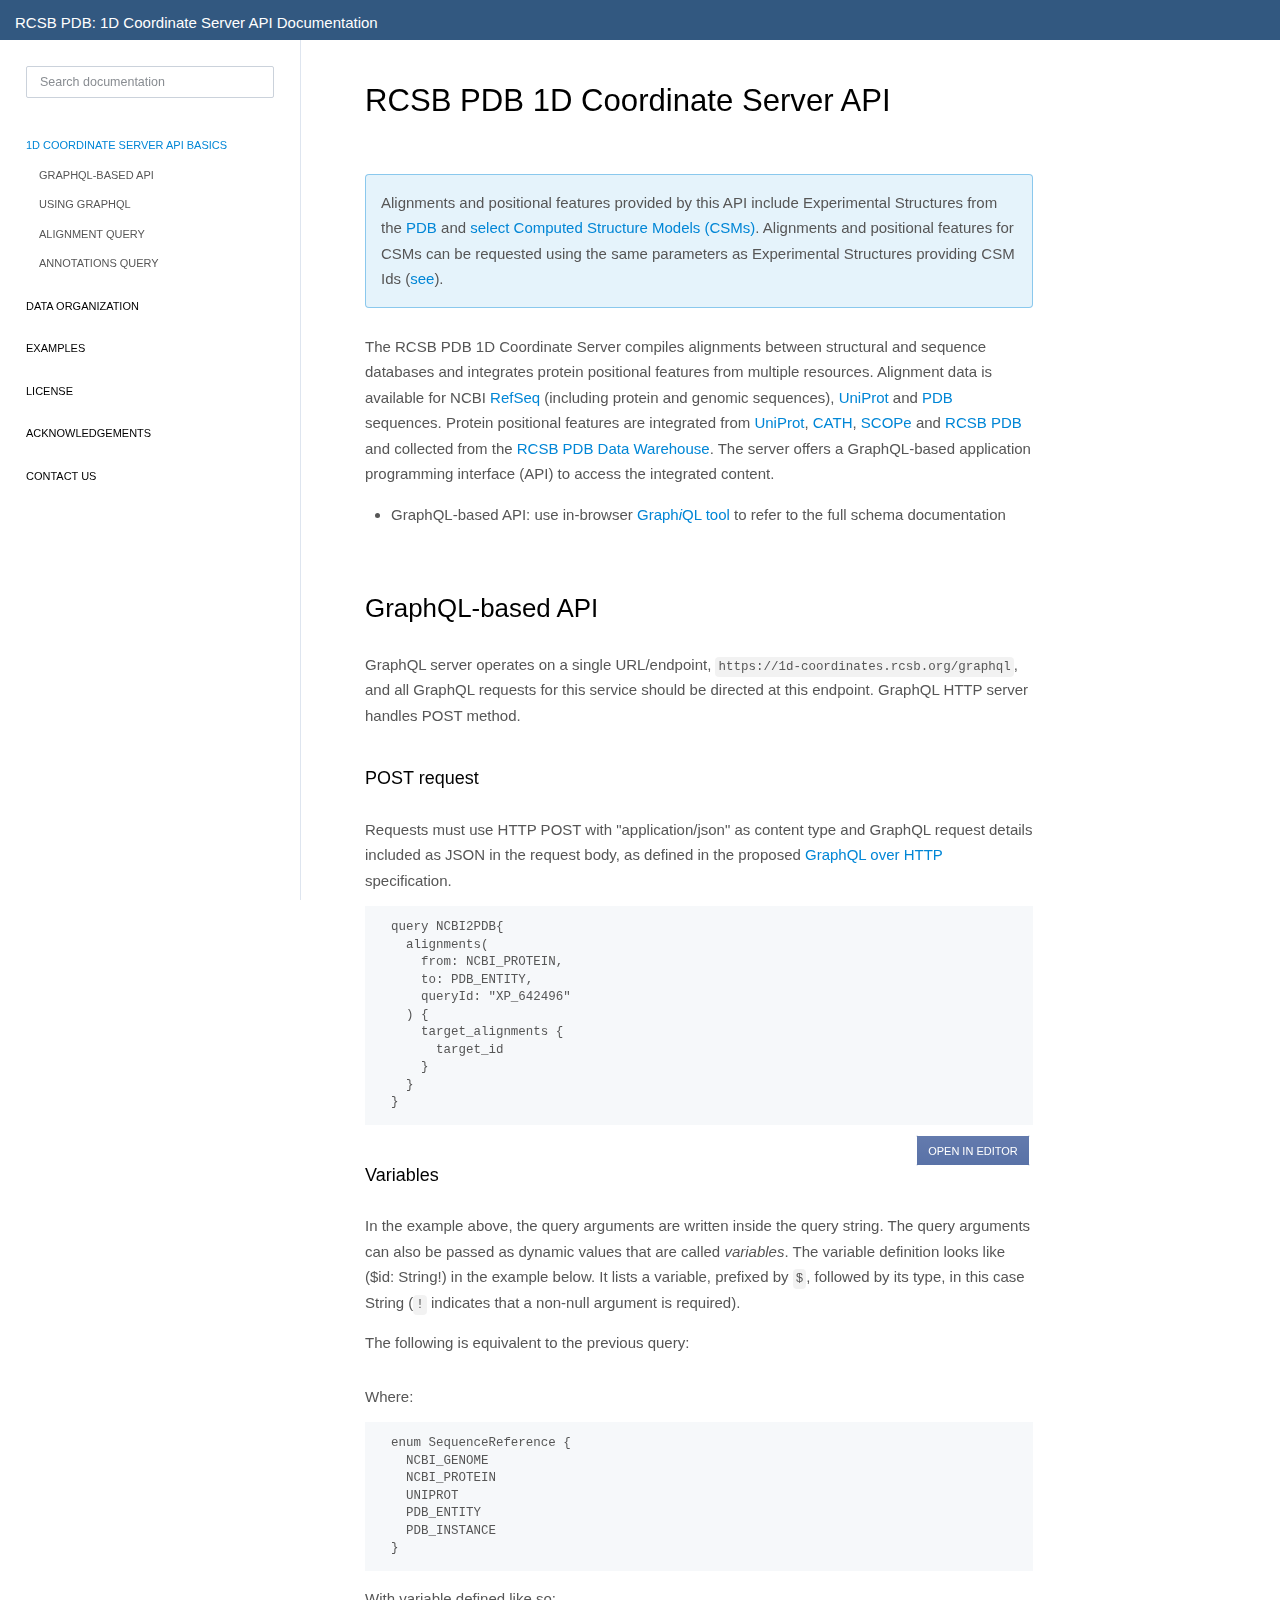
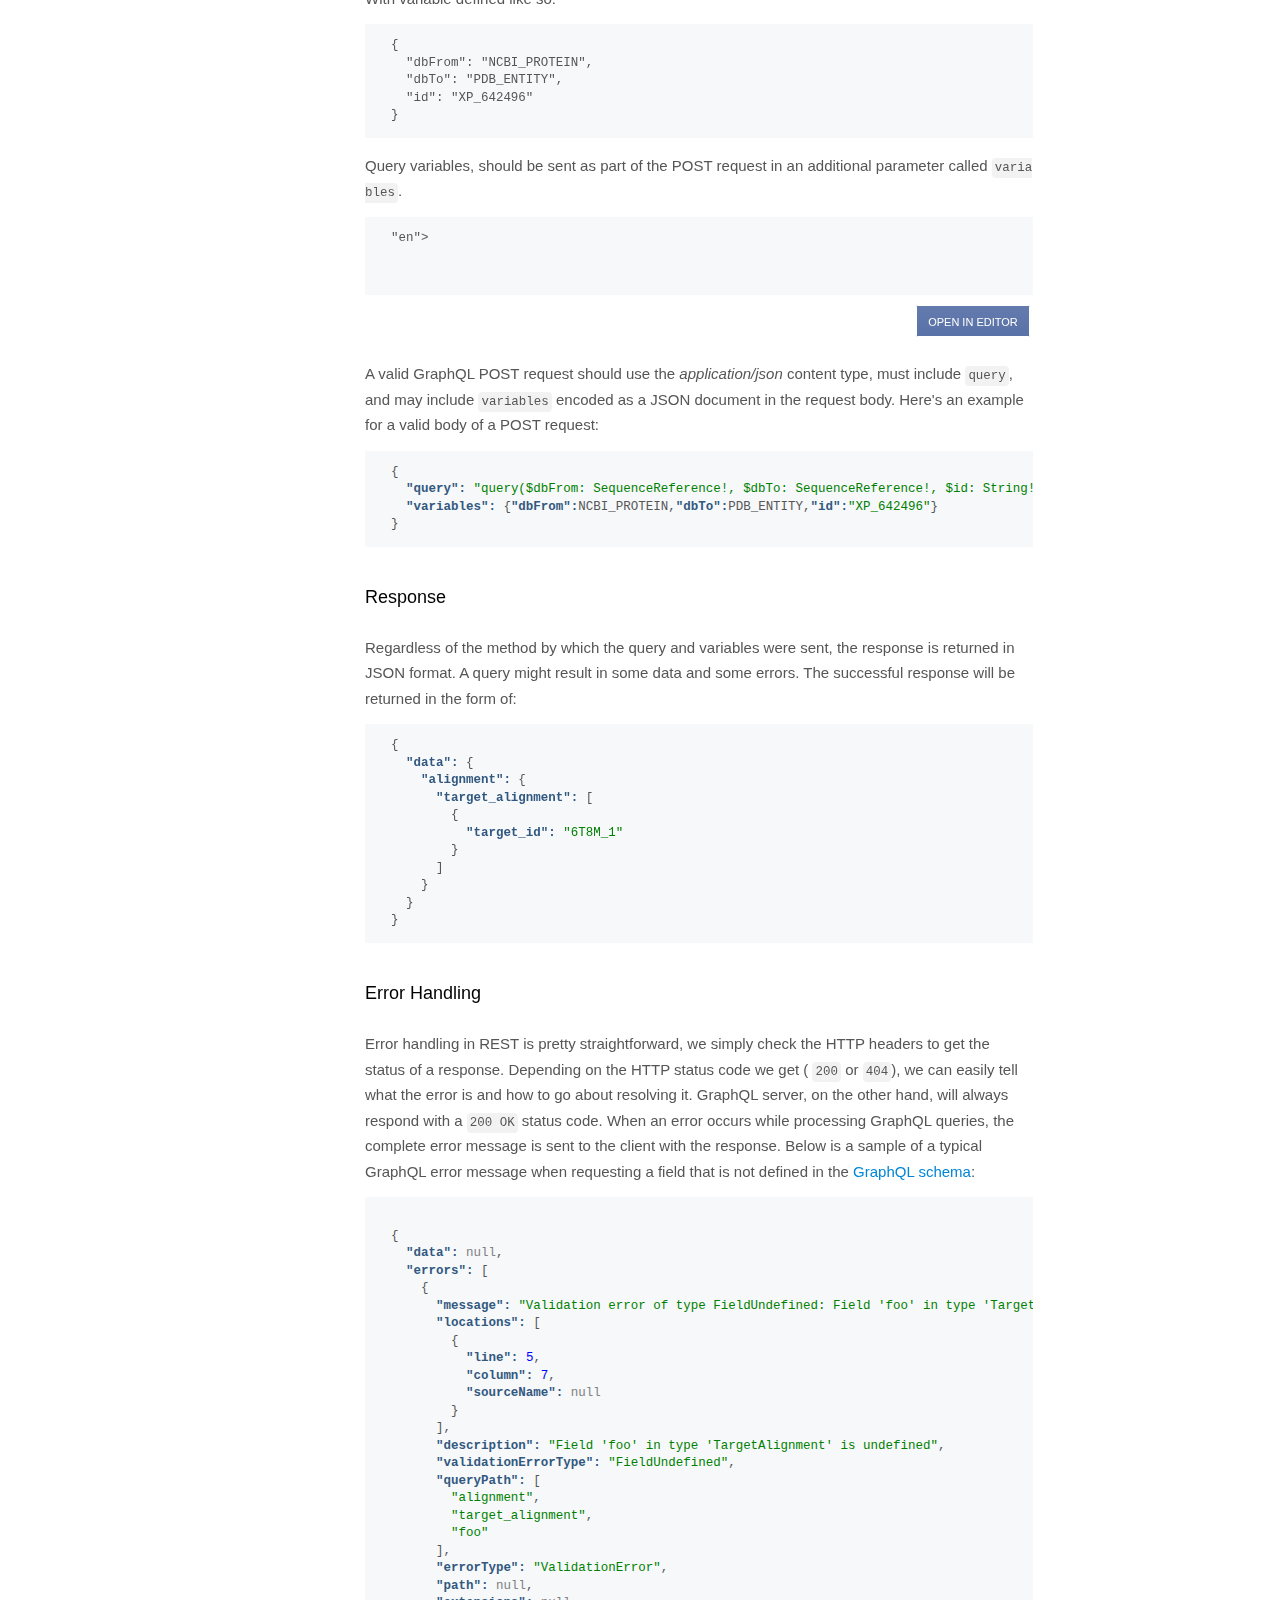
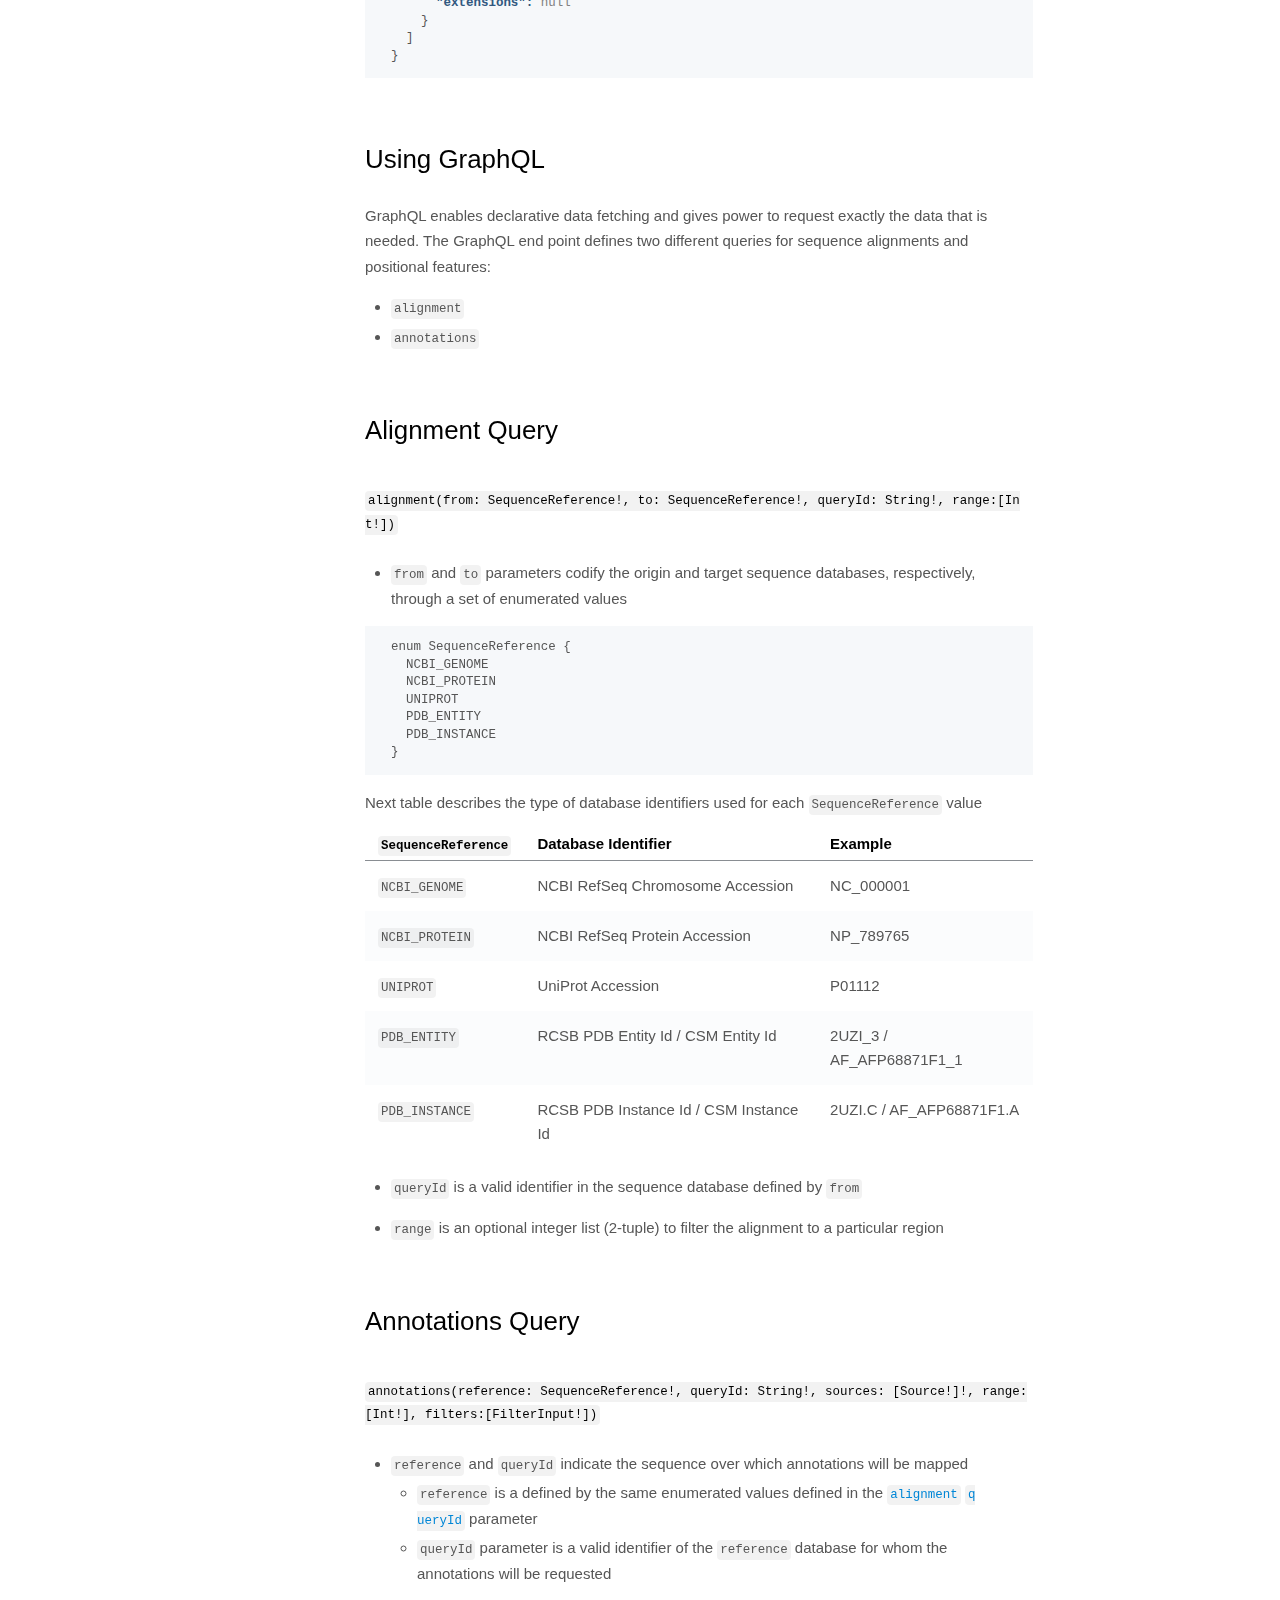
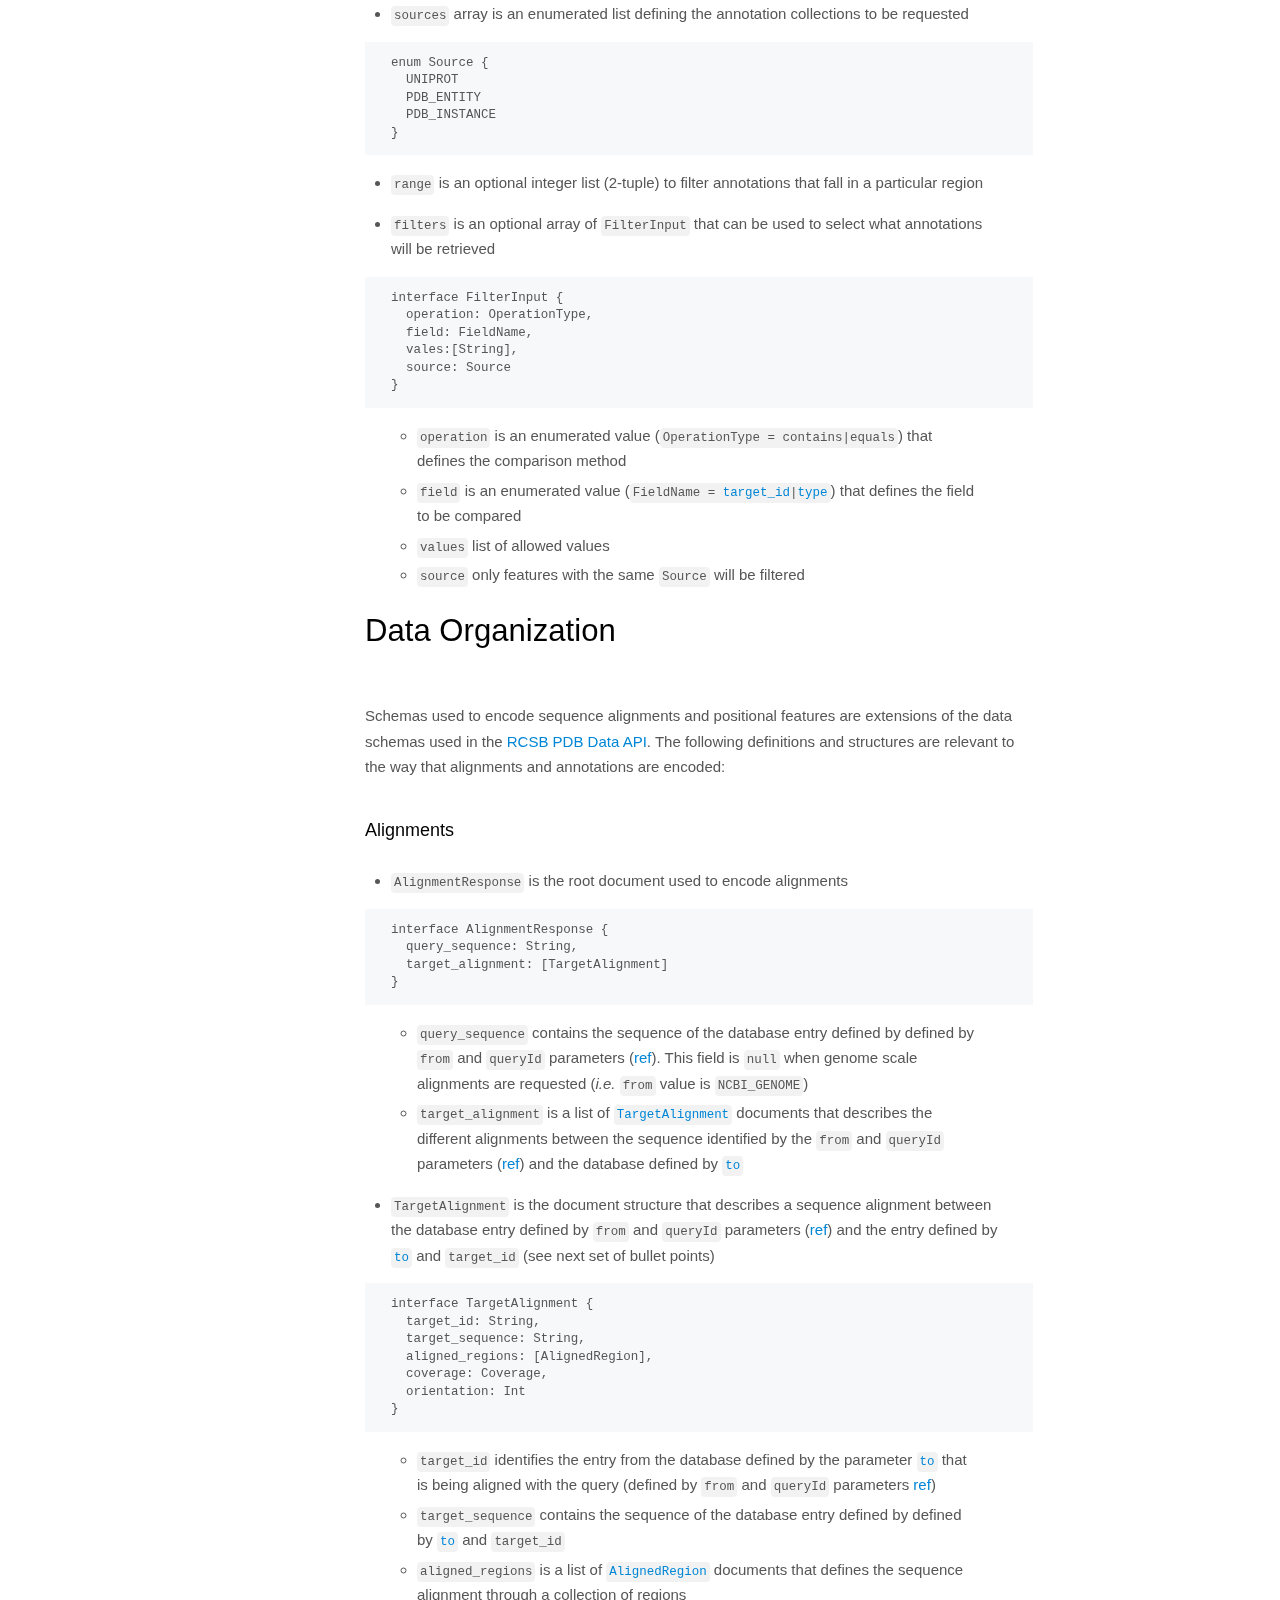
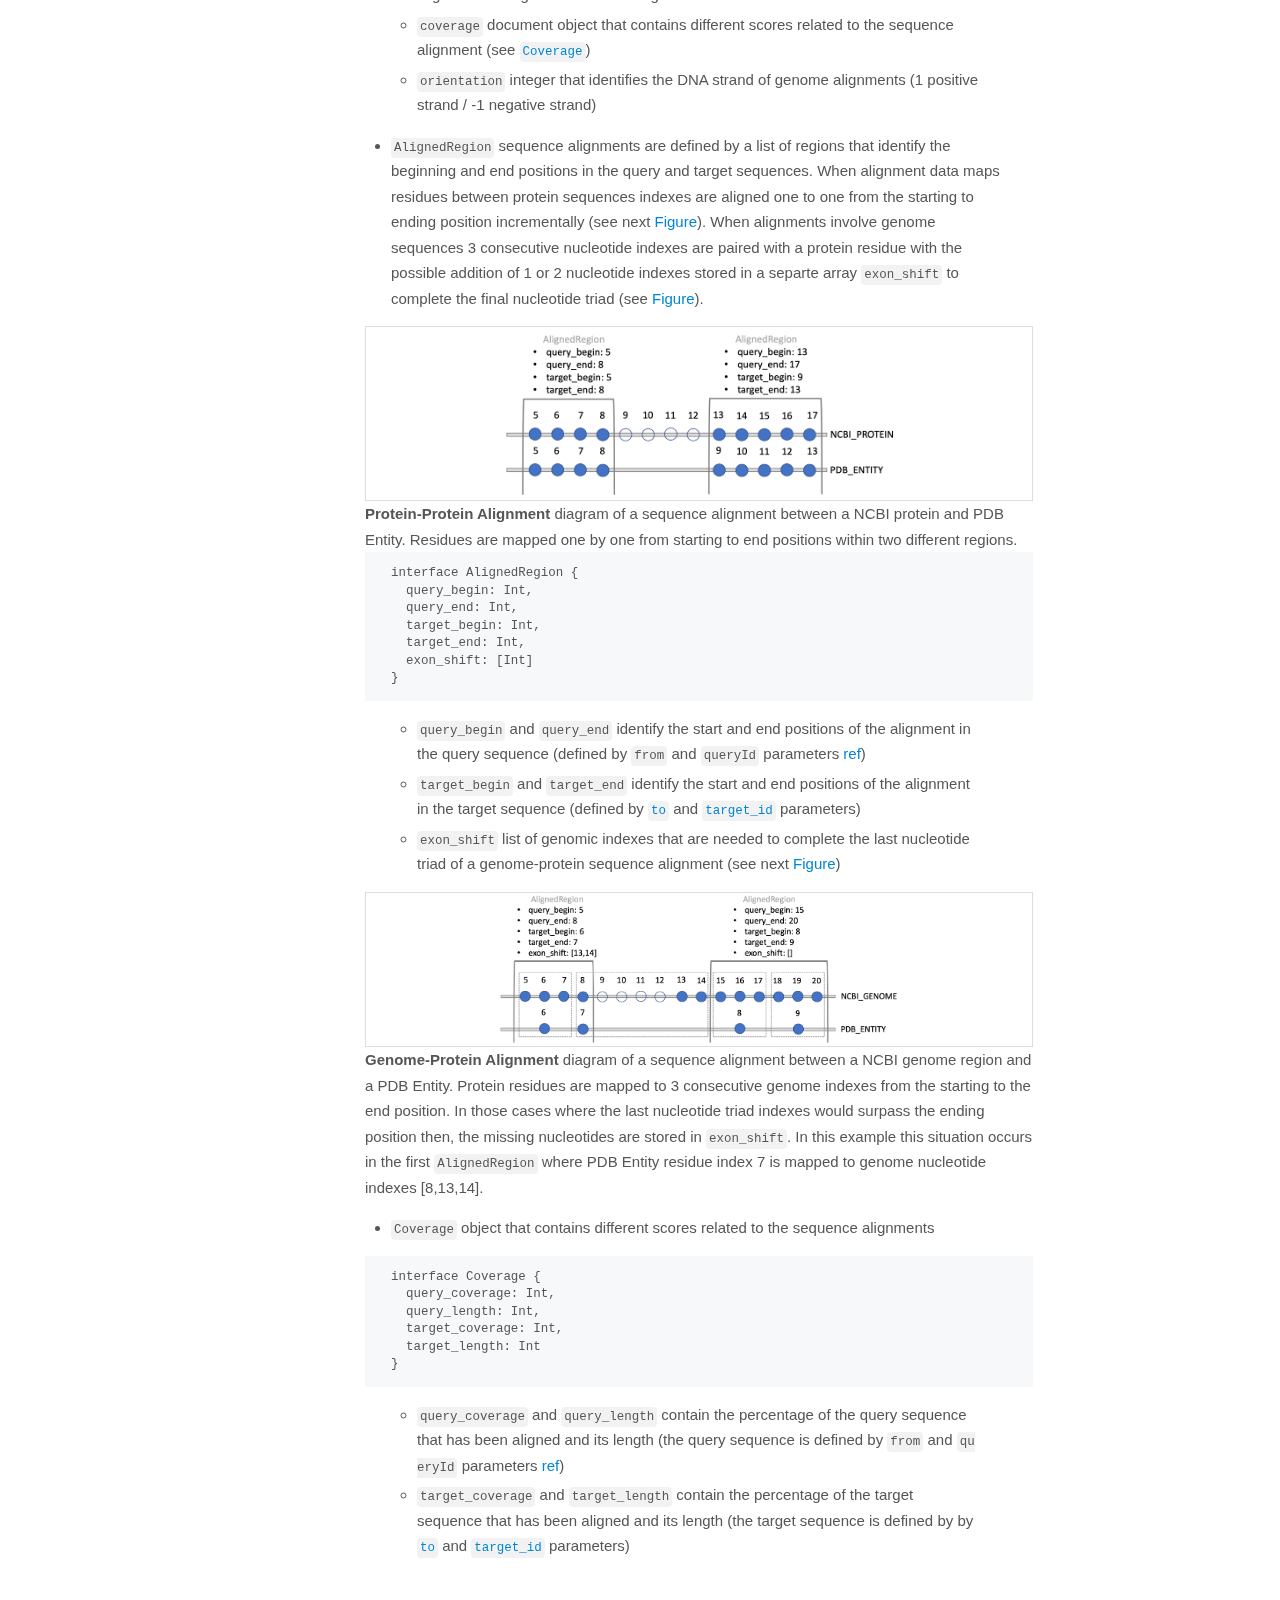
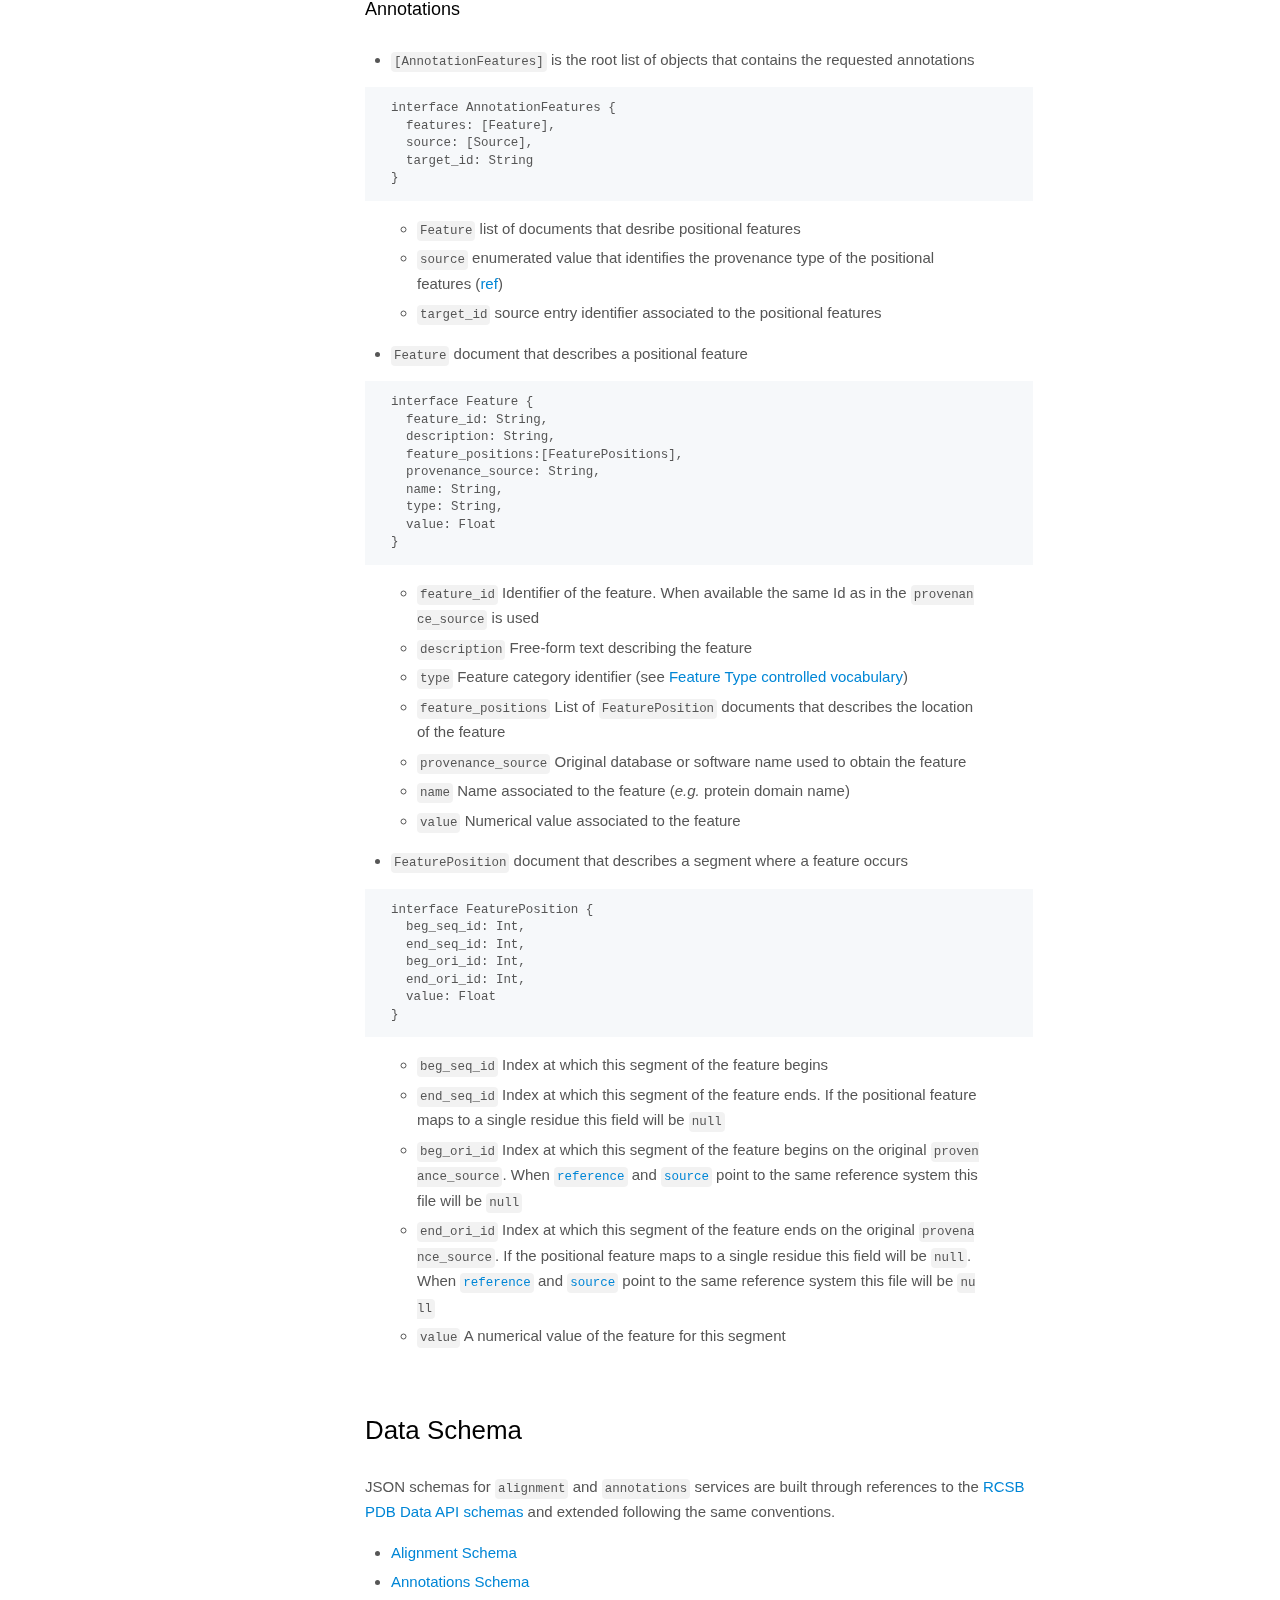
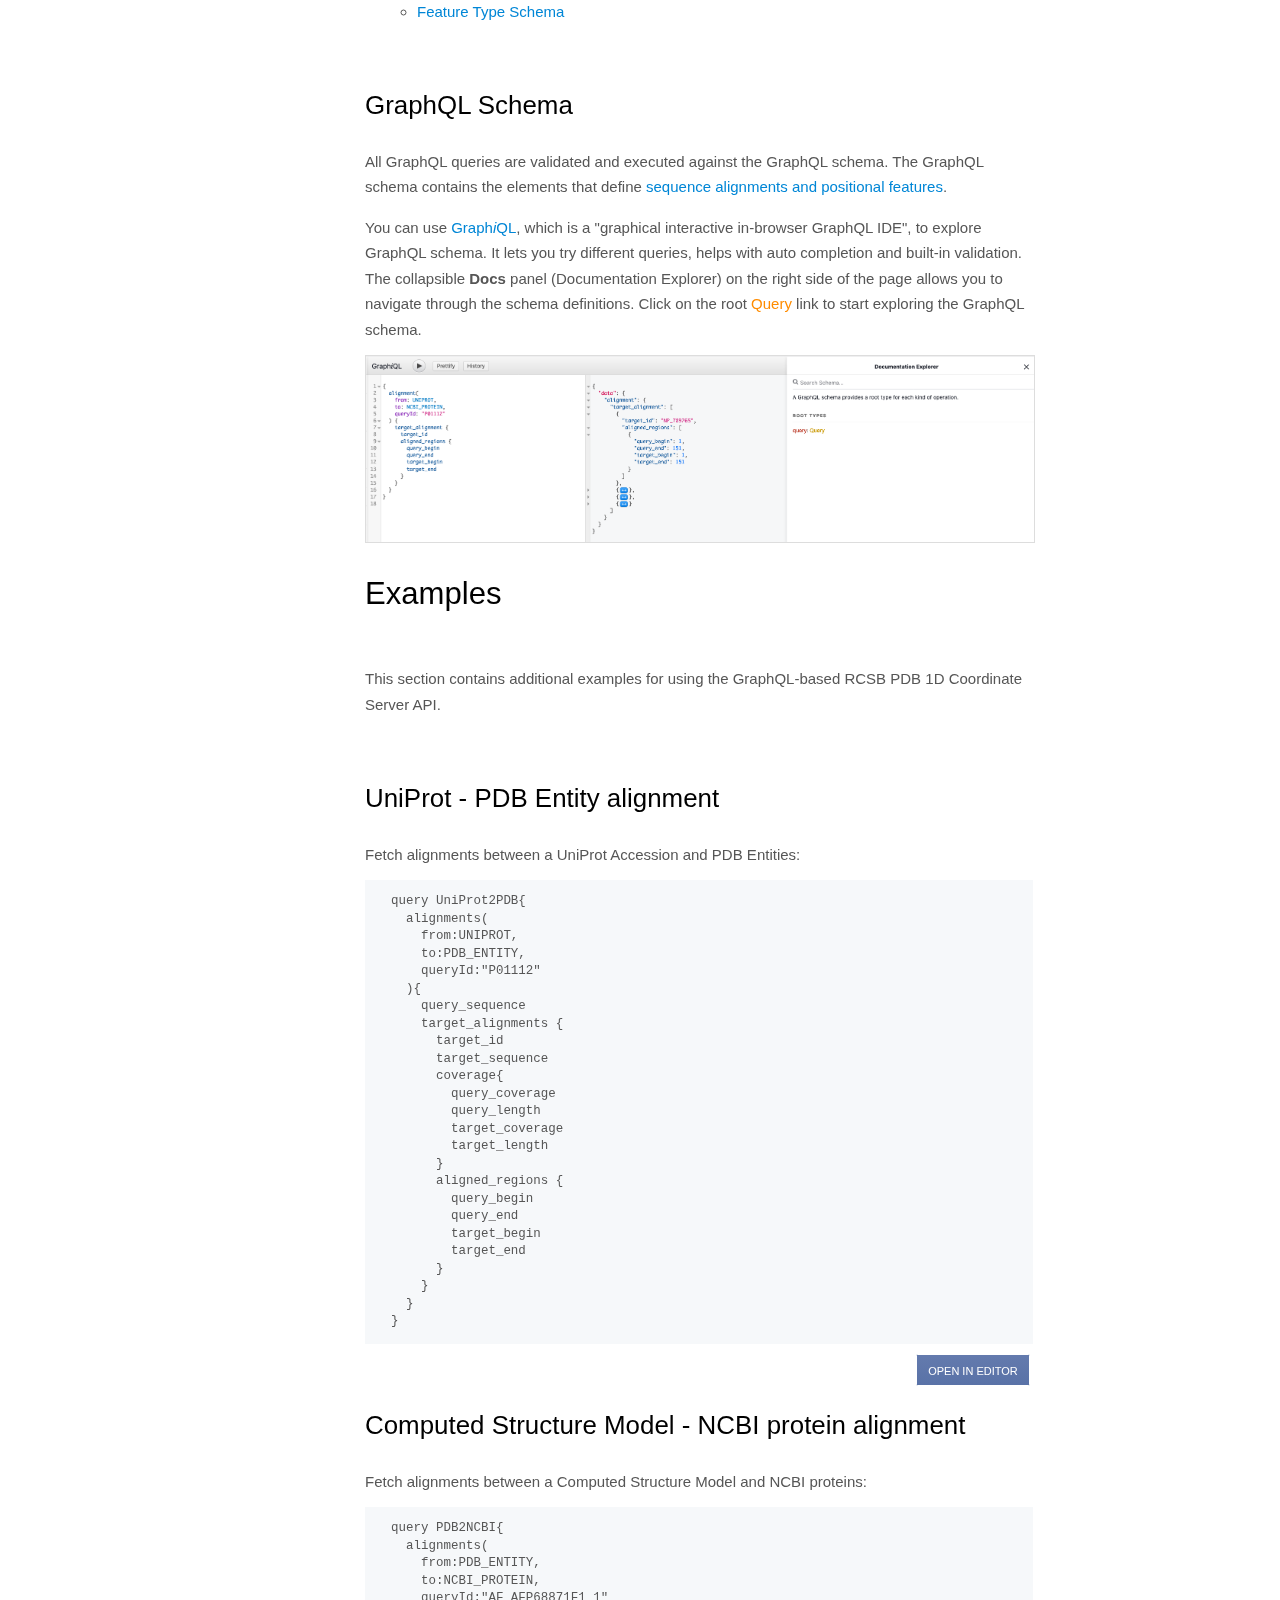
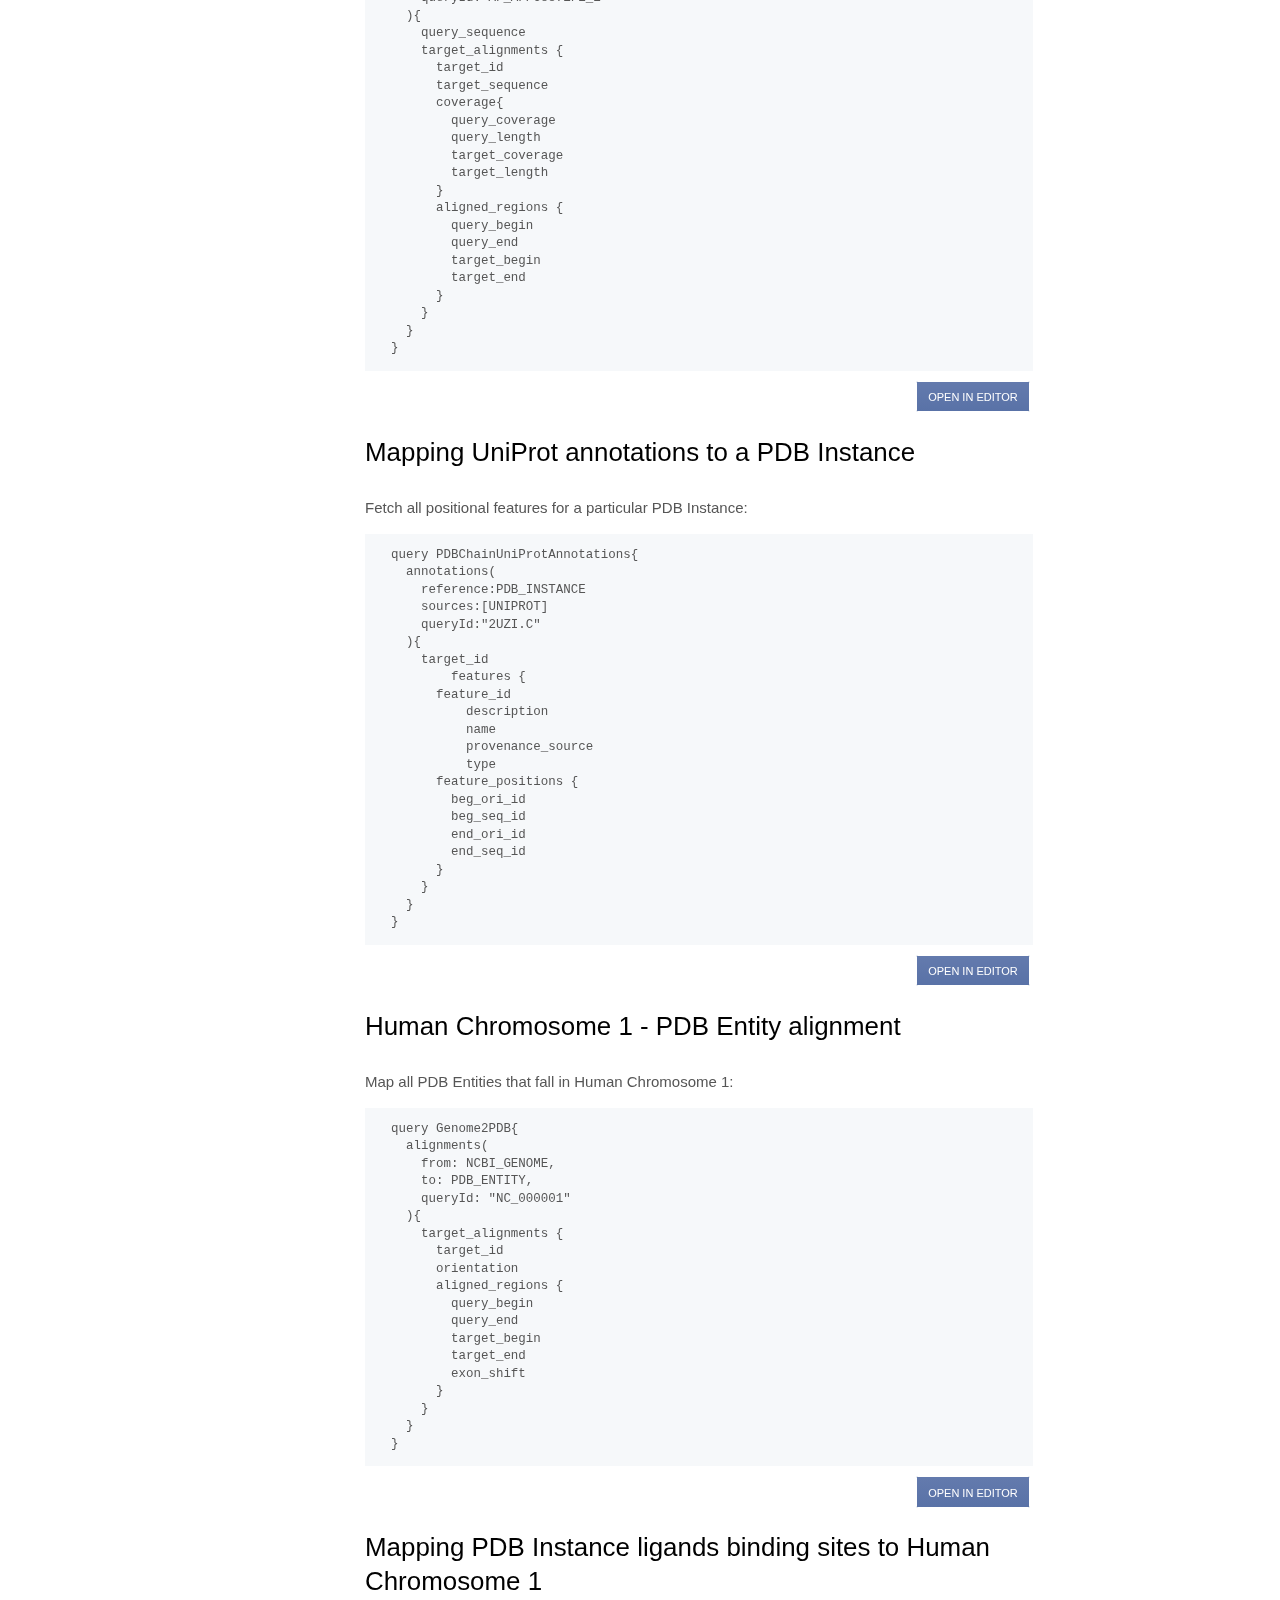
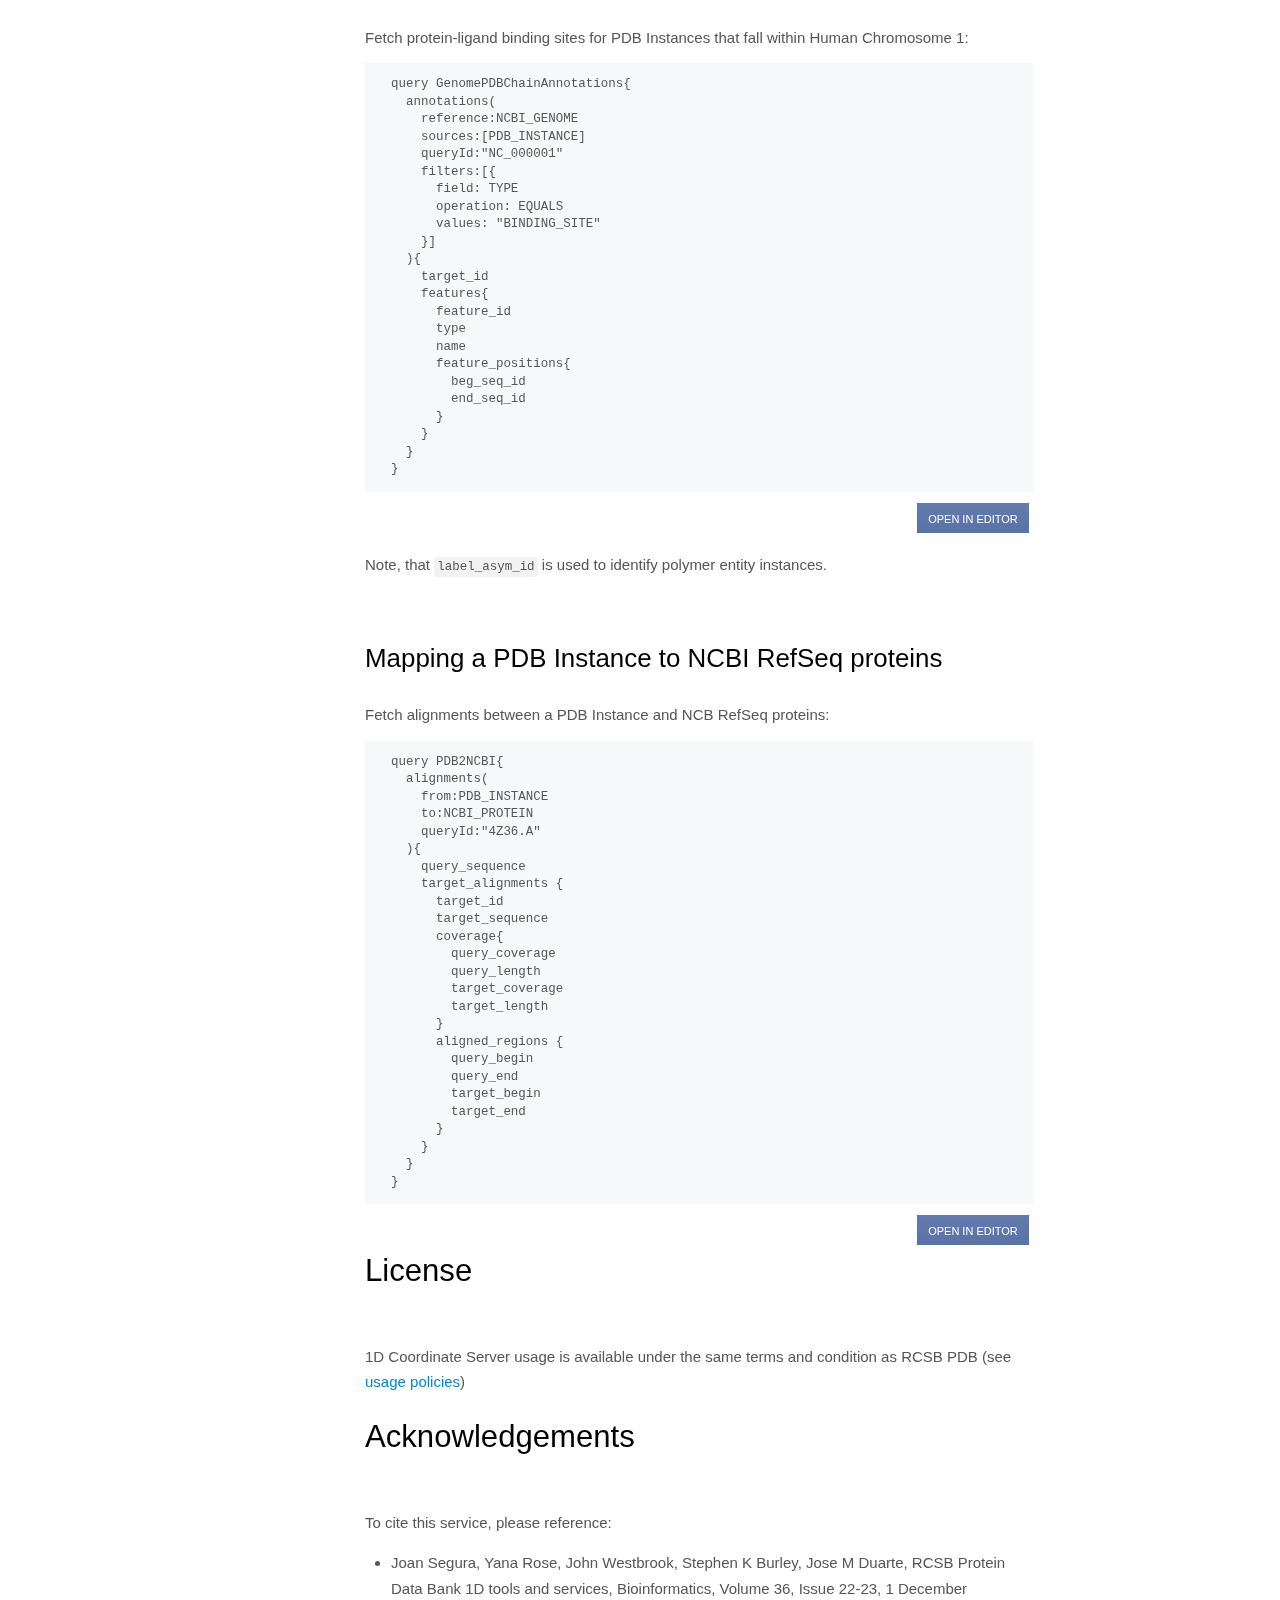
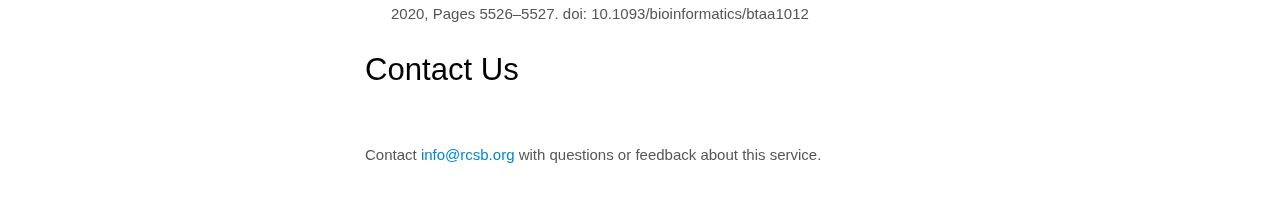
==== src/main/resources/static/index.html @ b793517a "Name consistency && static html" ====
<!DOCTYPE html>
<html lang="en" xmlns="http://www.w3.org/1999/html">
<head>
    <meta charset="utf-8">
    <meta content="IE=edge,chrome=1" http-equiv="X-UA-Compatible">
    <meta name="viewport" content="width=device-width, initial-scale=1, maximum-scale=1">
    <title>RCSB PDB 1D Coordinate Server API: Understanding and Using</title>

    <link href="./docs/assets/screen.css" rel="stylesheet" media="screen">
    <link href="./docs/assets/print.css" rel="stylesheet" media="print">

    <script src="./docs/assets/helpers.js"></script>
</head>

<body data-languages="[&quot;shell&quot;]">

<div class="docs-header">
    <p class="docs-title">RCSB PDB: 1D Coordinate Server API Documentation</p>
</div>

<div class="toc-wrapper">
    <div class="toc-header">
        <div class="search">
            <label for="input-search"></label><input type="text" class="search" id="input-search" placeholder="Search documentation">
        </div>
        <ul class="search-results">
            <li><a href="#1d-coordinates-api">1D Coordinate Server API Basics</a></li>
            <li><a href="#gql-api">GraphQL-based API</a></li>
            <li><a href="#gql-use">Using GraphQL</a></li>
            <li><a href="#gql-alignment">Alignment Query</a></li>
            <li><a href="#gql-alignment">Annotations Query</a></li>
            <li><a href="#data-organization">Data Organization</a></li>
            <li><a href="#data-schema">Data Schema</a></li>
            <li><a href="#gql-schema">GraphQL Schema</a></li>
            <li><a href="#examples">Examples</a></li>
            <li><a href="#gql-example-1">PDB - UniProt Alignments</a></li>
            <li><a href="#gql-example-6">CSM - NCBI Protein Alignment</a></li>
            <li><a href="#gql-example-2">PDB Instance Features</a></li>
            <li><a href="#gql-example-3">Genome PDB Alignments</a></li>
            <li><a href="#gql-example-4">Genome PDB Features</a></li>
            <li><a href="#gql-example-5">PDB NCBI RefSeq Alignments</a></li>
            <li><a href="#license">License</a></li>
            <li><a href="#acknowledgements">Acknowledgements</a></li>
            <li><a href="#contact-us">Contact Us</a></li>
        </ul>
    </div>
    <div id="toc" class="toc-list-h1">
        <li>
            <a href="#1d-coordinates-api" class="toc-h1 toc-link" data-title="1d-coordinates-api">1D Coordinate Server API Basics</a>
            <ul class="toc-list-h2 active" style="display: block;">
                <li>
                    <a href="#gql-api" class="toc-h2 toc-link" data-title="gql-api">GraphQL-based API</a>
                </li>
                <li>
                    <a href="#gql-use" class="toc-h2 toc-link" data-title="gql-use">Using GraphQL</a>
                </li>
                <li>
                    <a href="#gql-alignment" class="toc-h2 toc-link" data-title="gql-alignment">Alignment Query</a>
                </li>
                <li>
                    <a href="#gql-annotations" class="toc-h2 toc-link" data-title="gql-annotations">Annotations Query</a>
                </li>
            </ul>
        </li>
        <li>
            <a href="#data-organization" class="toc-h1 toc-link" data-title="data-organization">Data Organization</a>
            <ul class="toc-list-h2 active" style="display: block;">
                <li>
                    <a href="#data-schema" class="toc-h2 toc-link" data-title="data-schema">Data Schema</a>
                </li>
                <li>
                    <a href="#gql-schema" class="toc-h2 toc-link" data-title="gql-schema">GraphQL Schema</a>
                </li>
            </ul>
        </li>

        <li>
            <a href="#examples" class="toc-h1 toc-link" data-title="examples">Examples</a>
            <ul class="toc-list-h2" style="display: none;">
                <li>
                    <a href="#gql-example-1" class="toc-h2 toc-link" data-title="gql-example-1">PDB - UniProt Alignments</a>
                </li>
                <li>
                    <a href="#gql-example-6" class="toc-h2 toc-link" data-title="gql-example-6">CSM - NCBI Protein Alignment</a>
                </li>
                <li>
                    <a href="#gql-example-2" class="toc-h2 toc-link" data-title="gql-example-2">PDB Instance Features</a>
                </li>
                <li>
                    <a href="#gql-example-3" class="toc-h2 toc-link" data-title="gql-example-3">Genome PDB Alignments</a>
                </li>
                <li>
                    <a href="#gql-example-4" class="toc-h2 toc-link" data-title="gql-example-4">Genome PDB Features</a>
                </li>
                <li>
                    <a href="#gql-example-5" class="toc-h2 toc-link" data-title="gql-example-5">PDB NCBI RefSeq Alignments</a>
                </li>
            </ul>
        </li>
        <li>
            <a href="#license"class="toc-h1 toc-link" data-title="data-attributes">License</a>
        </li>
        <li>
            <a href="#acknowledgements" class="toc-h1 toc-link" data-title="acknowledgements">Acknowledgements</a>
        </li>
        <li>
            <a href="#contact-us" class="toc-h1 toc-link" data-title="contact-us">Contact Us</a>
        </li>
    </div>
</div>

<div class="main-page-wrapper">

    <div class="content">
        <h1 id="1d-coordinates-api">RCSB PDB 1D Coordinate Server API</h1>
        <aside>
            Alignments and positional features provided by this API include Experimental Structures from the <a href="https://www.rcsb.org/">PDB</a> and
            <a href="https://www.rcsb.org/docs/general-help/computed-structure-models-and-rcsborg#what-csms-are-available">select Computed Structure Models (CSMs)</a>.
            Alignments and positional features for CSMs can be requested using the same parameters as Experimental Structures providing CSM Ids (<a href="#gql-alignment">see</a>).
        </aside>
        <p>
            The RCSB PDB 1D Coordinate Server compiles alignments between structural and sequence databases and integrates protein positional features from multiple resources.
            Alignment data is available for NCBI <a href="https://www.ncbi.nlm.nih.gov/refseq/" target="_blank">RefSeq</a> (including protein and genomic sequences), <a href="https://www.uniprot.org" target="_blank">UniProt</a> and <a href="https://www.rcsb.org/" target="_blank">PDB</a> sequences.
            Protein positional features are integrated from <a href="https://www.uniprot.org" target="_blank">UniProt</a>, <a href="https://www.cathdb.info/">CATH</a>, <a href="https://scop.berkeley.edu" target="_blank">SCOPe</a> and <a href="https://www.rcsb.org/" target="_blank">RCSB PDB</a>
            and collected from the <a href="https://data.rcsb.org" target="_blank">RCSB PDB Data Warehouse</a>.
            The server offers a GraphQL-based application programming interface (API) to access the integrated content.
        </p>
        <ul>
            <li>
                GraphQL-based API: use in-browser <a href="/graphiql?path=/graphql" target="_blank">Graph<i>i</i>QL tool</a>
                to refer to the full schema documentation
            </li>
        </ul>


        <h2 id="gql-api">GraphQL-based API</h2>
        <p>
            GraphQL server operates on a single URL/endpoint, <code>https://1d-coordinates.rcsb.org/graphql</code>, and all
            GraphQL requests for this service should be directed at this endpoint. GraphQL HTTP server handles POST method.
        </p>

        <h5 id="gql-api-request">POST request</h5>
        <p>
            Requests must use HTTP POST with "application/json" as content type and GraphQL request details included as JSON in the request body,
            as defined in the proposed <a href="https://github.com/graphql/graphql-over-http/blob/main/spec/GraphQLOverHTTP.md">GraphQL over HTTP</a> specification.
        </p>
        <div id="gql-api-query-example"></div>
        <h5 id="gql-api-variables">Variables</h5>
        <p>
            In the example above, the query arguments are written inside the query string. The query
            arguments can also be passed as dynamic values that are called <i>variables</i>. The variable
            definition looks like ($id: String!) in the example below. It lists a variable, prefixed by <code>$</code>,
            followed by its type, in this case String (<code>!</code> indicates that a non-null argument is required).
        </p>
        <p>
            The following is equivalent to the previous query:
        </p>
        <div id="gql-api-query-with-variable"></div>
        <p>
            Where:
        </p>
        <div id="gql-api-sequence-reference-enum"></div>
        <p>
            With variable defined like so:
        </p>
        <div id="gql-api-query-variable"></div>
        <p>
            Query variables, should be sent as part of the POST request in an additional parameter
            called <code>variables</code>.
        </p>
        <div id="gql-api-query-example-with-vars"></div>
        <br/>
        <br/>
        <p>
            A valid GraphQL POST request should use the <i>application/json</i> content type,
            must include <code>query</code>, and may include <code>variables</code> encoded as a JSON document in the request body.
            Here's an example for a valid body of a POST request:
        </p>
        <div id="gql-api-query-post"></div>

        <h5 id="gql-response">Response</h5>
        <p>
            Regardless of the method by which the query and variables were sent, the response is returned in JSON format.
            A query might result in some data and some errors. The successful response will be returned in the form of:
        </p>
        <div id="gql-api-response"></div>

        <h5 id="gql-error-handling">Error Handling</h5>
        <p>
            Error handling in REST is pretty straightforward, we simply check the HTTP headers to get the status of a
            response. Depending on the HTTP status code we get ( <code>200</code> or <code>404</code>), we can easily
            tell what the error is and how to go about resolving it. GraphQL server, on the other hand, will always
            respond with a <code>200 OK</code> status code. When an error occurs while processing GraphQL queries, the
            complete error message is sent to the client with the response. Below is a sample of a typical GraphQL error
            message when requesting a field that is not defined in the <a href="#gql-schema">GraphQL schema</a>:
        </p>
        <div id="gql-api-error"></div>

        <h2 id="gql-use">Using GraphQL</h2>
        <p>
            GraphQL enables declarative data fetching and gives power to request exactly the data that is needed.
            The GraphQL end point defines two different queries for sequence alignments and positional features:
        </p>
        <ul>
            <li>
                <code>alignment</code>
            </li>
            <li>
                <code>annotations</code>
            </li>
        </ul>

        <h2 id="gql-alignment">Alignment Query</h2>

        <h5><code>alignment(from: SequenceReference!, to: SequenceReference!, queryId: String!, range:[Int!])</code></h5>

        <ul>
            <li><code>from</code> and <code>to</code> parameters codify the origin and target sequence databases, respectively, through a set of enumerated values</li>
        </ul>
        <div id="gql-api-sequence-reference-enum-bis"></div>
        <p>
            Next table describes the type of database identifiers used for each <code>SequenceReference</code> value
        </p>
        <table>
            <thead>
            <tr>
                <th><code>SequenceReference</code></th>
                <th>Database Identifier</th>
                <th>Example</th>
            </tr>
            </thead>
            <tbody>
            <tr>
                <td><code>NCBI_GENOME</code></td>
                <td>NCBI RefSeq Chromosome Accession</td>
                <td>NC_000001</td>
            </tr>
            <tr>
                <td><code>NCBI_PROTEIN</code></td>
                <td>NCBI RefSeq Protein Accession</td>
                <td>NP_789765</td>
            </tr>
            <tr>
                <td><code>UNIPROT</code></td>
                <td>UniProt Accession</td>
                <td>P01112</td>
            </tr>
            <tr>
                <td><code>PDB_ENTITY</code></td>
                <td>RCSB PDB Entity Id / CSM Entity Id</td>
                <td>2UZI_3 / AF_AFP68871F1_1</td>
            </tr>
            <tr>
                <td><code>PDB_INSTANCE</code></td>
                <td>RCSB PDB Instance Id / CSM Instance Id</td>
                <td>2UZI.C / AF_AFP68871F1.A</td>
            </tr>
            </tbody>
        </table>
        <ul>
            <li><code>queryId</code> is a valid identifier in the sequence database defined by <code>from</code></li>
        </ul>
        <ul>
            <li><code>range</code> is an optional integer list (2-tuple) to filter the alignment to a particular region</li>
        </ul>


        <h2 id="gql-annotations">Annotations Query</h2>

        <h5><code>annotations(reference: SequenceReference!, queryId: String!, sources: [Source!]!, range:[Int!], filters:[FilterInput!])</code></h5>

        <ul>
            <li><code>reference</code> and <code>queryId</code> indicate the sequence over which annotations will be mapped</li>
            <ul>
                <li><code>reference</code> is a defined by the same enumerated values defined in the <a href="#gql-alignment"><code>alignment</code> <code>queryId</code></a> parameter</li>
                <li><code>queryId</code> parameter is a valid identifier of the <code>reference</code> database for whom the annotations will be requested</li>
            </ul>
        </ul>
        <ul>
            <li><code>sources</code> array is an enumerated list defining the annotation collections to be requested</li>
        </ul>
        <div id="gql-api-source-enum"></div>
        <ul>
            <li><code>range</code> is an optional integer list (2-tuple) to filter annotations that fall in a particular region</li>
        </ul>
        <ul>
            <li><code>filters</code> is an optional array of <code>FilterInput</code> that can be used to select what annotations will be retrieved</li>
        </ul>
        <div id="gql-api-filter-input"></div>
        <ul>
            <ul>
                <li>
                    <code>operation</code> is an enumerated value (<code>OperationType = contains|equals</code>) that defines the comparison method
                </li>
            </ul>
            <ul>
                <li>
                    <code>field</code> is an enumerated value (<code>FieldName = <a href="#gql-api-annotation-features">target_id</a>|<a href="#gql-api-feature">type</a></code>) that defines the field to be compared
                </li>
            </ul>
            <ul>
                <li>
                    <code>values</code> list of allowed values
                </li>
            </ul>
            <ul>
                <li>
                    <code>source</code> only features with the same <code>Source</code> will be filtered
                </li>
            </ul>
        </ul>

        <h1 id="data-organization">Data Organization</h1>
        <p>
            Schemas used to encode sequence alignments and positional features are extensions of the data schemas used in the <a href="https://data.rcsb.org" target="_blank">RCSB PDB Data API</a>.
            The following definitions and structures are relevant to the way that alignments and annotations are encoded:
        </p>
        <h5>Alignments</h5>
        <ul>
            <li>
                <code>AlignmentResponse</code> is the root document used to encode alignments
            </li>
        </ul>
        <div id="gql-api-alignment-response"></div>
        <ul>
            <ul>
                <li>
                    <code>query_sequence</code> contains the sequence of the database entry defined by defined by <code>from</code> and <code>queryId</code> parameters (<a href="#gql-alignment">ref</a>).
                    This field is <code>null</code> when genome scale alignments are requested (<i>i.e.</i> <code>from</code> value is <code>NCBI_GENOME</code>)
                </li>
                <li>
                    <code>target_alignment</code> is a list of <a href="#gql-api-target-alignment"><code>TargetAlignment</code></a> documents that describes the different alignments between the sequence identified by the <code>from</code> and <code>queryId</code> parameters (<a href="#gql-alignment">ref</a>)
                    and the database defined by <a href="#gql-alignment"><code>to</code></a>
                </li>

            </ul>
        </ul>
        <ul>
            <li>
                <code>TargetAlignment</code> is the document structure that describes a sequence alignment between the database entry defined by <code>from</code> and <code>queryId</code> parameters (<a href="#gql-alignment">ref</a>)
                and the entry defined by <a href="#gql-alignment"><code>to</code></a> and <code>target_id</code> (see next set of bullet points)
            </li>
        </ul>
        <div id="gql-api-target-alignment"></div>
        <ul>
            <ul>
                <li>
                    <code>target_id</code> identifies the entry from the database defined by the parameter <a href="#gql-alignment"><code>to</code></a> that is being aligned with the query (defined by <code>from</code> and <code>queryId</code> parameters <a href="#gql-alignment">ref</a>)
                </li>
                <li>
                    <code>target_sequence</code> contains the sequence of the database entry defined by defined by <a href="#gql-alignment"><code>to</code></a> and <code>target_id</code>
                </li>
                <li>
                    <code>aligned_regions</code> is a list of <a href="#gql-api-aligned-region"><code>AlignedRegion</code></a> documents that defines the sequence alignment through a collection of regions
                </li>
                <li>
                    <code>coverage</code> document object that contains different scores related to the sequence alignment (see <a href="#gql-api-coverage"><code>Coverage</code></a>)
                </li>
                <li>
                    <code>orientation</code> integer that identifies the DNA strand of genome alignments (1 positive strand / -1 negative strand)
                </li>
            </ul>
        </ul>

        <ul>
            <li>
                <code>AlignedRegion</code> sequence alignments are defined by a list of regions that identify the beginning and end positions in the query and target sequences.
                When alignment data maps residues between protein sequences indexes are aligned one to one from the starting to ending position incrementally (see next <a href="#gql-api-protein-alignment">Figure</a>).
                When alignments involve genome sequences 3 consecutive nucleotide indexes are paired with a protein residue with the possible addition of 1 or 2 nucleotide indexes stored in a separte array
                <code>exon_shift</code> to complete the final nucleotide triad (see <a href="#gql-api-genome-alignment">Figure</a>).
            </li>
        </ul>
        <div id="gql-api-protein-alignment" style="border: 1px solid #ddd;">
            <img width="60%" style="display:block; margin: auto;" src="docs/images/protein_alignment.png" alt="GraphiQL">
        </div>
        <span>
            <b>Protein-Protein Alignment</b> diagram of a sequence alignment between a NCBI protein and PDB Entity.
            Residues are mapped one by one from starting to end positions within two different regions.
        </span>
        <br/>

        <div id="gql-api-aligned-region"></div>
        <ul>
            <ul>
                <li>
                    <code>query_begin</code> and <code>query_end</code> identify the start and end positions of the alignment in the query sequence
                    (defined by <code>from</code> and <code>queryId</code> parameters <a href="#gql-alignment">ref</a>)
                </li>
                <li>
                    <code>target_begin</code> and <code>target_end</code> identify the start and end positions of the alignment in the target sequence
                    (defined by <a href="#gql-alignment"><code>to</code></a> and <a href="#gql-api-target-alignment"><code>target_id</code></a> parameters)
                </li>
                <li>
                    <code>exon_shift</code> list of genomic indexes that are needed to complete the last nucleotide triad of a genome-protein sequence alignment (see next <a href="#gql-api-genome-alignment">Figure</a>)
                </li>
            </ul>
        </ul>
        <div id="gql-api-genome-alignment" style="border: 1px solid #ddd;">
            <img width="60%" style="display:block; margin: auto;" src="docs/images/genome_alignment.png" alt="GraphiQL">
        </div>
        <span>
            <b>Genome-Protein Alignment</b> diagram of a sequence alignment between a NCBI genome region and a PDB Entity.
            Protein residues are mapped to 3 consecutive genome indexes from the starting to the end position.
            In those cases where the last nucleotide triad indexes would surpass the ending position then, the missing nucleotides are stored in <code>exon_shift</code>.
            In this example this situation occurs in the first <code>AlignedRegion</code> where PDB Entity residue index 7 is mapped to genome nucleotide indexes [8,13,14].
        </span>
        <br/>

        <ul>
            <li>
                <code>Coverage</code> object that contains different scores related to the sequence alignments
            </li>
        </ul>
        <div id="gql-api-coverage"></div>
        <ul>
            <ul>
                <li>
                    <code>query_coverage</code> and <code>query_length</code> contain the percentage of the query sequence that has been aligned and its length
                    (the query sequence is defined by <code>from</code> and <code>queryId</code> parameters <a href="#gql-alignment">ref</a>)
                </li>
                <li>
                    <code>target_coverage</code> and <code>target_length</code> contain the percentage of the target sequence that has been aligned and its length
                    (the target sequence is defined by by <a href="#gql-alignment"><code>to</code></a> and <a href="#gql-api-target-alignment"><code>target_id</code></a> parameters)
                </li>
            </ul>
        </ul>
        <h5>Annotations</h5>
        <ul>
            <li>
                <code>[AnnotationFeatures]</code> is the root list of objects that contains the requested annotations
            </li>
        </ul>
        <div id="gql-api-annotation-features"></div>
        <ul>
            <ul>
                <li>
                    <code>Feature</code> list of documents that desribe positional features
                </li>
                <li>
                    <code>source</code> enumerated value that identifies the provenance type of the positional features (<a href="#gql-annotations">ref</a>)
                </li>
                <li>
                    <code>target_id</code> source entry identifier associated to the positional features
                </li>
            </ul>
        </ul>
        <ul>
            <li>
                <code>Feature</code> document that describes a positional feature
            </li>
        </ul>
        <div id="gql-api-feature"></div>
        <ul>
            <ul>
                <li>
                    <code>feature_id</code> Identifier of the feature. When available the same Id as in the <code>provenance_source</code> is used
                </li>
                <li>
                    <code>description</code> Free-form text describing the feature
                </li>
                <li>
                    <code>type</code> Feature category identifier (see  <a href="/feature-type.html">Feature Type controlled vocabulary</a>)
                </li>
                <li>
                    <code>feature_positions</code> List of <code>FeaturePosition</code> documents that describes the location of the feature
                </li>
                <li>
                    <code>provenance_source</code> Original database or software name used to obtain the feature
                </li>
                <li>
                    <code>name</code> Name associated to the feature (<i>e.g.</i> protein domain name)
                </li>
                <li>
                    <code>value</code> Numerical value associated to the feature
                </li>
            </ul>
        </ul>
        <ul>
            <li>
                <code>FeaturePosition</code> document that describes a segment where a feature occurs
            </li>
        </ul>
        <div id="gql-api-feature-position"></div>
        <ul>
            <ul>
                <li>
                    <code>beg_seq_id</code> Index at which this segment of the feature begins
                </li>
                <li>
                    <code>end_seq_id</code> Index at which this segment of the feature ends.
                    If the positional feature maps to a single residue this field will be <code>null</code>
                </li>
                <li>
                    <code>beg_ori_id</code> Index at which this segment of the feature begins on the original <code>provenance_source</code>.
                    When <a href="#gql-annotations"><code>reference</code></a> and <a href="#gql-api-annotation-features"><code>source</code></a> point to the same reference system this file will be <code>null</code>
                </li>
                <li>
                    <code>end_ori_id</code> Index at which this segment of the feature ends on the original <code>provenance_source</code>.
                    If the positional feature maps to a single residue this field will be <code>null</code>.
                    When <a href="#gql-annotations"><code>reference</code></a> and <a href="#gql-api-annotation-features"><code>source</code></a> point to the same reference system this file will be <code>null</code>
                </li>
                <li>
                    <code>value</code> A numerical value of the feature for this segment
                </li>
            </ul>
        </ul>

        <h2 id="data-schema">Data Schema</h2>
        <p>
            JSON schemas for <code>alignment</code> and <code>annotations</code> services are built through references to the <a href="https://data.rcsb.org" target="_blank">RCSB PDB Data API schemas</a>
            and extended following the same conventions.
        </p>
        <ul>
            <li><a href="/rest/v1/schema/alignment" target="_blank">Alignment Schema</a></li>
            <li><a href="/rest/v1/schema/annotations" target="_blank">Annotations Schema</a></li>
            <ul>
                <li><a href="/rest/v1/schema/annotations/feature/type" target="_blank">Feature Type Schema</a></li>
            </ul>
        </ul>

        <h2 id="gql-schema">GraphQL Schema</h2>
        <p>
            All GraphQL queries are validated and executed against the GraphQL schema. The GraphQL schema contains
            the elements that define <a href="#data-organization">sequence alignments and positional features</a>.
        <p>
            You can use <a href="https://1d-coordinates.rcsb.org/graphql/index.html" target="_blank">Graph<i>i</i>QL</a>, which is a "graphical
            interactive in-browser GraphQL IDE", to explore GraphQL schema. It lets you try different queries, helps
            with auto completion and built-in validation. The collapsible <b>Docs</b> panel (Documentation Explorer)
            on the right side of the page allows you to navigate through the schema definitions. Click on the root
            <span style="color:darkorange"> Query</span> link to start exploring the GraphQL schema.
        </p>
        <img style="border: 1px solid #ddd;" src="docs/images/graphiql.png" alt="GraphiQL">

        <h1 id="examples">Examples</h1>
        <p>
            This section contains additional examples for using the GraphQL-based RCSB PDB 1D Coordinate Server API.
        </p>

        <h2 id="gql-example-1">UniProt - PDB Entity alignment</h2>
        <p>
            Fetch alignments between a UniProt Accession and PDB Entities:
        </p>
        <div id="example-1"></div>

        <h2 id="gql-example-6">Computed Structure Model - NCBI protein alignment</h2>
        <p>
            Fetch alignments between a Computed Structure Model and NCBI proteins:
        </p>
        <div id="example-6"></div>

        <h2 id="gql-example-2">Mapping UniProt annotations to a PDB Instance</h2>
        <p>
            Fetch all positional features for a particular PDB Instance:
        </p>
        <div id="example-2"></div>

        <h2 id="gql-example-3">Human Chromosome 1 - PDB Entity alignment</h2>
        <p>
            Map all PDB Entities that fall in Human Chromosome 1:
        </p>
        <div id="example-3"></div>

        <h2 id="gql-example-4">Mapping PDB Instance ligands binding sites to Human Chromosome 1</h2>
        <p>
            Fetch protein-ligand binding sites for PDB Instances that fall within Human Chromosome 1:
        </p>
        <div id="example-4"></div>

        <p style="margin-top: 60px">
            Note, that <code>label_asym_id</code> is used to identify polymer entity instances.
        </p>

        <h2 id="gql-example-5">Mapping a PDB Instance to NCBI RefSeq proteins</h2>
        <p>
            Fetch alignments between a PDB Instance and NCB RefSeq proteins:
        </p>
        <div id="example-5"></div>


        <h1 id="license">License</h1>
        <p>
            1D Coordinate Server usage is available under the same terms and condition as RCSB PDB (see <a href="https://www.rcsb.org/pages/policies">usage policies</a>)
        </p>

        <h1 id="acknowledgements">Acknowledgements</h1>
        <p>
            To cite this service, please reference:
        </p>
        <ul>
            <li>
                Joan Segura, Yana Rose, John Westbrook, Stephen K Burley, Jose M Duarte,
                RCSB Protein Data Bank 1D tools and services, Bioinformatics, Volume 36, Issue 22-23, 1 December 2020, Pages 5526–5527.
                doi: 10.1093/bioinformatics/btaa1012
            </li>
        </ul>

        <h1 id="contact-us">Contact Us</h1>
        <p>
            Contact <a href="mailto:info@rcsb.org?subject=RCSB PDB 1D Coordinate Server API: Questions and Feedback">info@rcsb.org</a>
            with questions or feedback about this service.
        </p>
    </div>

</div>

<script>

    document.body.onload = render_dynamic_parts;

    function render_dynamic_parts() {

        load("gql-api-query-example", "./docs/tutorial/gql-api-query-example.txt", render_get_query);
        load("gql-api-query-example-with-vars", "./docs/tutorial/gql-api-query-example-with-vars.txt", render_get_query);
        load("gql-api-query-with-variable", "./docs/tutorial/gql-api-query-with-variable.txt", render_get_query);
        load("gql-api-sequence-reference-enum", "./docs/tutorial/gql-api-sequence-reference-enum.txt", render_txt);
        load("gql-api-sequence-reference-enum-bis", "./docs/tutorial/gql-api-sequence-reference-enum.txt", render_txt);
        load("gql-api-source-enum", "./docs/tutorial/gql-api-source-enum.txt", render_txt);
        load("gql-api-aligned-region", "./docs/tutorial/gql-api-aligned-region.txt", render_txt);
        load("gql-api-coverage", "./docs/tutorial/gql-api-coverage.txt", render_txt);
        load("gql-api-filter-input", "./docs/tutorial/gql-api-filter-input.txt", render_txt);
        load("gql-api-alignment-response", "./docs/tutorial/gql-api-alignment-response.txt", render_txt);
        load("gql-api-target-alignment", "./docs/tutorial/gql-api-target-alignment.txt", render_txt);
        load("gql-api-annotation-features", "./docs/tutorial/gql-api-annotation-features.txt", render_txt);
        load("gql-api-feature", "./docs/tutorial/gql-api-feature.txt", render_txt);
        load("gql-api-feature-position", "./docs/tutorial/gql-api-feature-position.txt", render_txt);
        load("gql-api-query-variable", "./docs/tutorial/gql-api-query-variable.txt", render_txt);
        load("gql-api-response", "./docs/tutorial/gql-api-response.json", render_json);
        load("gql-api-error", "./docs/tutorial/gql-api-error.json", render_json);
        load("gql-api-query-post", "./docs/tutorial/gql-api-query-post.json", render_json);
        load("example-1", "./docs/examples/example-1.txt", render_get_query);
        load("example-2", "./docs/examples/example-2.txt", render_get_query);
        load("example-3", "./docs/examples/example-3.txt", render_get_query);
        load("example-4", "./docs/examples/example-4.txt", render_get_query);
        load("example-5", "./docs/examples/example-5.txt", render_get_query);
        load("example-6", "./docs/examples/example-6.txt", render_get_query);

        var script = document.createElement("script");
        script.src = "./docs/assets/lib.js";
        document.body.appendChild(script);
    }

</script>

</body>
---- src/main/resources/static/docs/assets/screen.css ----
/*! normalize.css v3.0.2 | MIT License | git.io/normalize */
html {
    font-family: sans-serif;
    -ms-text-size-adjust: 100%;
    -webkit-text-size-adjust: 100%
}

body {
    margin: 0
}

article, aside, details, figcaption, figure, footer, header, hgroup, main, menu, nav, section, summary {
    display: block
}

audio, canvas, progress, video {
    display: inline-block;
    vertical-align: baseline
}

audio:not([controls]) {
    display: none;
    height: 0
}

[hidden], template {
    display: none
}

a {
    background-color: transparent
}

a:active, a:hover {
    outline: 0
}

abbr[title] {
    border-bottom: 1px dotted
}

b, strong {
    font-weight: 600
}

dfn {
    font-style: italic
}

h1 {
    font-size: 2em;
    margin: 0.67em 0
}

mark {
    background: #ff0;
    color: #000
}

small {
    font-size: 80%
}

sub, sup {
    font-size: 75%;
    line-height: 0;
    position: relative;
    vertical-align: baseline
}

sup {
    top: -0.5em
}

sub {
    bottom: -0.25em
}

img {
    border: 0
}

svg:not(:root) {
    overflow: hidden
}

figure {
    margin: 1em 40px
}

hr {
    box-sizing: content-box;
    height: 0
}

pre {
    overflow: auto
}

code, kbd, pre, samp {
    font-family: monospace, monospace;
    font-size: 1em
}

button, input, optgroup, select, textarea {
    color: inherit;
    font: inherit;
    margin: 0
}

button {
    overflow: visible
}

button, select {
    text-transform: none
}

button, html input[type="button"], input[type="reset"], input[type="submit"] {
    -webkit-appearance: button;
    cursor: pointer
}

button[disabled], html input[disabled] {
    cursor: default
}

button::-moz-focus-inner, input::-moz-focus-inner {
    border: 0;
    padding: 0
}

input {
    line-height: normal
}

input[type="checkbox"], input[type="radio"] {
    box-sizing: border-box;
    padding: 0
}

input[type="number"]::-webkit-inner-spin-button, input[type="number"]::-webkit-outer-spin-button {
    height: auto
}

input[type="search"] {
    -webkit-appearance: textfield;
    box-sizing: content-box
}

input[type="search"]::-webkit-search-cancel-button, input[type="search"]::-webkit-search-decoration {
    -webkit-appearance: none
}

fieldset {
    border: 1px solid #c0c0c0;
    margin: 0 2px;
    padding: 0.35em 0.625em 0.75em
}

legend {
    border: 0;
    padding: 0
}

textarea {
    overflow: auto
}

optgroup {
    font-weight: bold
}

table {
    border-collapse: collapse;
    border-spacing: 0;
    width: 100%;
    max-width: 100%;
}

td, th {
    padding: 0
}

.content h1, .content h2, .content h5, .content h6 {
    font-family: -apple-system, BlinkMacSystemFont, "Segoe UI", Roboto, Helvetica, Arial, sans-serif, "Apple Color Emoji", "Segoe UI Emoji", "Segoe UI Symbol"
}

@media (max-width: 991px) {
    .content h1, .content h2, .content h5, .content h6 {
        font-size: 15px
    }
}

@media (min-width: 992px) {
    .content h1, .content h2, .content h5, .content h6 {
        font-size: 15px
    }
}

.content h1, .content h2, .content h5, .content h6 {
    font-weight: normal
}

.content code, .content pre {
    font-family: Consolas, Menlo, Monaco, "Lucida Console", "Liberation Mono", "DejaVu Sans Mono", "Bitstream Vera Sans Mono", "Courier New", monospace, serif;
    font-size: 0.833rem;
    line-height: 1.4
}

.content code {
    word-break: break-all;
    -webkit-hyphens: auto;
    -ms-hyphens: auto;
    hyphens: auto
}

.content aside.warning:before, .content aside.notice:before, .content aside.success:before {
    font-family: serif;
    speak: none;
    font-style: normal;
    font-weight: normal;
    font-variant: normal;
    text-transform: none;
    line-height: 1
}

.content aside.warning:before {
    content: "\e600"
}

.content aside.notice:before {
    content: "\e602"
}

.content aside.success:before {
    content: "\e606"
}

html {
    font-size: 15px;
    line-height: 1.6
}

body {
    color: #565656;
    padding: 0;
    margin: 0;
    height: 100%;
    -webkit-text-size-adjust: none;
    font-size: 15px;
    line-height: 1.7;
    font-family: -apple-system, BlinkMacSystemFont, "Segoe UI", Roboto, Helvetica, Arial, sans-serif, "Apple Color Emoji", "Segoe UI Emoji", "Segoe UI Symbol"
}

.docs-header {
    height: 40px;
    width: 100%;
    position: fixed;
    top: 0;
    left: 0;
    z-index: 50;
    background-color: #325880
}

.docs-title {
    color: white;
    margin-left: 15px;
    margin-top: 10px;
}

@media (min-width: 992px) {
    .docs-header {
        display: -ms-flexbox;
        display: flex;
        -ms-flex-direction: row;
        flex-direction: row;
        -ms-flex-pack: start;
        justify-content: flex-start
    }
}

.docs-header__brand {
    display: -ms-flexbox;
    display: flex;
    -ms-flex-direction: row;
    flex-direction: row;
    -ms-flex-pack: justify;
    justify-content: space-around
}

@media (max-width: 991px) {
    .docs-header__brand {
        width: 100%;
        height: 100%
    }
}

@media (min-width: 992px) {
    .docs-header__brand {
        width: auto;
        padding-left: 39px;
        height: 100%
    }
}

.docs-header__menu-toggle {
    border: none;
    margin: auto 0;
    background-color: white;
    color: #0086D6;
    border-radius: 4px;
    padding: 8px;
    font-size: 0.833rem;
    line-height: 1.4
}

.docs-header__menu-toggle:focus {
    outline: none
}

@media (min-width: 992px) {
    .docs-header__menu-toggle {
        display: none
    }
}

.docs-header__menu-toggle--active {
    background-color: #142E7B;
    color: white
}

@media (max-width: 991px) {
    .docs-header__home-link {
        padding-top: 12px
    }
}

@media (min-width: 992px) {
    .docs-header__home-link {
        padding-top: 8px
    }
}

.docs-header__logo {
    margin: auto 0
}

.docs-header__logo img {
    vertical-align: middle
}

@media (max-width: 991px) {
    .docs-header__logo img {
        height: 26px
    }
}

@media (min-width: 992px) {
    .docs-header__logo img {
        height: 26px
    }
}

.docs-header__nav {
    top: 40px;
    right: -300px;
    height: 100%;
    background-color: #325880;
    z-index: 1000;
    display: -ms-flexbox;
    display: flex;
    transition: 0.5s
}

@media (max-width: 991px) {
    .docs-header__nav {
        position: fixed;
        width: 300px;
        padding-top: 39px;
        -ms-flex-direction: column;
        flex-direction: column
    }
}

@media (min-width: 992px) {
    .docs-header__nav {
        margin-left: 65px;
        position: static;
        width: auto;
        -ms-flex-direction: row;
        flex-direction: row;
        -ms-flex-pack: justify;
        justify-content: space-around;
        -ms-flex-align: center;
        align-items: center;
        border: none
    }
}

@media all and (-ms-high-contrast: active), (-ms-high-contrast: none) {
    .docs-header__nav {
        margin-left: 100px
    }
}

.docs-header__nav--active {
    right: 0
}

.docs-header__nav-item {
    text-align: center;
    font-size: 0.733rem;
    line-height: 1.5;
    letter-spacing: 1px
}

@media (max-width: 991px) {
    .docs-header__nav-item {
        margin: 26px 0 0 0
    }

    .docs-header__nav-item:first-child {
        margin-top: 0
    }
}

@media (min-width: 992px) {
    .docs-header__nav-item {
        margin: 0 4px 0 0;
        transition: 0.5s
    }

    .docs-header__nav-item:first-child {
        margin-left: 0
    }
}

@media all and (-ms-high-contrast: active), (-ms-high-contrast: none) {
    .docs-header__nav-item {
        margin-top: 35px
    }
}

.docs-header__nav-item-link {
    color: white;
    text-decoration: none;
    font-weight: 400;
    text-transform: uppercase;
    padding: 8px;
    border-radius: 4px
}

.docs-header__nav-item-link:active, .docs-header__nav-item-link:focus, .docs-header__nav-item-link:hover {
    color: white;
    text-decoration: none;
    background-color: #142E7B
}

@media (min-width: 992px) {
    .docs-header__nav-item-link {
        font-size: 0.733rem;
        line-height: 1.5;
        text-decoration: none;
        border-radius: 4px
    }

    .docs-header__nav-item-link:hover, .docs-header__nav-item-link:focus, .docs-header__nav-item-link:active {
        color: white;
        text-decoration: none
    }
}

.docs-header__nav-item-link--active {
    background-color: #142E7B
}

#toc > ul > li > a > span {
    float: right;
    background-color: #2484FF;
    border-radius: 40px;
    width: 20px
}

.toc-wrapper {
    box-sizing: content-box;
    transition: left 0.3s ease-in-out;
    top: 40px;
    overflow-y: scroll;
    -webkit-overflow-scrolling: touch;
    overflow-x: hidden;
    position: fixed;
    z-index: 30;
    left: 0;
    bottom: 0;
    width: 248px;
    padding: 26px;
    background-color: white;
    box-shadow: 1px 0 0 0 #DEE5EF
}

@media (max-width: 992px) {
    .toc-wrapper {
        left: -300px
    }

    .toc-wrapper.open {
        left: 0
    }
}

.toc-wrapper .lang-selector {
    display: none
}

@media (max-width: 692px) {
    .toc-wrapper .lang-selector {
        display: block
    }
}

.toc-wrapper .lang-selector a {
    padding-top: 0.5em;
    padding-bottom: 0.5em
}

.toc-wrapper .toc-header {
    text-align: center;
    color: #FFFFFF;
    margin-bottom: 39px
}

.toc-wrapper .toc-header > img {
    display: block;
    max-width: 100%;
    width: 100%;
    position: relative;
    height: auto;
    margin: 0 auto
}

.toc-wrapper .search {
    position: relative
}

.toc-wrapper .search input {
    background: white;
    border: 1px solid #CBD2DB;
    padding: 0 13px;
    box-sizing: border-box;
    width: 100%;
    outline: none;
    color: #565656;
    border-radius: 2px;
    font-weight: 400;
    height: 32px;
    line-height: 32px;
    font-size: 0.833rem
}

.toc-wrapper .search input::-webkit-input-placeholder {
    color: #898D92
}

.toc-wrapper .search input:-ms-input-placeholder {
    color: #898D92
}

.toc-wrapper .search input::placeholder {
    color: #898D92
}

.toc-wrapper img + .tocify, .toc-wrapper .lang-selector + .tocify {
    margin-top: 0
}

.toc-wrapper .search-results {
    margin-top: 0;
    box-sizing: border-box;
    height: 0;
    overflow-y: auto;
    overflow-x: hidden;
    transition-property: height, margin;
    transition-duration: 180ms;
    transition-timing-function: ease-in-out
}

.toc-wrapper .search-results.visible {
    height: 30%;
    margin-bottom: 1em
}

.toc-wrapper .search-results li {
    margin: 1em 13px;
    line-height: 1;
    color: #7B7B7B
}

.toc-wrapper .search-results a {
    color: #7B7B7B;
    text-decoration: none
}

.toc-wrapper .search-results a:hover {
    text-decoration: underline
}

.toc-wrapper .tocify-item > a, .toc-wrapper .toc-footer {
    display: none
}

.toc-wrapper .toc-footer li {
    padding: 0;
    display: block;
    overflow-x: hidden;
    white-space: nowrap;
    text-overflow: ellipsis
}

.toc-wrapper ul, .toc-wrapper li {
    list-style: none;
    margin: 0;
    padding: 0
}

.toc-wrapper li {
    color: #565656
}

.toc-wrapper .toc-h1 {
    color: #000000;
    margin-top: 26px;
    font-size: 0.733rem;
    line-height: 1.5;
    text-transform: uppercase;
    font-weight: 400
}

.toc-wrapper .toc-h1:hover {
    color: #0086D6
}

.toc-wrapper .toc-link.active {
    color: #0086D6 !important
}

.toc-wrapper .toc-link.active > a {
    color: #0086D6 !important
}

.toc-wrapper .toc-link.active-parent {
    color: #0086D6
}

.toc-wrapper .toc-list-h2 .toc-list-h5 {
    display: none
}

.toc-wrapper .toc-h2 {
    padding-left: 13px;
    margin-top: 13px;
    font-size: 0.733rem;
    line-height: 1.5;
    text-transform: uppercase;
    font-weight: 400
}

.toc-wrapper .toc-h2:hover {
    color: #0086D6
}

.toc-wrapper .toc-footer {
    padding: 1em 0;
    margin-top: 1em;
    border-top: 1px dashed #666
}

.toc-wrapper .toc-footer li, .toc-wrapper .toc-footer a {
    color: #7B7B7B;
    text-decoration: none
}

.toc-wrapper .toc-footer a:hover {
    text-decoration: underline
}

.toc-wrapper .toc-footer li {
    font-size: 0.8em;
    line-height: 1.7;
    text-decoration: none
}

.toc-link, .toc-footer li {
    padding: 0;
    display: block;
    overflow-x: hidden;
    white-space: nowrap;
    text-overflow: ellipsis;
    text-decoration: none;
    color: #565656
}

.main-page-wrapper {
    width: 60vw;
    margin-left: 300px;
    position: relative;
    z-index: 10;
    background-color: white;
    min-height: 100%;
    top: 40px;
    padding-bottom: 1px
}

@media (max-width: 992px) {
    .main-page-wrapper {
        margin-left: 0
    }
}

.main-page-wrapper .lang-selector {
    position: fixed;
    z-index: 50;
    border-bottom: 5px solid #2E3336
}

@media (max-width: 692px) {
    .main-page-wrapper .lang-selector {
        display: none
    }
}

.lang-selector {
    background-color: #1E2224;
    width: 100%;
    font-weight: bold
}

.lang-selector:after {
    content: '';
    clear: both;
    display: block
}

.lang-selector a {
    display: block;
    float: left;
    color: #fff;
    text-decoration: none;
    padding: 0 10px;
    line-height: 30px;
    outline: 0
}

.lang-selector a:active, .lang-selector a:focus {
    background-color: #111;
    color: #fff
}

.lang-selector a.active {
    background-color: #2E3336;
    color: #fff
}

.content {
    -webkit-transform: translateZ(0);
    position: relative;
    z-index: 30;
    padding: 39px 35px 39px 65px
}

.content:after {
    content: '';
    display: block;
    clear: both
}

.content > h1, .content > h2, .content > h3, .content > h4, .content > h5, .content > h6, .content > p, .content > table, .content > ul, .content > ol, .content > aside, .content > dl {
    box-sizing: border-box;
    display: block;
    width: 100%;
    max-width: 100%;
}

.content ul, .content ol {
    padding: 0 26px
}

.content > h1, .content > h2, .content > div {
    clear: both
}

.content h1 {
    font-size: 2.074rem;
    line-height: 1.4;
    padding: 0 0 25px 0;
    margin-bottom: 26px;
    color: #000000
}

@media (max-width: 692px) {
    .content h1 {
        padding: 1em 1.1em
    }
}

.content h1:first-child, .content div:first-child + h1 {
    border-top-width: 0;
    margin-top: 0
}

.content h2 {
    font-size: 1.728rem;
    line-height: 1.3;
    margin-top: 65px;
    margin-bottom: 26px;
    padding: 0;
    color: #000000
}

@media (max-width: 692px) {
    .content h2 {
        padding: 1em 1.4em
    }
}

.content h1 + h2, .content h1 + div + h2 {
    margin-top: -26px;
    border-top: none
}

.content h3 {
    font-size: 1.44rem;
    line-height: 1.2;
    padding: 0;
    color: #000000
}

.content h4 {
    font-size: 1.2rem;
    line-height: 1.3;
    padding: 0;
    color: #000000
}

.content h5, .content h6 {
    font-size: 1.2rem;
    line-height: 1.3;
    padding: 0;
    color: #000000;
    margin-top: 39px;
    margin-bottom: 26px
}

.content hr {
    margin: 2em 0;
    border-top: 2px solid #2E3336;
    border-bottom: 2px solid #F3F7F9
}

.content table {
    margin-bottom: 13px;
    overflow: auto
}

.content table th, .content table td {
    text-align: left;
    vertical-align: top;
    line-height: 1.6
}

.content table th code, .content table td code {
    white-space: nowrap
}

.content table th {
    padding: 4px 13px;
    border-bottom: 1px solid #898D92;
    vertical-align: bottom;
    color: #000000
}

.content table td {
    padding: 13px
}

.content table tr:nth-child(odd) > td {
    background-color: white
}

.content table tr:nth-child(even) > td {
    background-color: #fbfcfd
}

.content dt {
    font-weight: bold
}

.content dd {
    margin-left: 15px
}

.content li {
    padding: 0 !important;
    margin-bottom: 4px
}

.content p {
    margin-bottom: 13px
}

.content img {
    max-width: 100%
}

.content code {
    background-color: rgba(0, 0, 0, 0.05);
    padding: 3px;
    border-radius: 4px
}

.content pre > code {
    background-color: transparent;
    padding: 0
}

.content aside {
    padding: 15px;
    margin-top: 26px;
    margin-bottom: 26px;
    background: rgba(0, 134, 214, 0.1);
    border: 1px solid rgba(0, 134, 214, 0.4);
    border-radius: 4px;
    width: 100%;
    position: relative;
}

.content aside p {
    padding: 0
}

.content aside.warning {
    background-color: rgba(239, 183, 27, 0.1);
    border: 1px solid rgba(239, 183, 27, 0.4)
}

.content aside.success {
    background-color: rgba(75, 196, 103, 0.1);
    border: 1px solid rgba(75, 196, 103, 0.4)
}

.content aside:before {
    vertical-align: middle;
    padding-right: 0.5em;
    font-size: 14px
}

.content .search-highlight {
    padding: 2px;
    margin: -3px;
    border-radius: 4px;
    border: 1px solid #F7E633;
    background: linear-gradient(to top left, #F7E633 0%, #F1D32F 100%)
}

span.highlight {
    padding: 2px;
    margin: -3px;
    border-radius: 4px;
    border: 1px solid #F7E633;
    background: linear-gradient(to top left, #F7E633 0%, #F1D32F 100%)
}

.content a {
    color: #0086D6;
    text-decoration: none
}

.content a:hover {
    color: #0086D6;
    text-decoration: underline
}

.content a, .content p {
    word-break: break-word
}

.content pre, .content blockquote {
    background-color: #f6f8fa;
    margin: 0;
    width: 100%;
    clear: right;
    box-sizing: border-box;
    position: relative;
}

@media (max-width: 692px) {
    .content pre, .content blockquote {
        width: 100%
    }
}

.content pre > p, .content blockquote > p {
    margin: 0
}

.content pre a, .content blockquote a {
    color: #fff;
    text-decoration: none;
    border-bottom: dashed 1px #ccc
}

.content pre {
    padding: 13px 26px;
}

.content blockquote > p {
    background-color: #191D1F;
    padding: 13px 13px;
    color: #eee
}

@media (max-width: 992px) {
    #nav-button {
        display: block
    }

    .toc-link {
        padding-top: 0.3em;
        padding-bottom: 0.3em
    }
}

@media (max-width: 692px) {
    .content > h1, .content > h2, .content > h3, .content > h4, .content > h5, .content > h6, .content > p, .content > table, .content > ul, .content > ol, .content > aside, .content > dl {
        padding: 1em 2em;
        width: 100%
    }

    .content pre, .content blockquote {
        width: auto;
        float: none
    }
}

.highlight table td {
    padding: 5px;
}

.highlight table pre {
    margin: 0;
}

.string {
    color: #008000;
}

.number {
    color: #0000ff;
}

.boolean {
    color: #b22222;
}

.null {
    color: #808080;
}

.key {
    color: #325880;
    font-weight: bold;
    font-family: Consolas, Menlo, Monaco, "Lucida Console", "Liberation Mono", "DejaVu Sans Mono", "Bitstream Vera Sans Mono", "Courier New", monospace, serif;
}

.smaller {
    font-size: 14px;
}

.mono {
    font-family: "Courier New", Courier, monospace;
}

a.button {
    display:inline-block;
    padding: 0.7em 1.0em 0.5em 1.0em;
    border:0.1em solid #FFFFFF;
    border-radius:0.12em;
    box-sizing: border-box;
    text-decoration:none;
    font-family:'Roboto',sans-serif;
    color:#FFFFFF  !important;
    text-align:center;
    transition: all 0.2s;
    background: #325880 linear-gradient(to bottom, #637aad 5%, #5972a7 100%);
    float: right;
    margin: 10px 0.3em 0.3em 0;
    font-size: 0.733rem;
    line-height: 1.5;
    text-transform: uppercase;
    font-weight: 400
}

a.button:hover{
    color:#ffffff !important;
    background: #325880 linear-gradient(to bottom, #637aad 5%, #5972a7 100%);
}

a.button:active {
    position:relative;
    top:1px;
}

@media all and (max-width:30em){
     a.button1 {
        display:block;
        margin:0.4em auto;
    }
}

.example {
    margin: 0;
    width: 100%;
    clear: right;
    box-sizing: border-box;
    position: relative;
}

.attr-td-1 {
    width: 350px;
    word-break: break-all;
    display: block;
    font-family: Consolas, Menlo, Monaco, "Lucida Console", "Liberation Mono", "DejaVu Sans Mono", "Bitstream Vera Sans Mono", "Courier New", monospace, serif;
    font-size: 12px;
}

.attr-td-2 {
    white-space: normal;
    font-size: 12px;
    width: 10%;
}

.attr-td-2 .code {
    white-space: nowrap;
}
.attr-td-3 {
    font-family: Consolas, Menlo, Monaco, "Lucida Console", "Liberation Mono", "DejaVu Sans Mono", "Bitstream Vera Sans Mono", "Courier New", monospace, serif;
    font-size: 12px;
}

.attr-td-4 {
    font-family: Consolas, Menlo, Monaco, "Lucida Console", "Liberation Mono", "DejaVu Sans Mono", "Bitstream Vera Sans Mono", "Courier New", monospace, serif;
    word-break: break-all;
    font-size: 12px;
    width: 100%;
}

.attributes-page-wrapper {
    width: calc(100% - 10vw);
    position: relative;
    z-index: 10;
    background-color: white;
    min-height: 100%;
    top: 40px;
    padding-bottom: 1px
}

#attribute-search-input {
    background-position: 10px 10px;
    background-repeat: no-repeat;
    width: 300px;
    float: right;
    font-size: 15px;
    padding: 8px 20px 8px 20px;
    border: 1px solid #ddd;
    margin-bottom: 12px;
}

#search-attributes-table table {
    table-layout: fixed;
}

#search-attributes-table tr {
    border-bottom: 1px solid #ccc;
}

#search-attributes-table tr:nth-child(even) {
    background-color: #fbfcfd;
}

#search-attributes-table tr:nth-child(even) > td {
    background-color: #fbfcfd;
}

@media
only screen and (max-width: 1100px) {
    .content {
        width: 100%;
    }
    .content table {
        overflow-y:hidden;
        overflow-x:auto;
    }
    .attributes-page-wrapper {
        width: 100%;
    }
    .attr-td-1, .attr-td-2, .attr-td-3, .attr-td-4{
        width: unset;
    }
    #search-attributes-table table, thead, tbody, th, td, tr {
        display: block;
    }
    #search-attributes-table thead tr {
        position: absolute;
        top: -9999px;
        left: -9999px;
    }
    #search-attributes-table tr {
        border: 1px solid #ccc;
    }
    #search-attributes-table td {
        border: none;
        border-bottom: 1px solid #eee;
        position: relative;
        margin-left: 150px;
        word-break: break-all;
    }
    #search-attributes-table td:before {
        position: absolute;
        top: 12px;
        left: 6px;
        width: 200px;
        padding-right: 40px;
        white-space: nowrap;
        margin-left: -150px;
        word-wrap:break-word;
    }
    #search-attributes-table td:nth-of-type(1):before { content: "Attribute"; }
    #search-attributes-table td:nth-of-type(2):before { content: "Operators"; }
    #search-attributes-table td:nth-of-type(3):before { content: "Type"; }
    #search-attributes-table td:nth-of-type(4):before { content: "Description"; }
}
---- src/main/resources/static/docs/assets/print.css ----
/*! normalize.css v3.0.2 | MIT License | git.io/normalize */
html {
    font-family: sans-serif;
    -ms-text-size-adjust: 100%;
    -webkit-text-size-adjust: 100%
}

body {
    margin: 0
}

article, aside, details, figcaption, figure, footer, header, hgroup, main, menu, nav, section, summary {
    display: block
}

audio, canvas, progress, video {
    display: inline-block;
    vertical-align: baseline
}

audio:not([controls]) {
    display: none;
    height: 0
}

[hidden], template {
    display: none
}

a {
    background-color: transparent
}

a:active, a:hover {
    outline: 0
}

abbr[title] {
    border-bottom: 1px dotted
}

b, strong {
    font-weight: bold
}

dfn {
    font-style: italic
}

h1 {
    font-size: 2em;
    margin: 0.67em 0
}

mark {
    background: #ff0;
    color: #000
}

small {
    font-size: 80%
}

sub, sup {
    font-size: 75%;
    line-height: 0;
    position: relative;
    vertical-align: baseline
}

sup {
    top: -0.5em
}

sub {
    bottom: -0.25em
}

img {
    border: 0
}

svg:not(:root) {
    overflow: hidden
}

figure {
    margin: 1em 40px
}

hr {
    box-sizing: content-box;
    height: 0
}

pre {
    overflow: auto
}

code, kbd, pre, samp {
    font-family: monospace, monospace;
    font-size: 1em
}

button, input, optgroup, select, textarea {
    color: inherit;
    font: inherit;
    margin: 0
}

button {
    overflow: visible
}

button, select {
    text-transform: none
}

button, html input[type="button"], input[type="reset"], input[type="submit"] {
    -webkit-appearance: button;
    cursor: pointer
}

button[disabled], html input[disabled] {
    cursor: default
}

button::-moz-focus-inner, input::-moz-focus-inner {
    border: 0;
    padding: 0
}

input {
    line-height: normal
}

input[type="checkbox"], input[type="radio"] {
    box-sizing: border-box;
    padding: 0
}

input[type="number"]::-webkit-inner-spin-button, input[type="number"]::-webkit-outer-spin-button {
    height: auto
}

input[type="search"] {
    -webkit-appearance: textfield;
    box-sizing: content-box
}

input[type="search"]::-webkit-search-cancel-button, input[type="search"]::-webkit-search-decoration {
    -webkit-appearance: none
}

fieldset {
    border: 1px solid #c0c0c0;
    margin: 0 2px;
    padding: 0.35em 0.625em 0.75em
}

legend {
    border: 0;
    padding: 0
}

textarea {
    overflow: auto
}

optgroup {
    font-weight: bold
}

table {
    border-collapse: collapse;
    border-spacing: 0
}

td, th {
    padding: 0
}

.content h1, .content h2, .content h3, .content h4, body {
    font-family: -apple-system, BlinkMacSystemFont, "Segoe UI", Roboto, Helvetica, Arial, sans-serif, "Apple Color Emoji", "Segoe UI Emoji", "Segoe UI Symbol"
}

@media (max-width: 991px) {
    .content h1, .content h2, .content h3, .content h4, body {
        font-size: 15px
    }
}

@media (min-width: 992px) {
    .content h1, .content h2, .content h3, .content h4, body {
        font-size: 15px
    }
}

.content h1, .content h2, .content h3, .content h4 {
    font-weight: normal
}

.content pre, .content code {
    font-family: Consolas, Menlo, Monaco, "Lucida Console", "Liberation Mono", "DejaVu Sans Mono", "Bitstream Vera Sans Mono", "Courier New", monospace, serif;
    font-size: 0.833rem;
    line-height: 1.4
}

.content pre, .content code {
    word-break: break-all;
    -webkit-hyphens: auto;
    -ms-hyphens: auto;
    hyphens: auto
}

.content aside.warning:before, .content aside.notice:before, .content aside.success:before {
    font-family: sans-serif;
    speak: none;
    font-style: normal;
    font-weight: normal;
    font-variant: normal;
    text-transform: none;
    line-height: 1
}

.content aside.warning:before {
    content: "\e600"
}

.content aside.notice:before {
    content: "\e602"
}

.content aside.success:before {
    content: "\e606"
}

.tocify, .toc-footer, .lang-selector, .search, #nav-button {
    display: none
}

.tocify-wrapper > img {
    margin: 0 auto;
    display: block
}

.content {
    font-size: 12px
}

.content pre, .content code {
    border: 1px solid #999;
    border-radius: 5px;
    font-size: 0.8em
}

.content pre code {
    border: 0
}

.content pre {
    padding: 1.3em
}

.content code {
    padding: 0.2em
}

.content table {
    border: 1px solid #999
}

.content table tr {
    border-bottom: 1px solid #999
}

.content table td, .content table th {
    padding: 0.7em
}

.content p {
    line-height: 1.5
}

.content a {
    text-decoration: none;
    color: #000
}

.content h1 {
    font-size: 2.5em;
    padding-top: 0.5em;
    padding-bottom: 0.5em;
    margin-top: 1em;
    margin-bottom: 26px;
    border: 2px solid #ccc;
    text-align: center
}

.content h2 {
    font-size: 1.8em;
    margin-top: 2em;
    border-top: 2px solid #ccc;
    padding-top: 0.8em
}

.content h1 + h2, .content h1 + div + h2 {
    border-top: none;
    padding-top: 0;
    margin-top: 0
}

.content h3, .content h4 {
    font-size: 0.8em;
    margin-top: 1.5em;
    margin-bottom: 0.8em;
    text-transform: uppercase
}

.content h5, .content h6 {
    text-transform: uppercase
}

.content aside {
    padding: 1em;
    border: 1px solid #ccc;
    border-radius: 5px;
    margin-top: 1.5em;
    margin-bottom: 1.5em;
    line-height: 1.6
}

.content aside:before {
    vertical-align: middle;
    padding-right: 0.5em;
    font-size: 14px
}
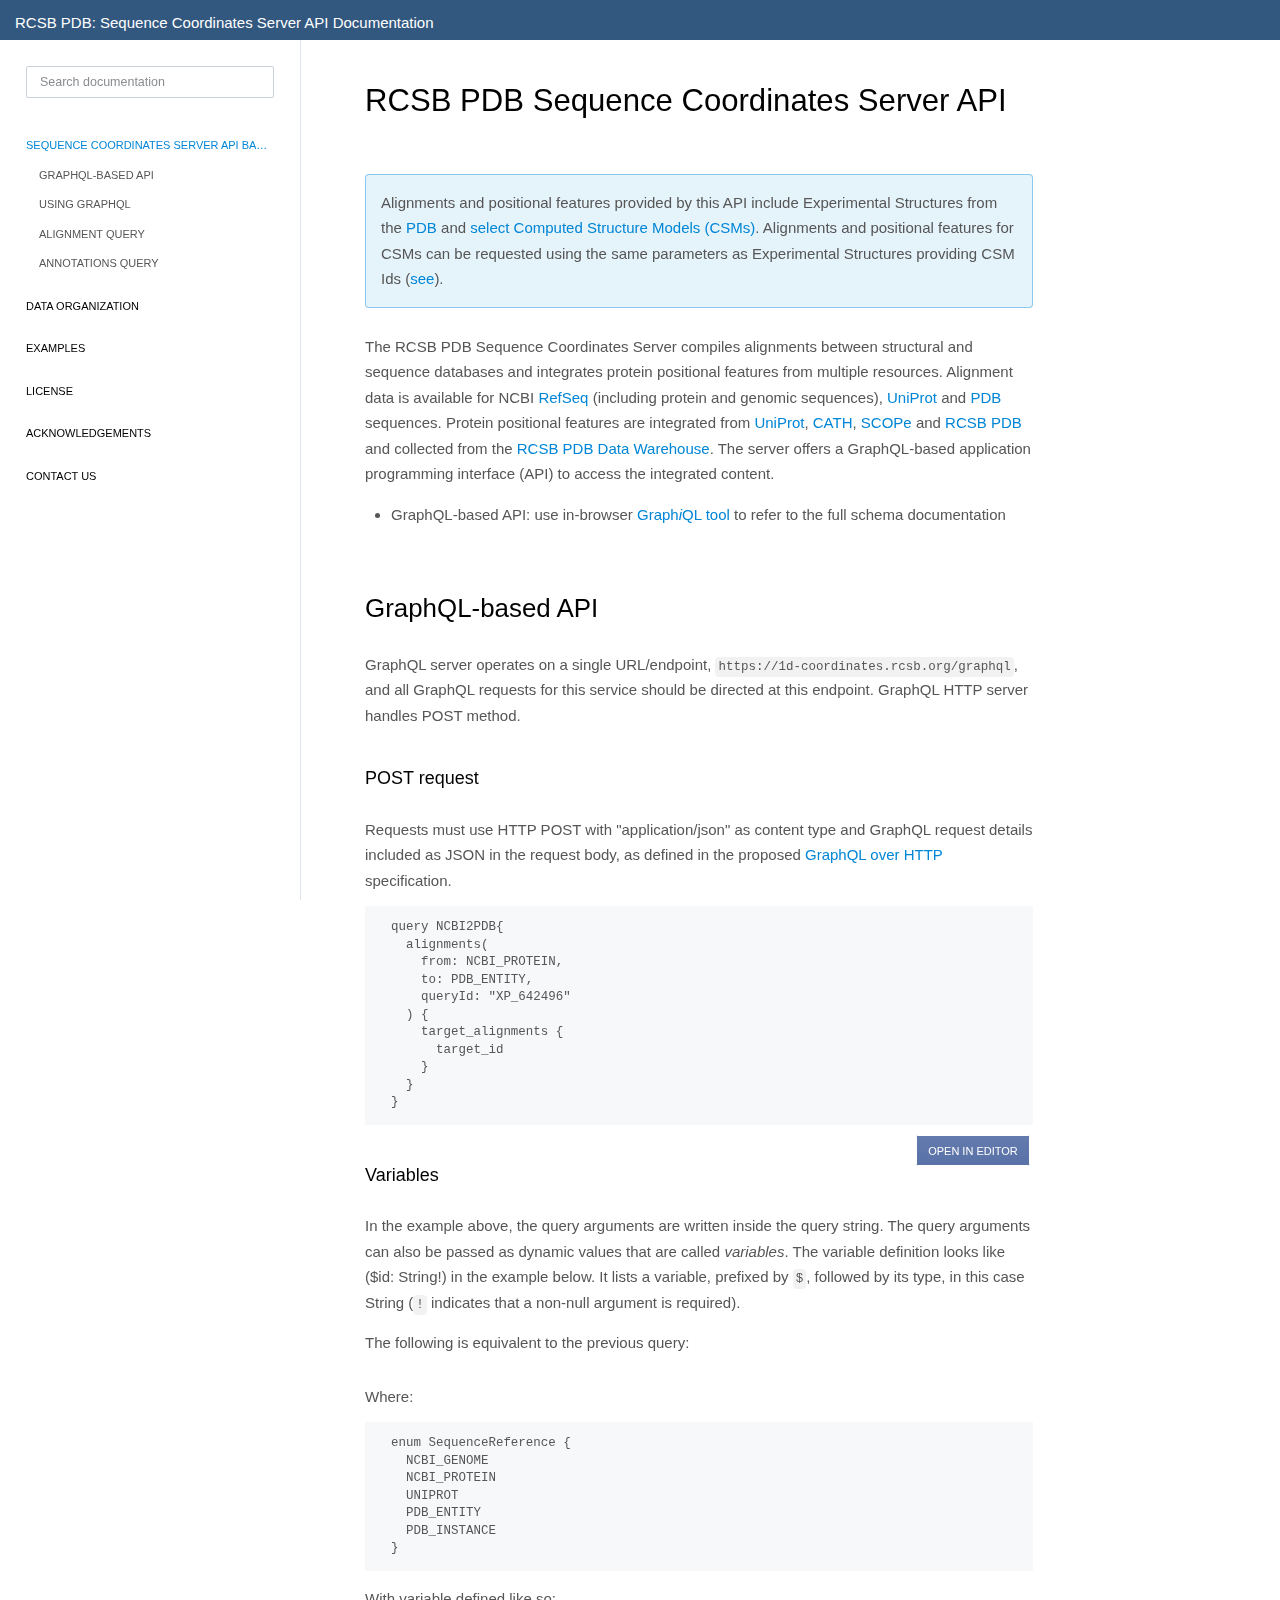
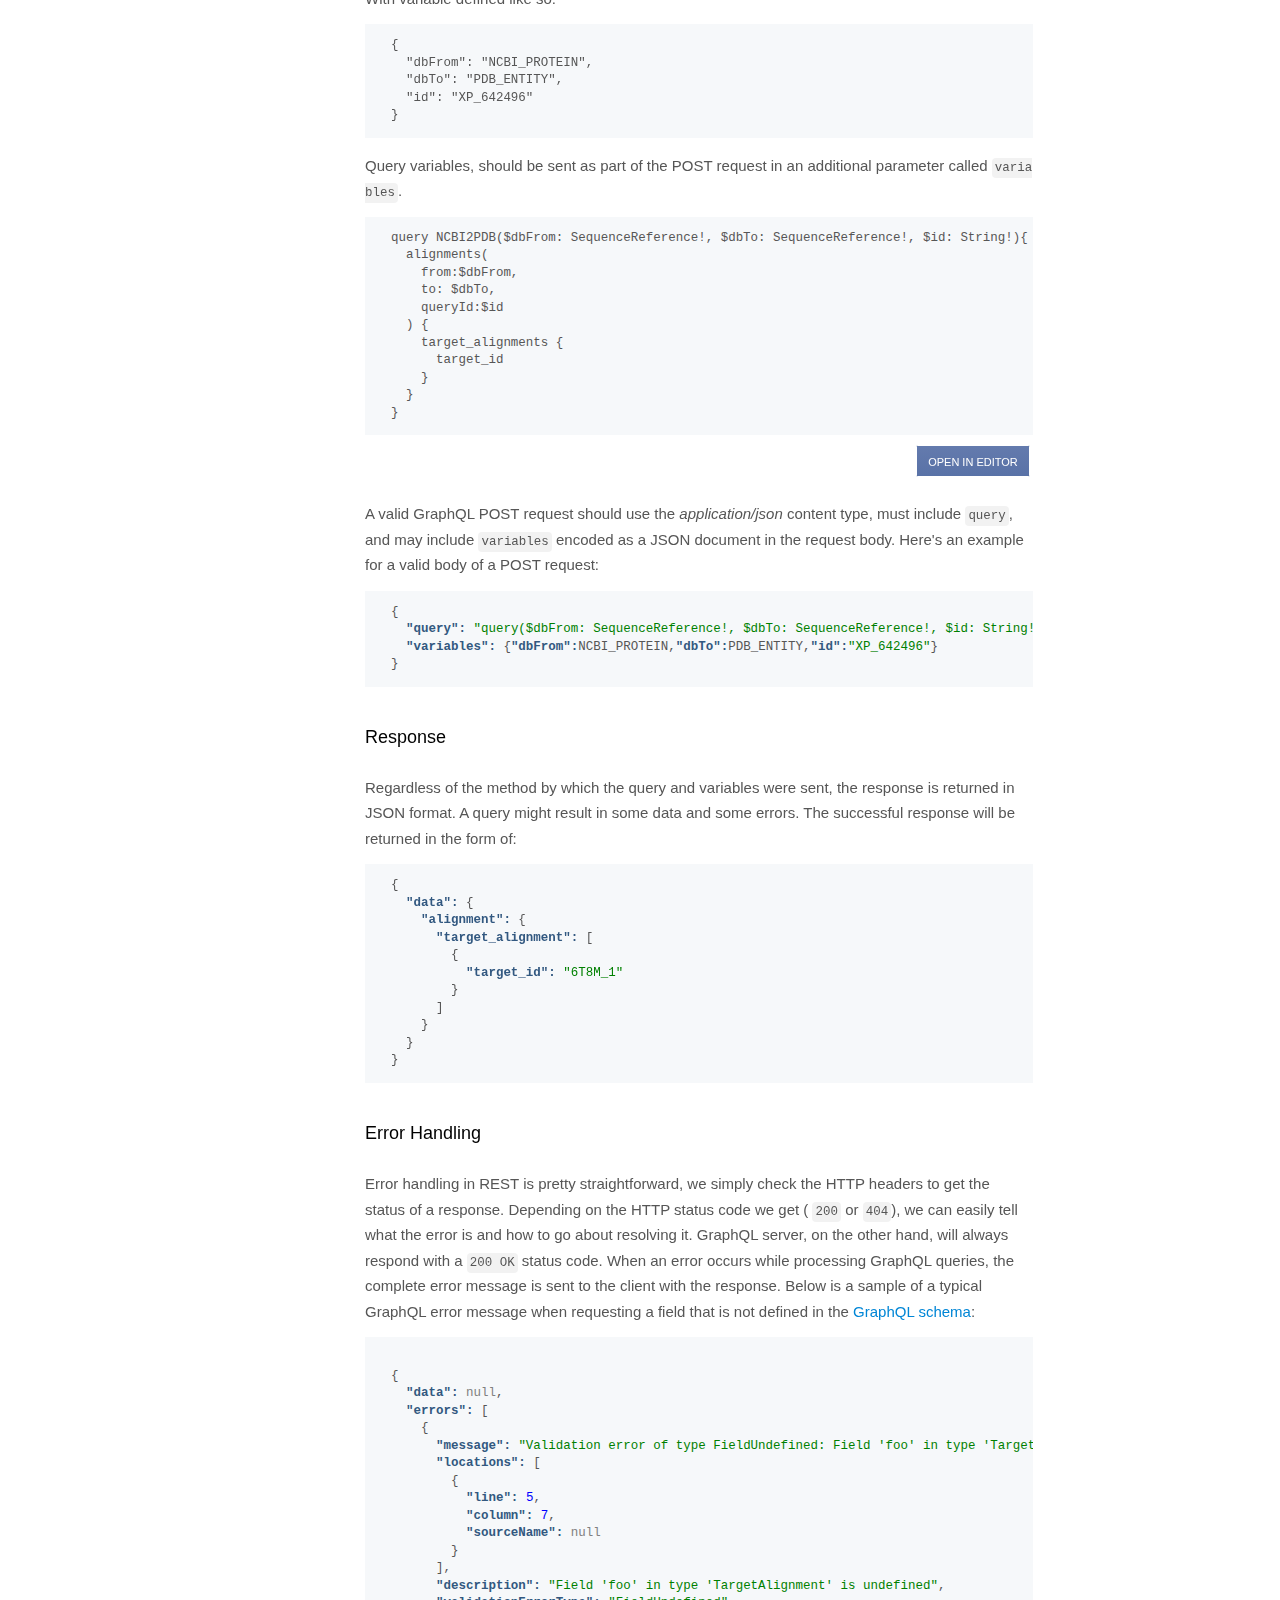
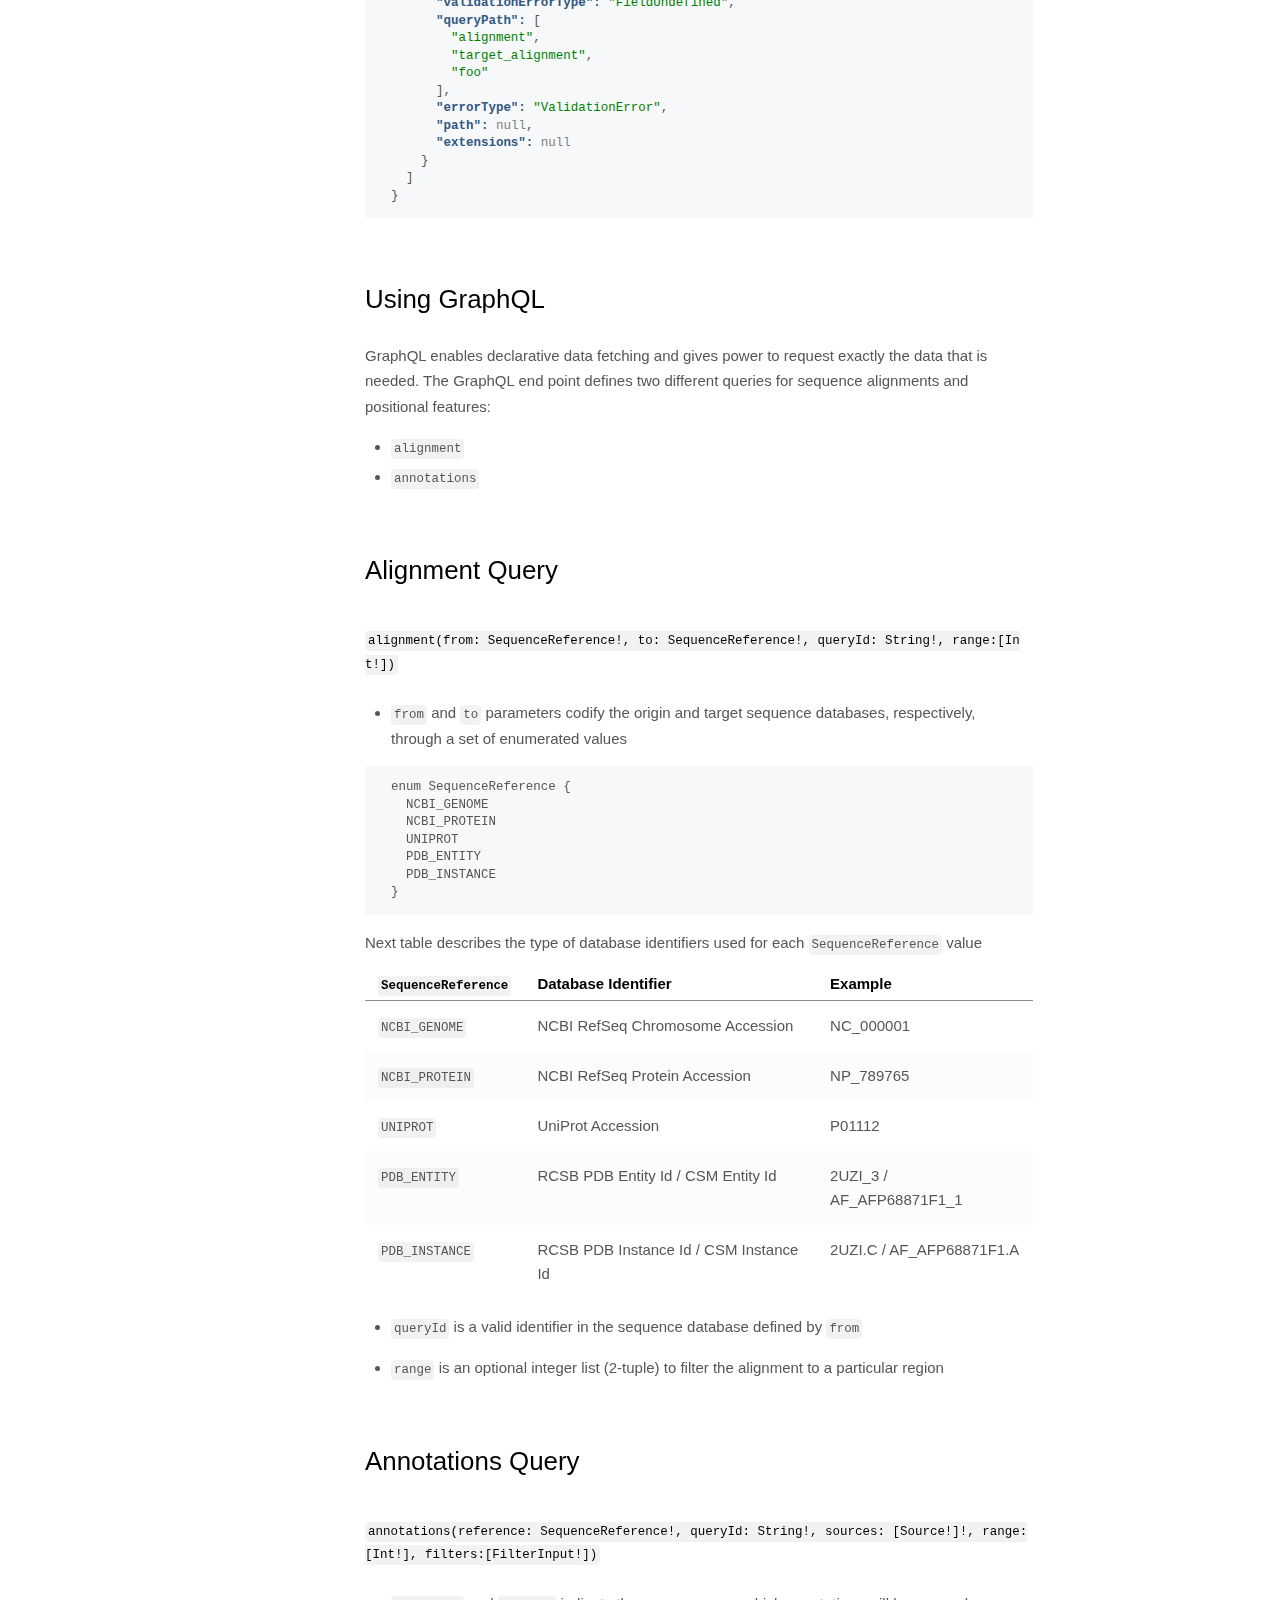
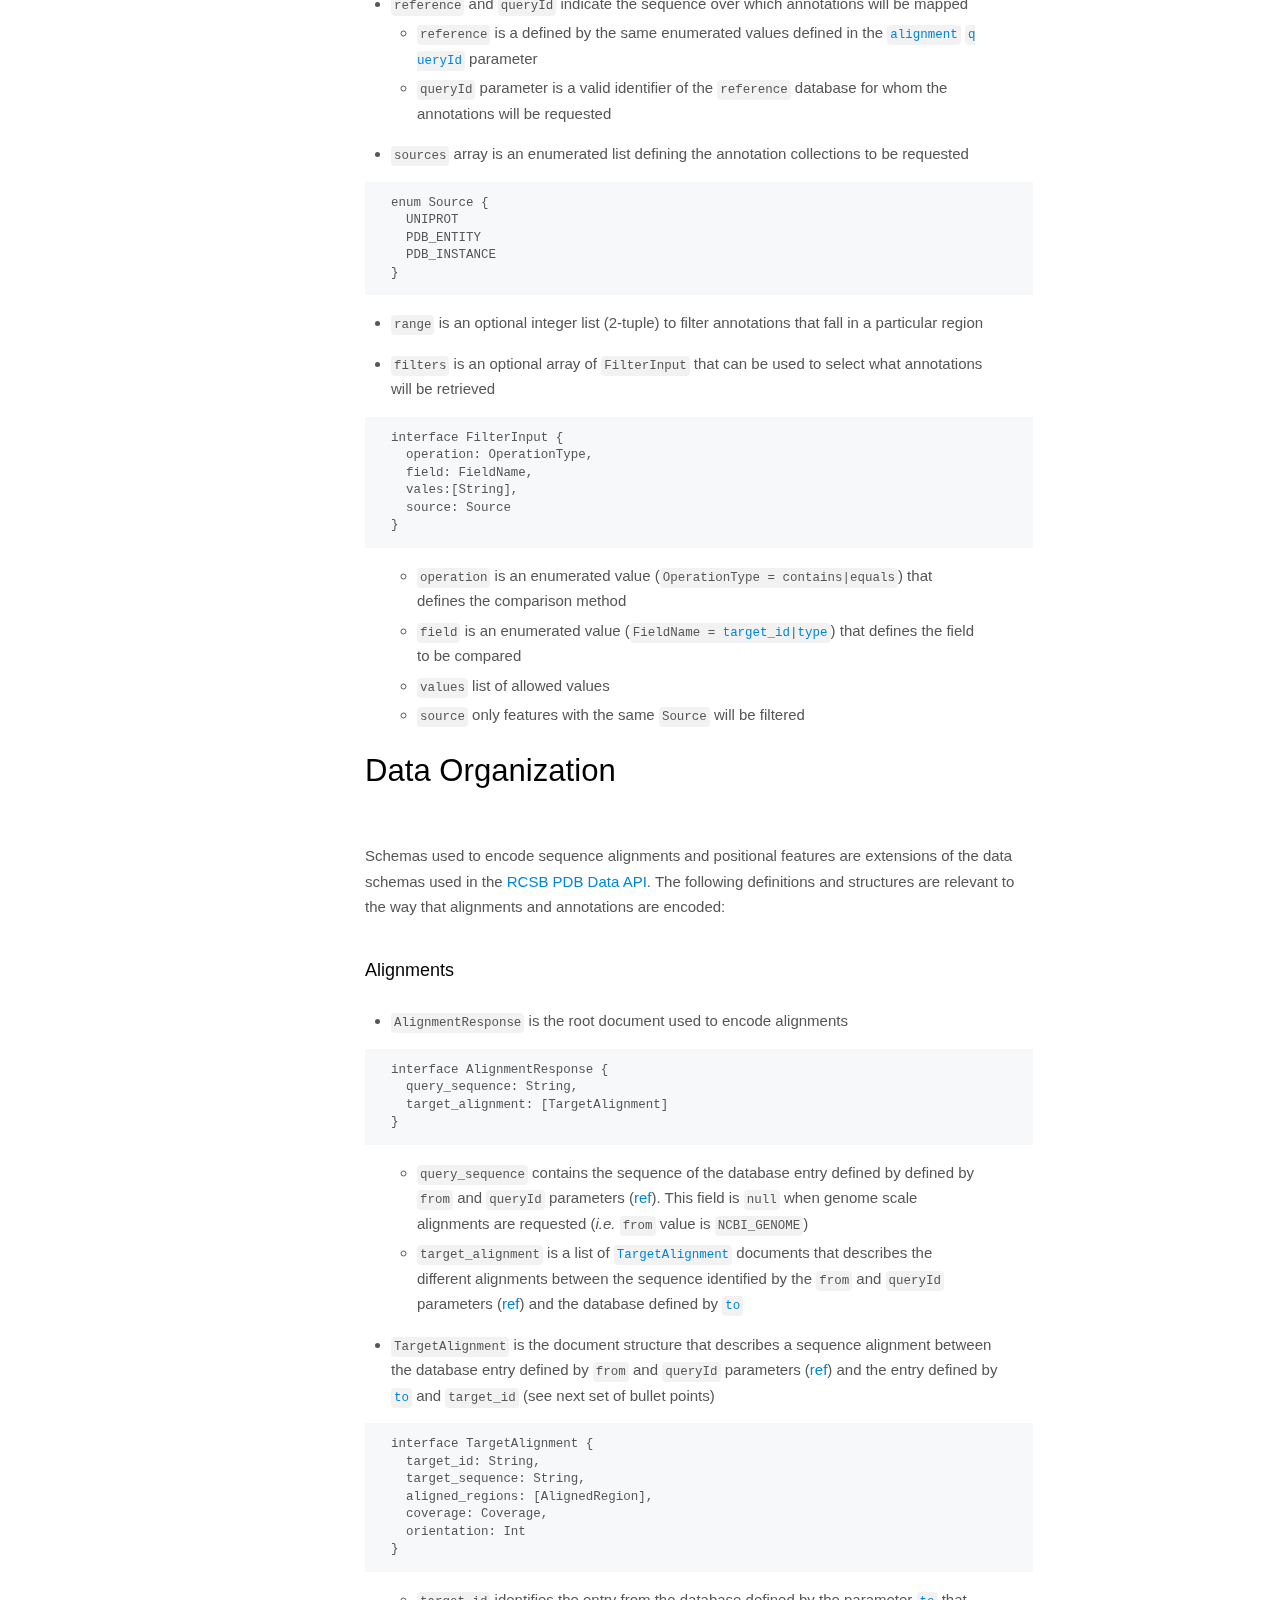
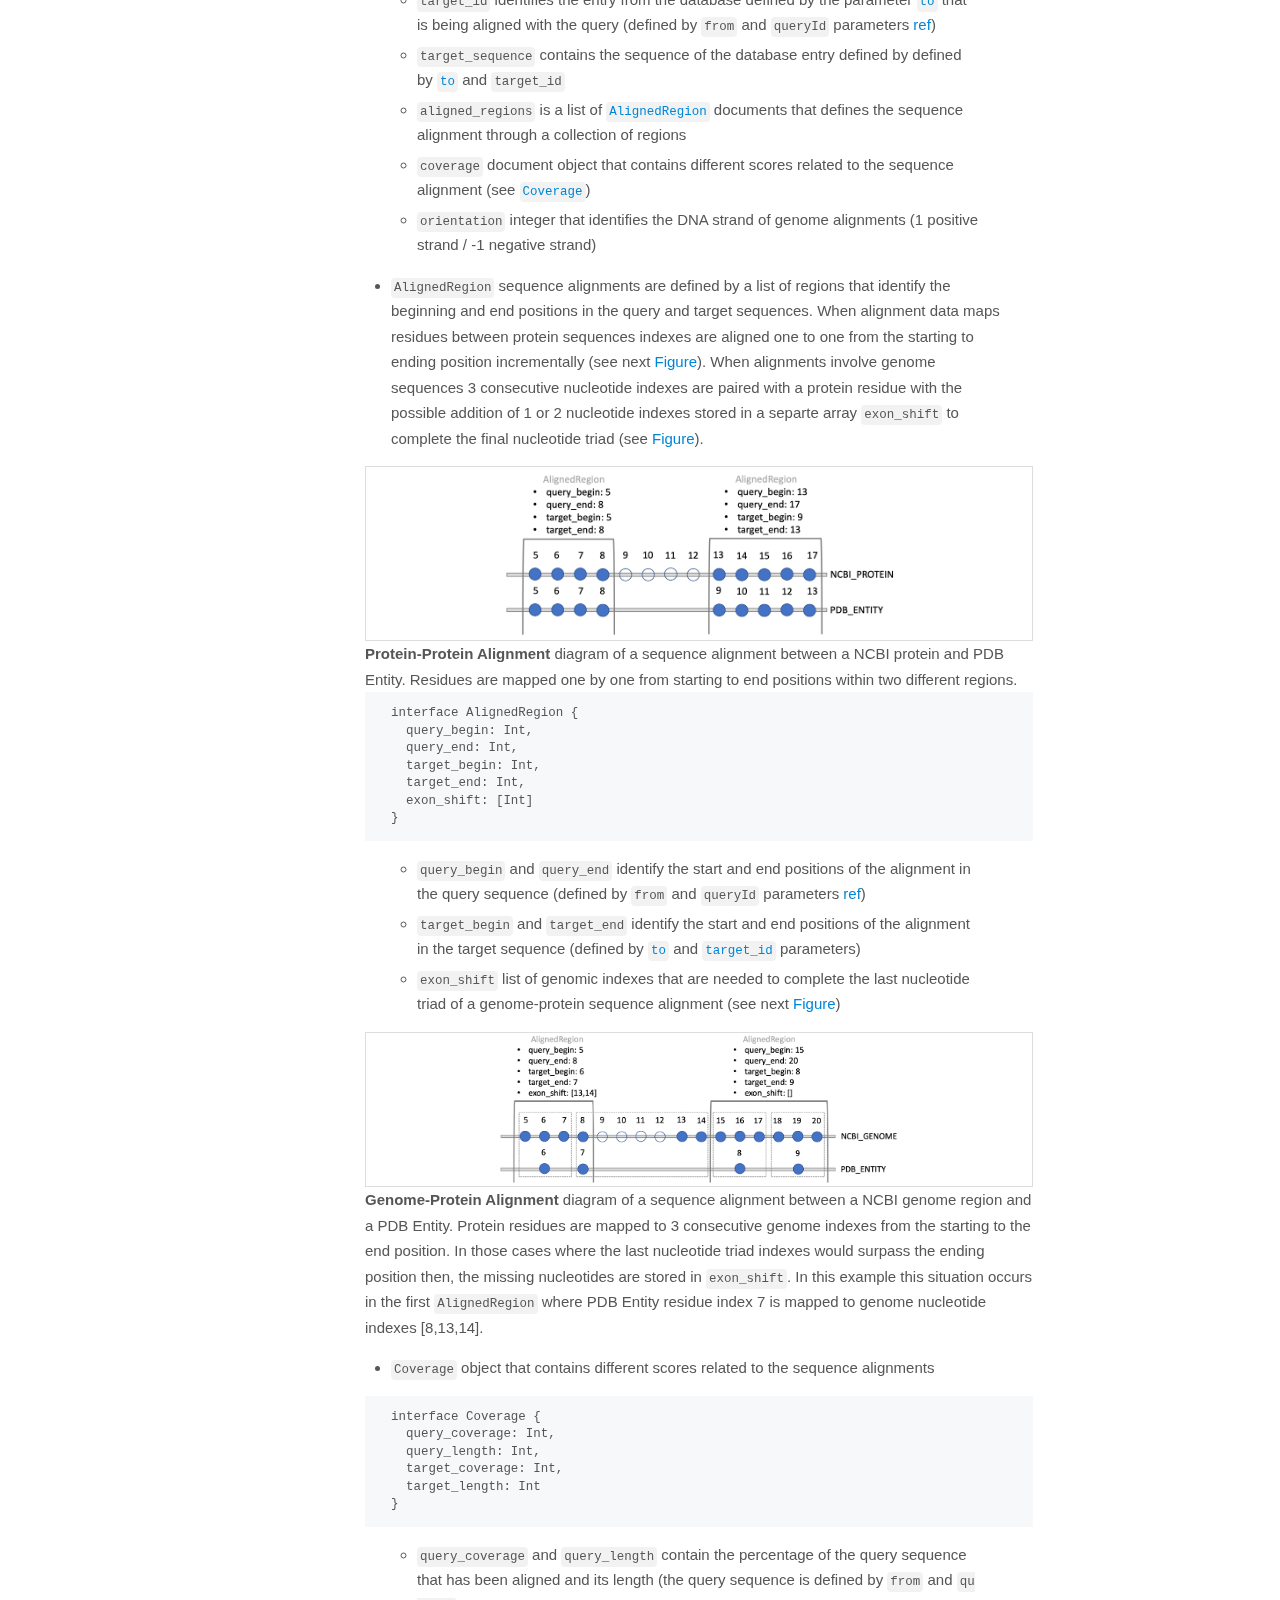
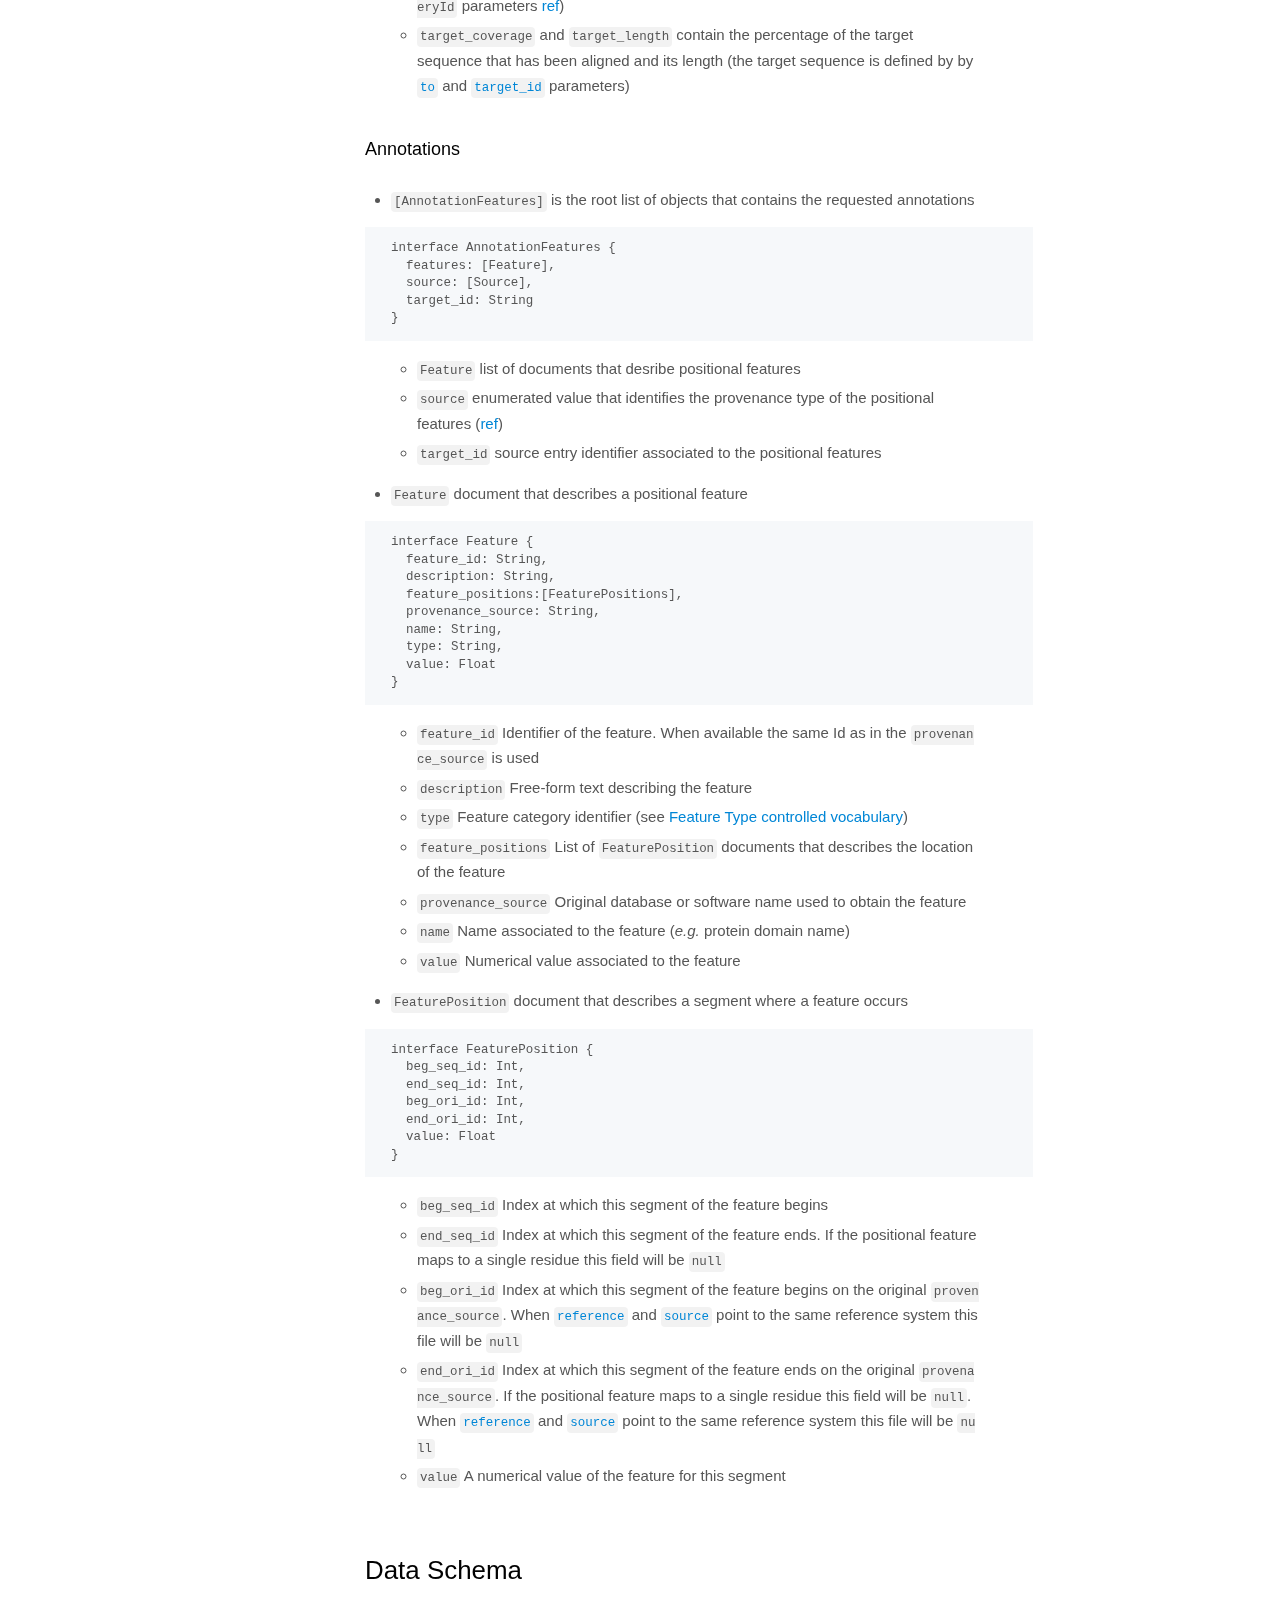
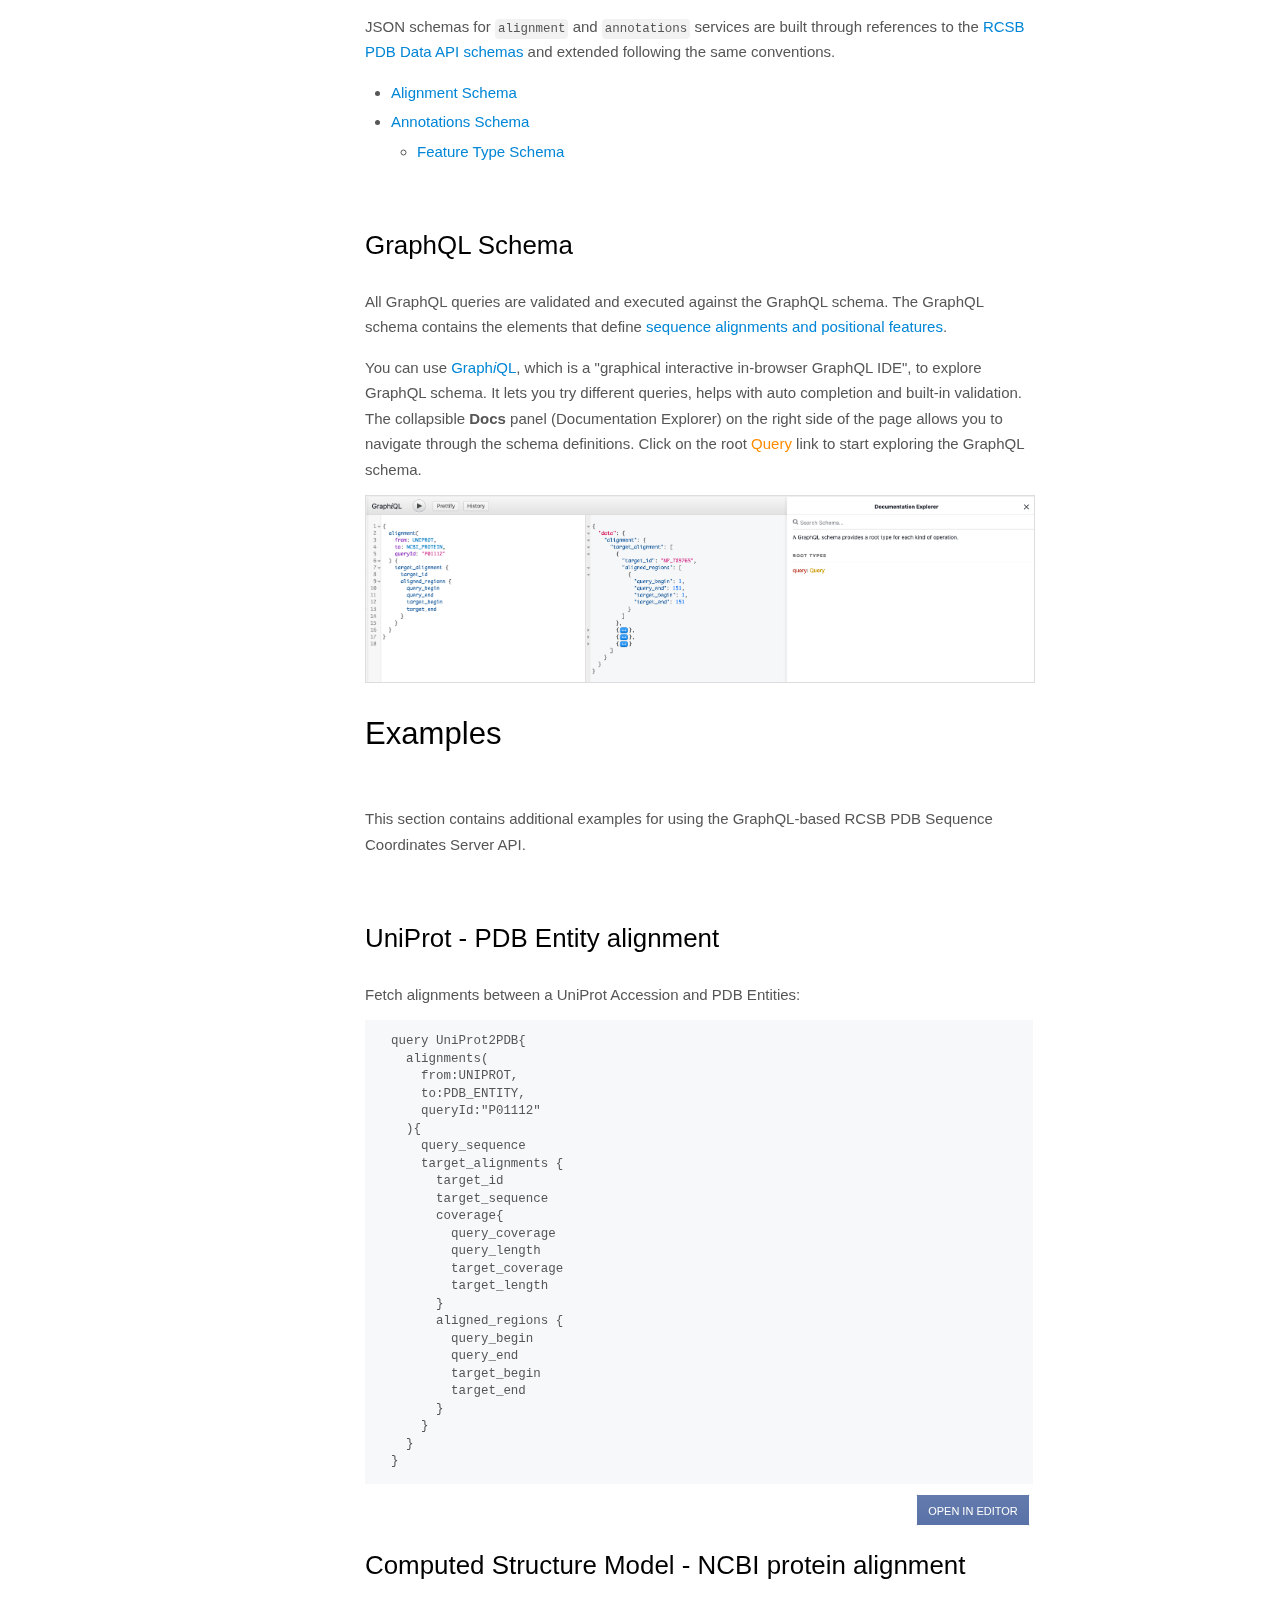
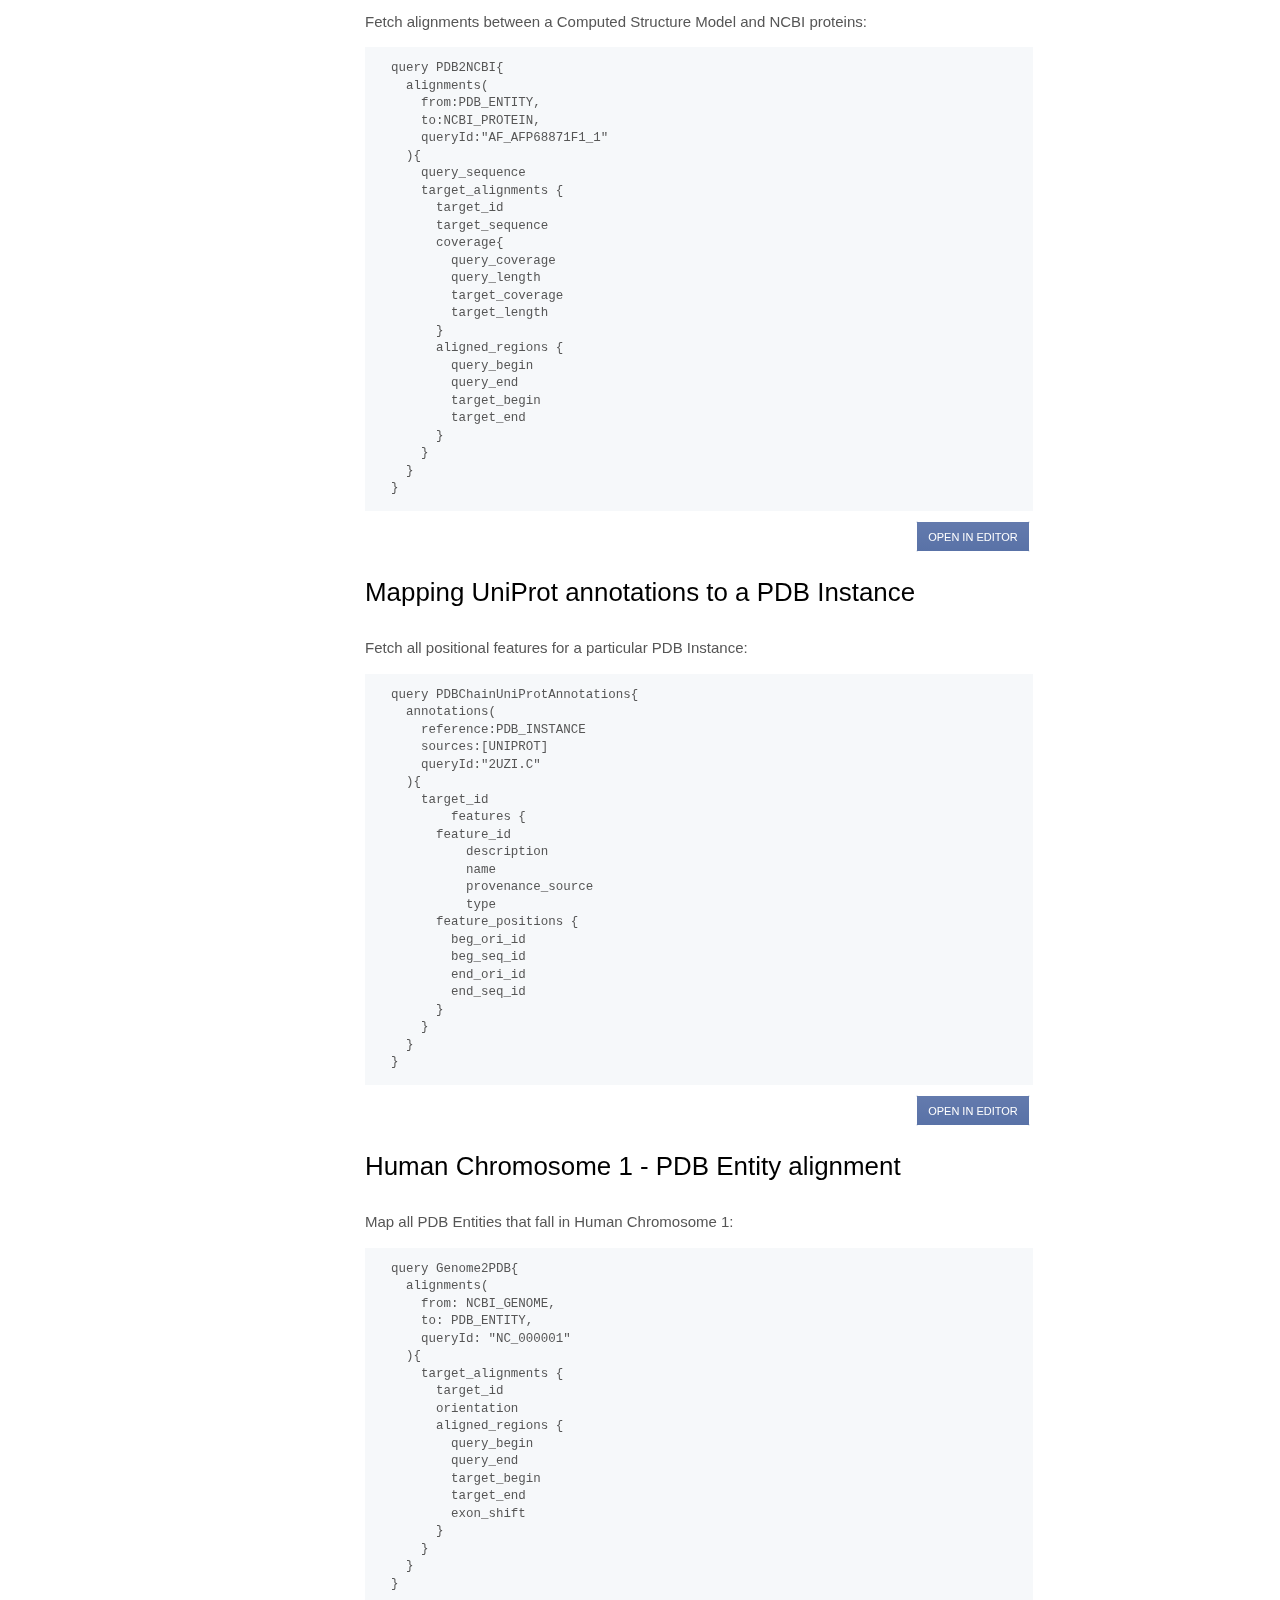
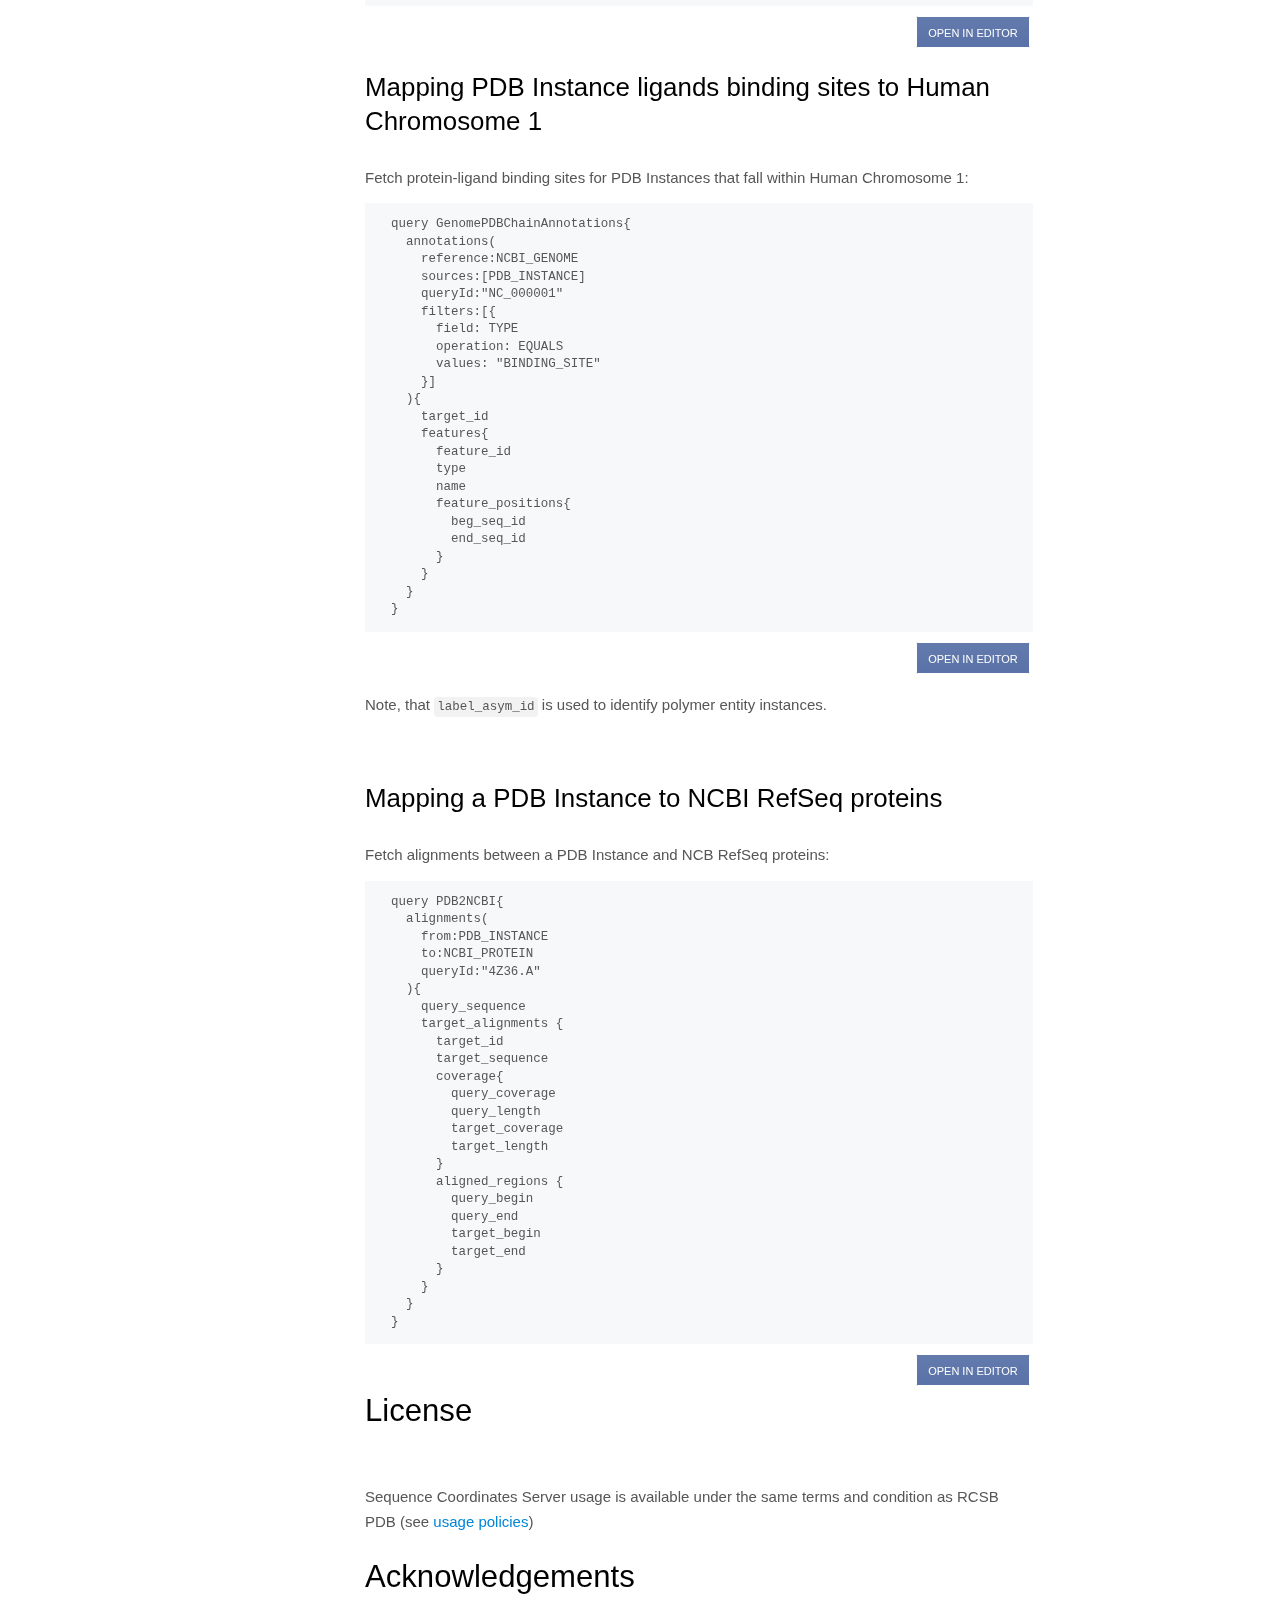
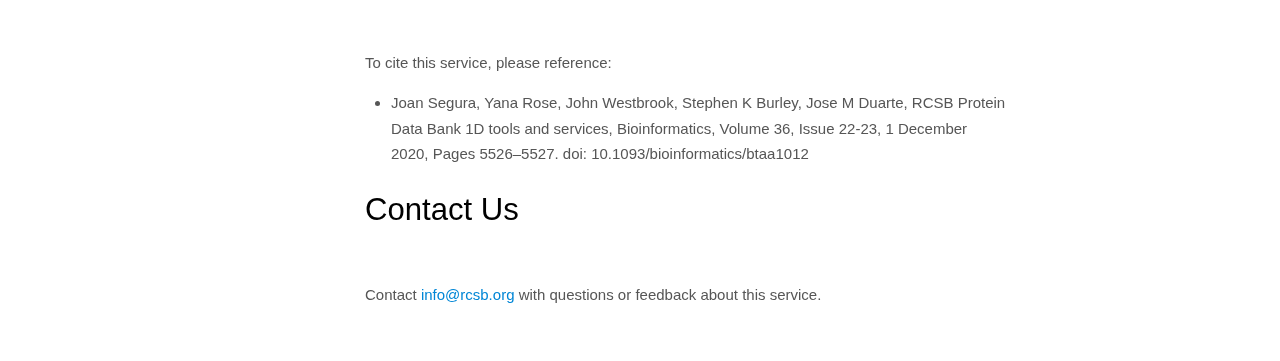
==== commit 73643328: "fixed names in docs" ====
--- a/src/main/resources/static/index.html
+++ b/src/main/resources/static/index.html
@@ -4,7 +4,7 @@
     <meta charset="utf-8">
     <meta content="IE=edge,chrome=1" http-equiv="X-UA-Compatible">
     <meta name="viewport" content="width=device-width, initial-scale=1, maximum-scale=1">
-    <title>RCSB PDB 1D Coordinate Server API: Understanding and Using</title>
+    <title>RCSB PDB Sequence Coordinate Server API: Understanding and Using</title>
 
     <link href="./docs/assets/screen.css" rel="stylesheet" media="screen">
     <link href="./docs/assets/print.css" rel="stylesheet" media="print">
@@ -15,7 +15,7 @@
 <body data-languages="[&quot;shell&quot;]">
 
 <div class="docs-header">
-    <p class="docs-title">RCSB PDB: 1D Coordinate Server API Documentation</p>
+    <p class="docs-title">RCSB PDB: Sequence Coordinates Server API Documentation</p>
 </div>
 
 <div class="toc-wrapper">
@@ -24,7 +24,7 @@
             <label for="input-search"></label><input type="text" class="search" id="input-search" placeholder="Search documentation">
         </div>
         <ul class="search-results">
-            <li><a href="#1d-coordinates-api">1D Coordinate Server API Basics</a></li>
+            <li><a href="#1d-coordinates-api">Sequence Coordinates Server API Basics</a></li>
             <li><a href="#gql-api">GraphQL-based API</a></li>
             <li><a href="#gql-use">Using GraphQL</a></li>
             <li><a href="#gql-alignment">Alignment Query</a></li>
@@ -46,7 +46,7 @@
     </div>
     <div id="toc" class="toc-list-h1">
         <li>
-            <a href="#1d-coordinates-api" class="toc-h1 toc-link" data-title="1d-coordinates-api">1D Coordinate Server API Basics</a>
+            <a href="#1d-coordinates-api" class="toc-h1 toc-link" data-title="1d-coordinates-api">Sequence Coordinates Server API Basics</a>
             <ul class="toc-list-h2 active" style="display: block;">
                 <li>
                     <a href="#gql-api" class="toc-h2 toc-link" data-title="gql-api">GraphQL-based API</a>
@@ -112,14 +112,14 @@
 <div class="main-page-wrapper">
 
     <div class="content">
-        <h1 id="1d-coordinates-api">RCSB PDB 1D Coordinate Server API</h1>
+        <h1 id="1d-coordinates-api">RCSB PDB Sequence Coordinates Server API</h1>
         <aside>
             Alignments and positional features provided by this API include Experimental Structures from the <a href="https://www.rcsb.org/">PDB</a> and
             <a href="https://www.rcsb.org/docs/general-help/computed-structure-models-and-rcsborg#what-csms-are-available">select Computed Structure Models (CSMs)</a>.
             Alignments and positional features for CSMs can be requested using the same parameters as Experimental Structures providing CSM Ids (<a href="#gql-alignment">see</a>).
         </aside>
         <p>
-            The RCSB PDB 1D Coordinate Server compiles alignments between structural and sequence databases and integrates protein positional features from multiple resources.
+            The RCSB PDB Sequence Coordinates Server compiles alignments between structural and sequence databases and integrates protein positional features from multiple resources.
             Alignment data is available for NCBI <a href="https://www.ncbi.nlm.nih.gov/refseq/" target="_blank">RefSeq</a> (including protein and genomic sequences), <a href="https://www.uniprot.org" target="_blank">UniProt</a> and <a href="https://www.rcsb.org/" target="_blank">PDB</a> sequences.
             Protein positional features are integrated from <a href="https://www.uniprot.org" target="_blank">UniProt</a>, <a href="https://www.cathdb.info/">CATH</a>, <a href="https://scop.berkeley.edu" target="_blank">SCOPe</a> and <a href="https://www.rcsb.org/" target="_blank">RCSB PDB</a>
             and collected from the <a href="https://data.rcsb.org" target="_blank">RCSB PDB Data Warehouse</a>.
@@ -127,7 +127,7 @@
         </p>
         <ul>
             <li>
-                GraphQL-based API: use in-browser <a href="/graphiql?path=/graphql" target="_blank">Graph<i>i</i>QL tool</a>
+                GraphQL-based API: use in-browser <a href="/graphiql/index.html" target="_blank">Graph<i>i</i>QL tool</a>
                 to refer to the full schema documentation
             </li>
         </ul>
@@ -533,7 +533,7 @@
 
         <h1 id="examples">Examples</h1>
         <p>
-            This section contains additional examples for using the GraphQL-based RCSB PDB 1D Coordinate Server API.
+            This section contains additional examples for using the GraphQL-based RCSB PDB Sequence Coordinates Server API.
         </p>
 
         <h2 id="gql-example-1">UniProt - PDB Entity alignment</h2>
@@ -579,7 +579,7 @@
 
         <h1 id="license">License</h1>
         <p>
-            1D Coordinate Server usage is available under the same terms and condition as RCSB PDB (see <a href="https://www.rcsb.org/pages/policies">usage policies</a>)
+            Sequence Coordinates Server usage is available under the same terms and condition as RCSB PDB (see <a href="https://www.rcsb.org/pages/policies">usage policies</a>)
         </p>
 
         <h1 id="acknowledgements">Acknowledgements</h1>
@@ -596,7 +596,7 @@
 
         <h1 id="contact-us">Contact Us</h1>
         <p>
-            Contact <a href="mailto:info@rcsb.org?subject=RCSB PDB 1D Coordinate Server API: Questions and Feedback">info@rcsb.org</a>
+            Contact <a href="mailto:info@rcsb.org?subject=RCSB PDB Sequence Coordinates Server API: Questions and Feedback">info@rcsb.org</a>
             with questions or feedback about this service.
         </p>
     </div>
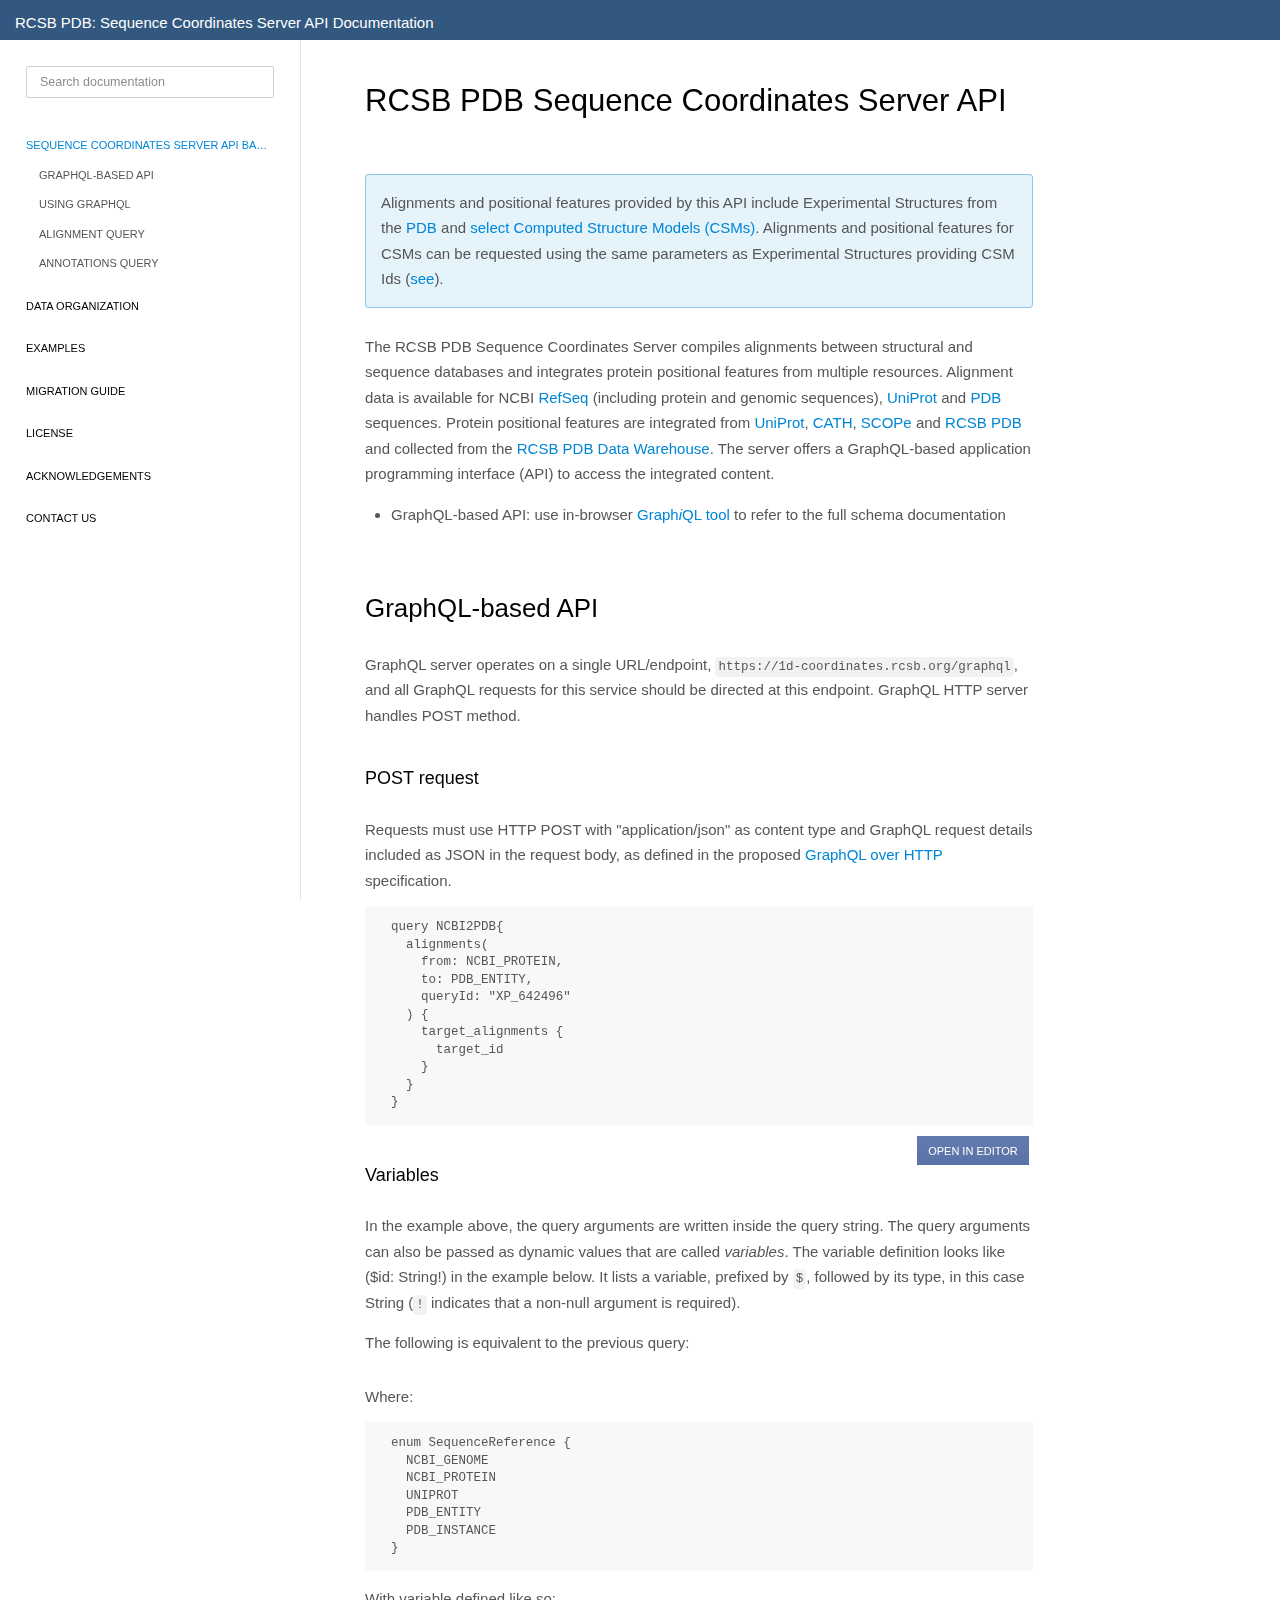
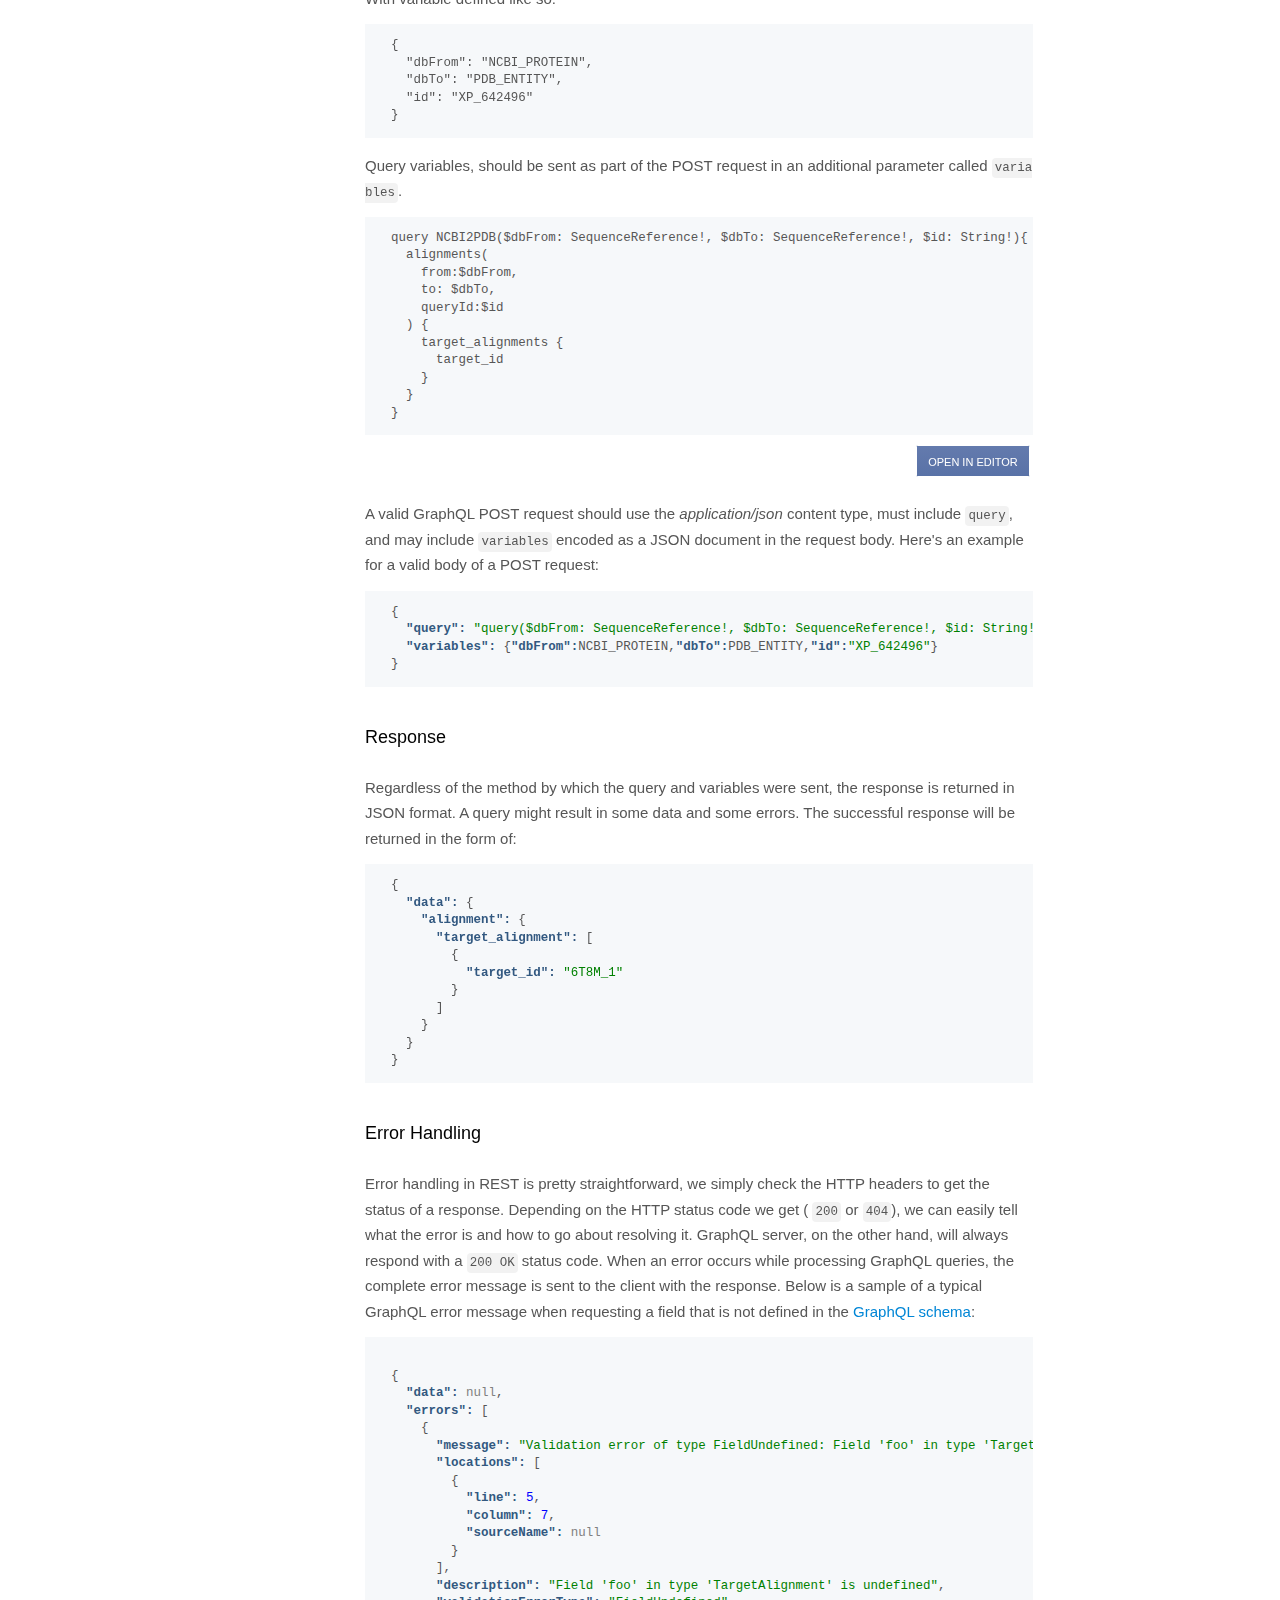
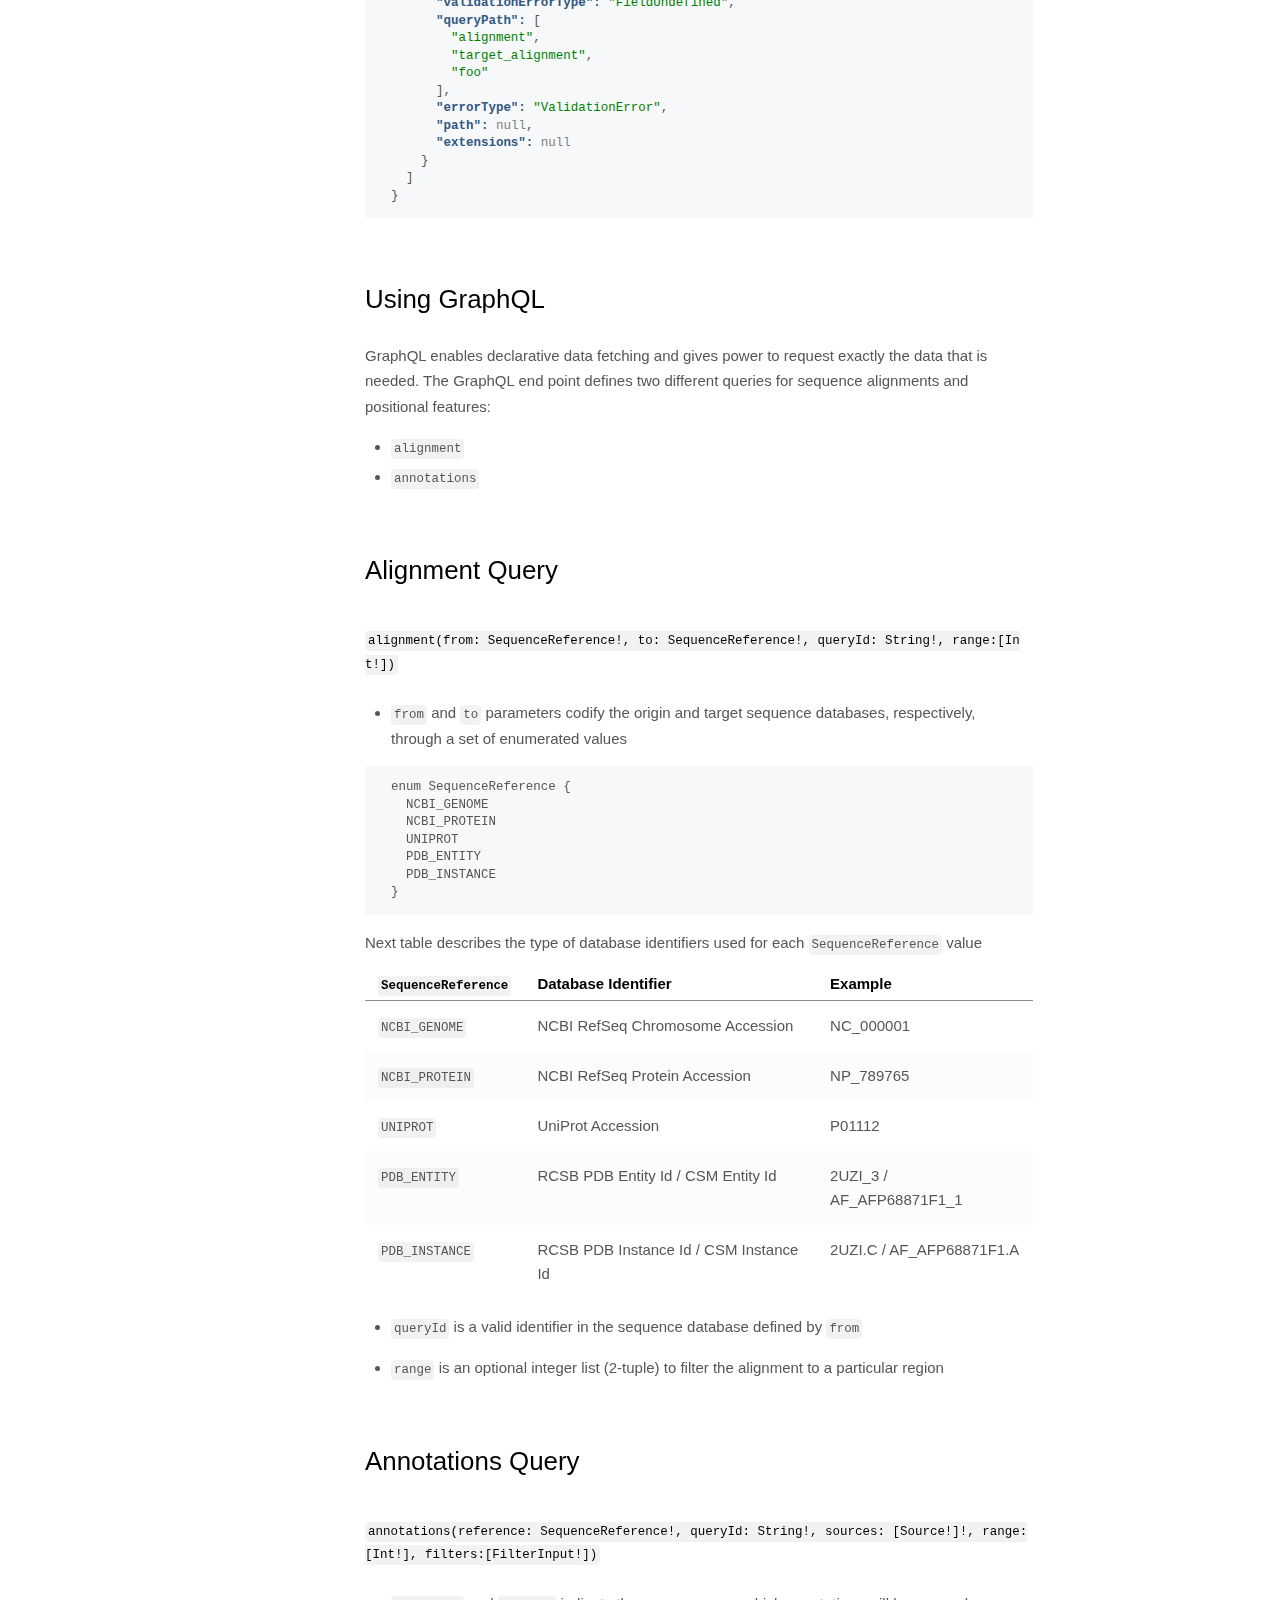
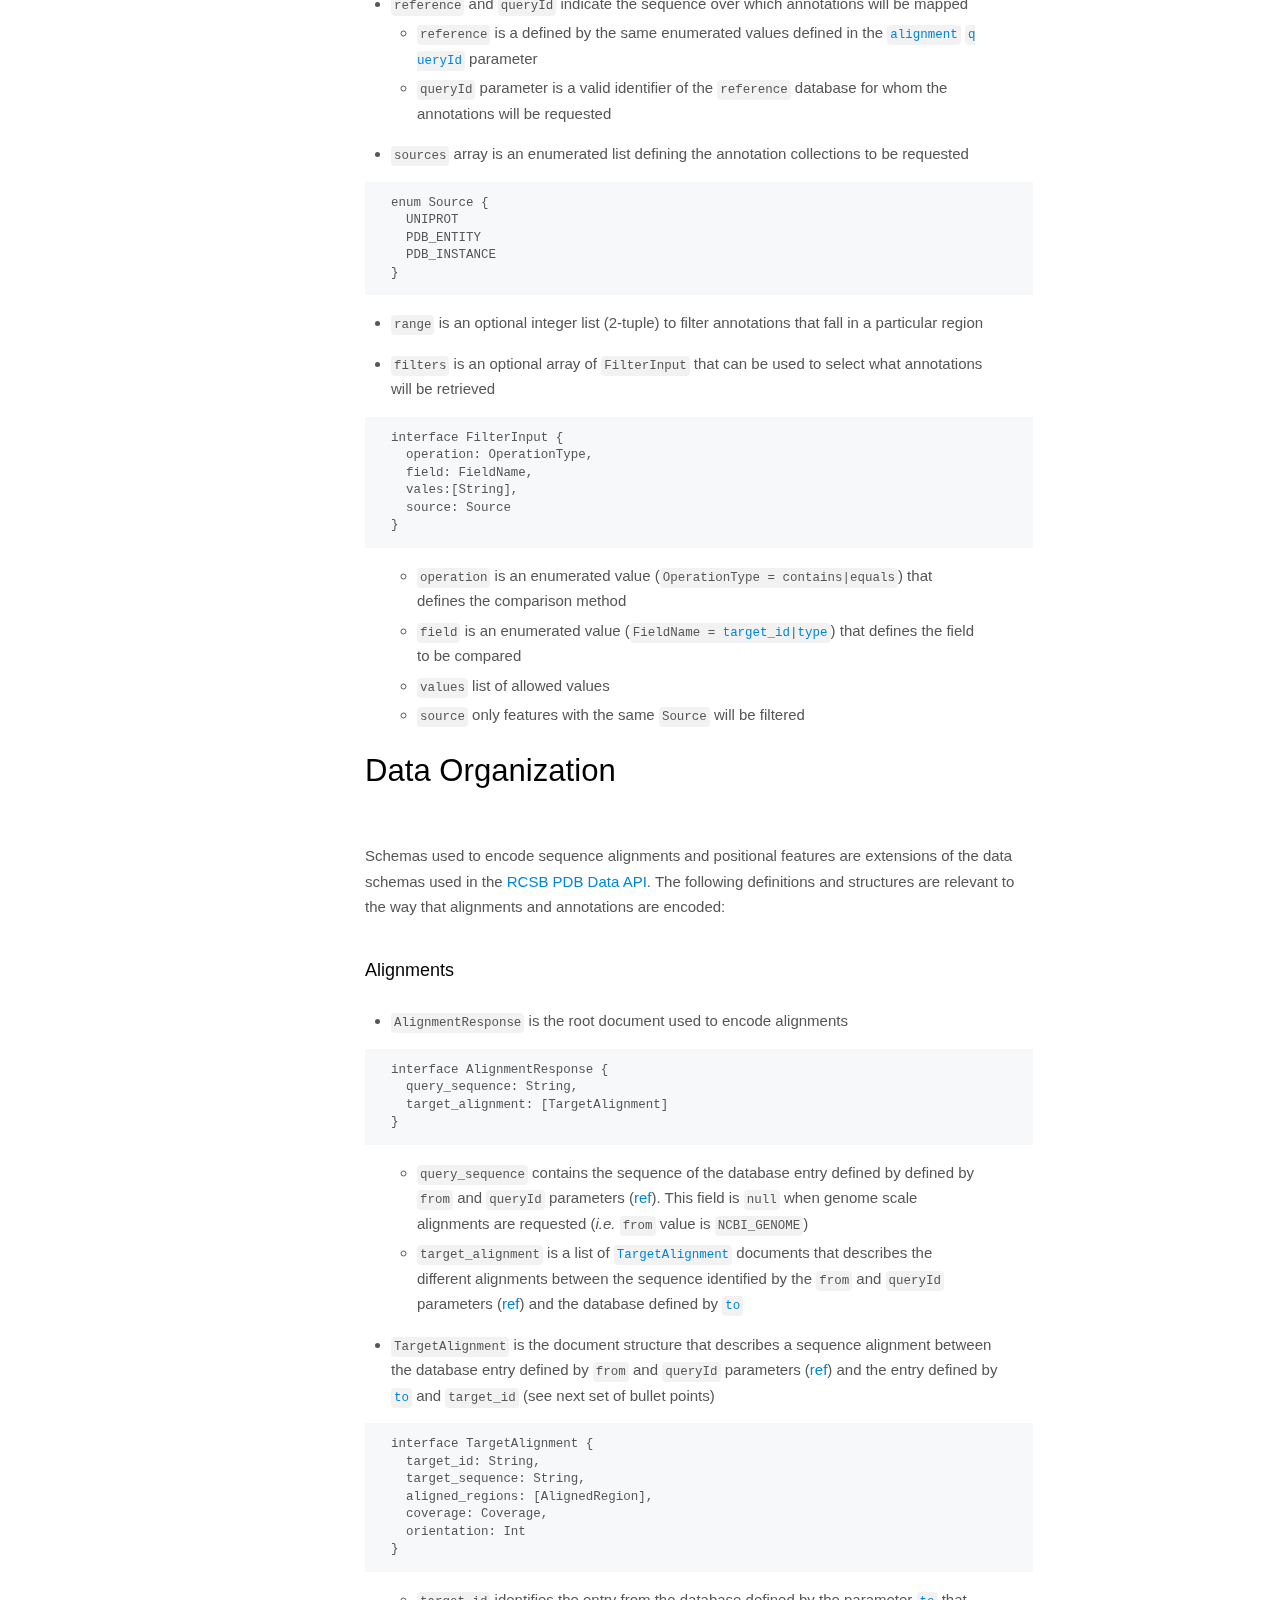
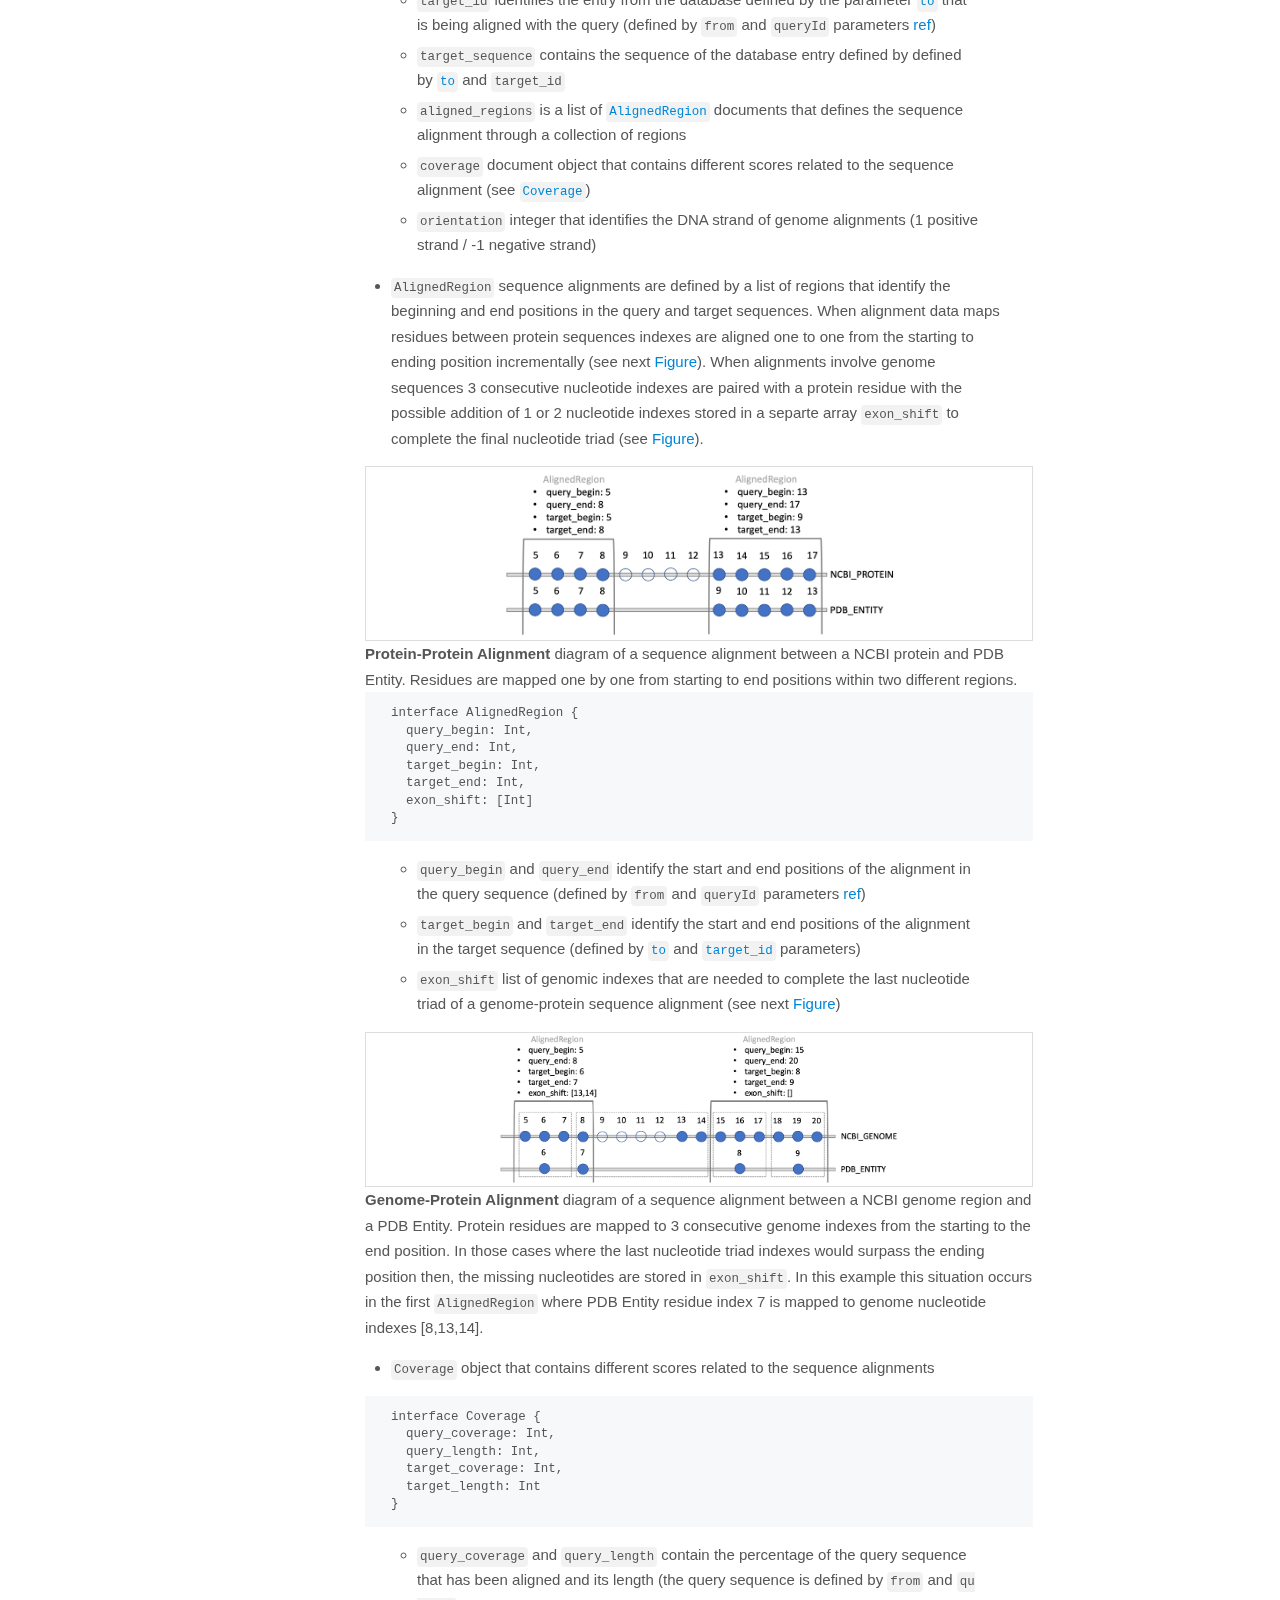
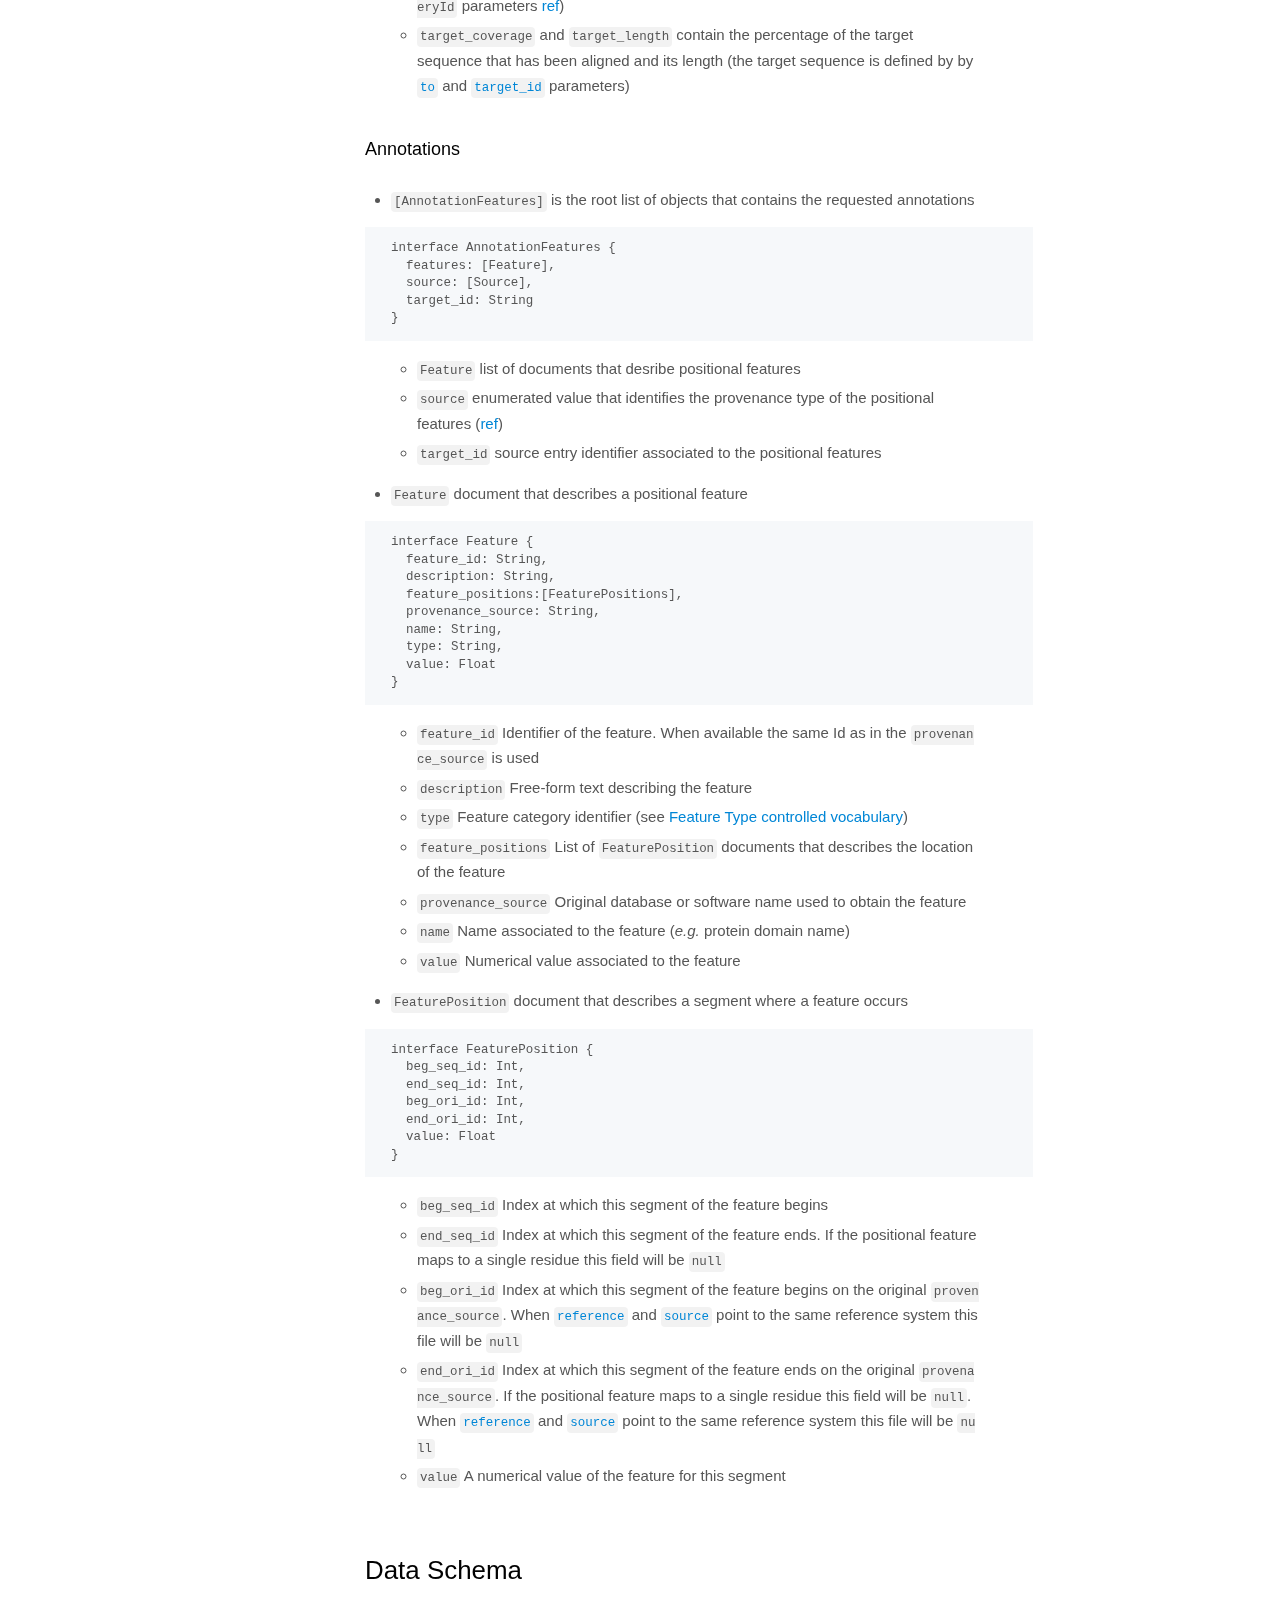
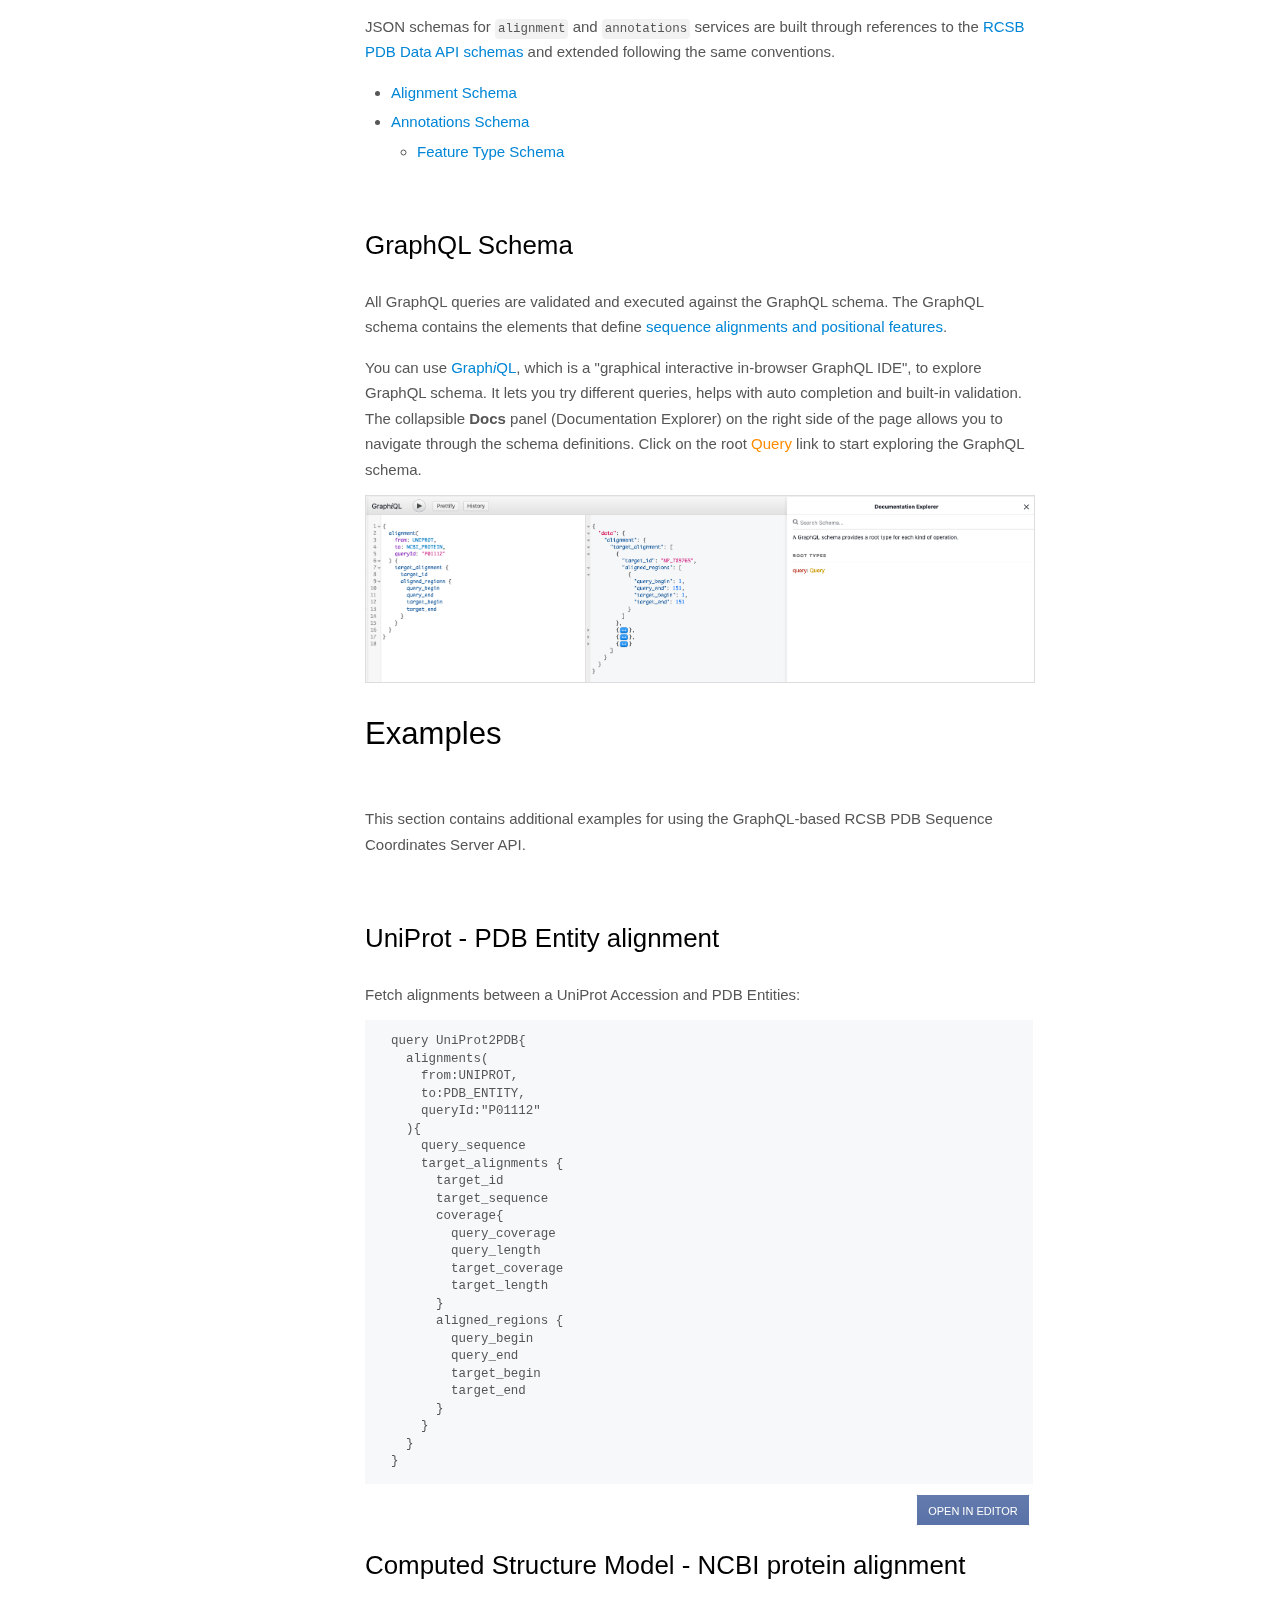
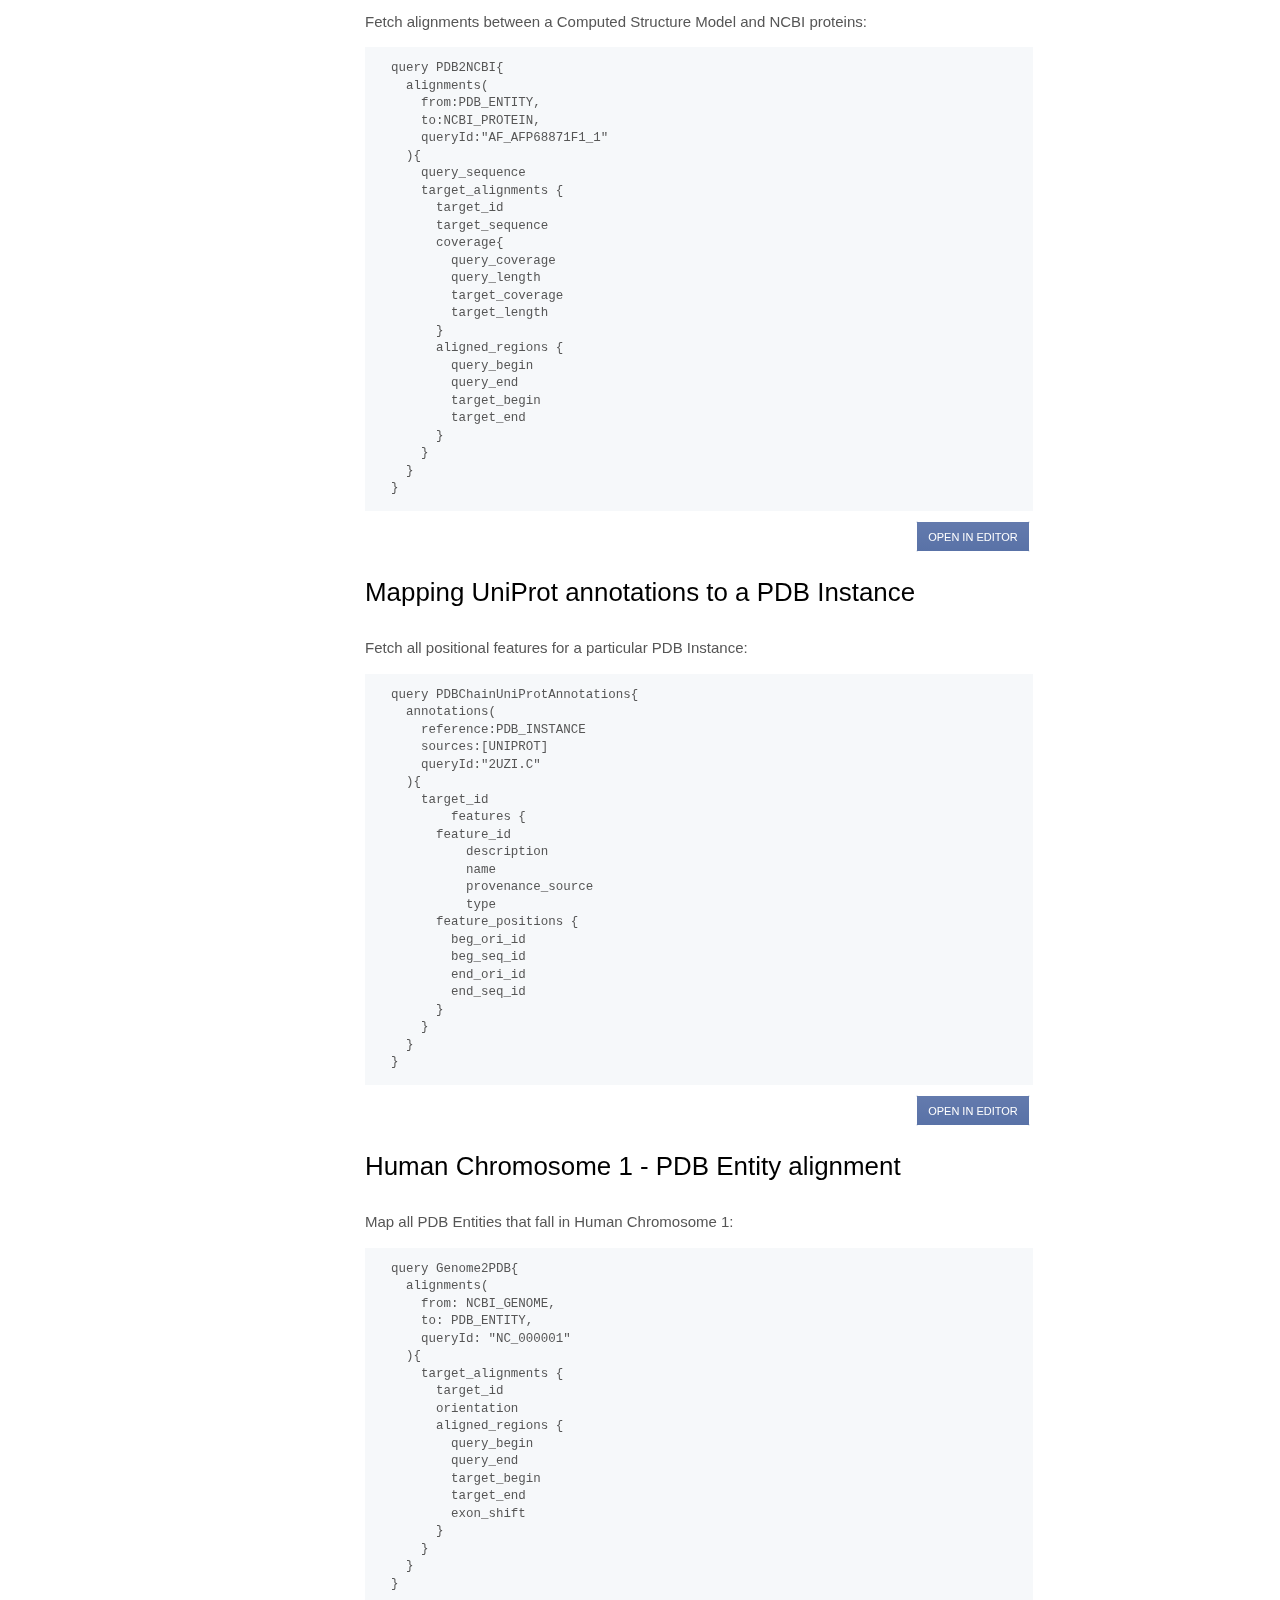
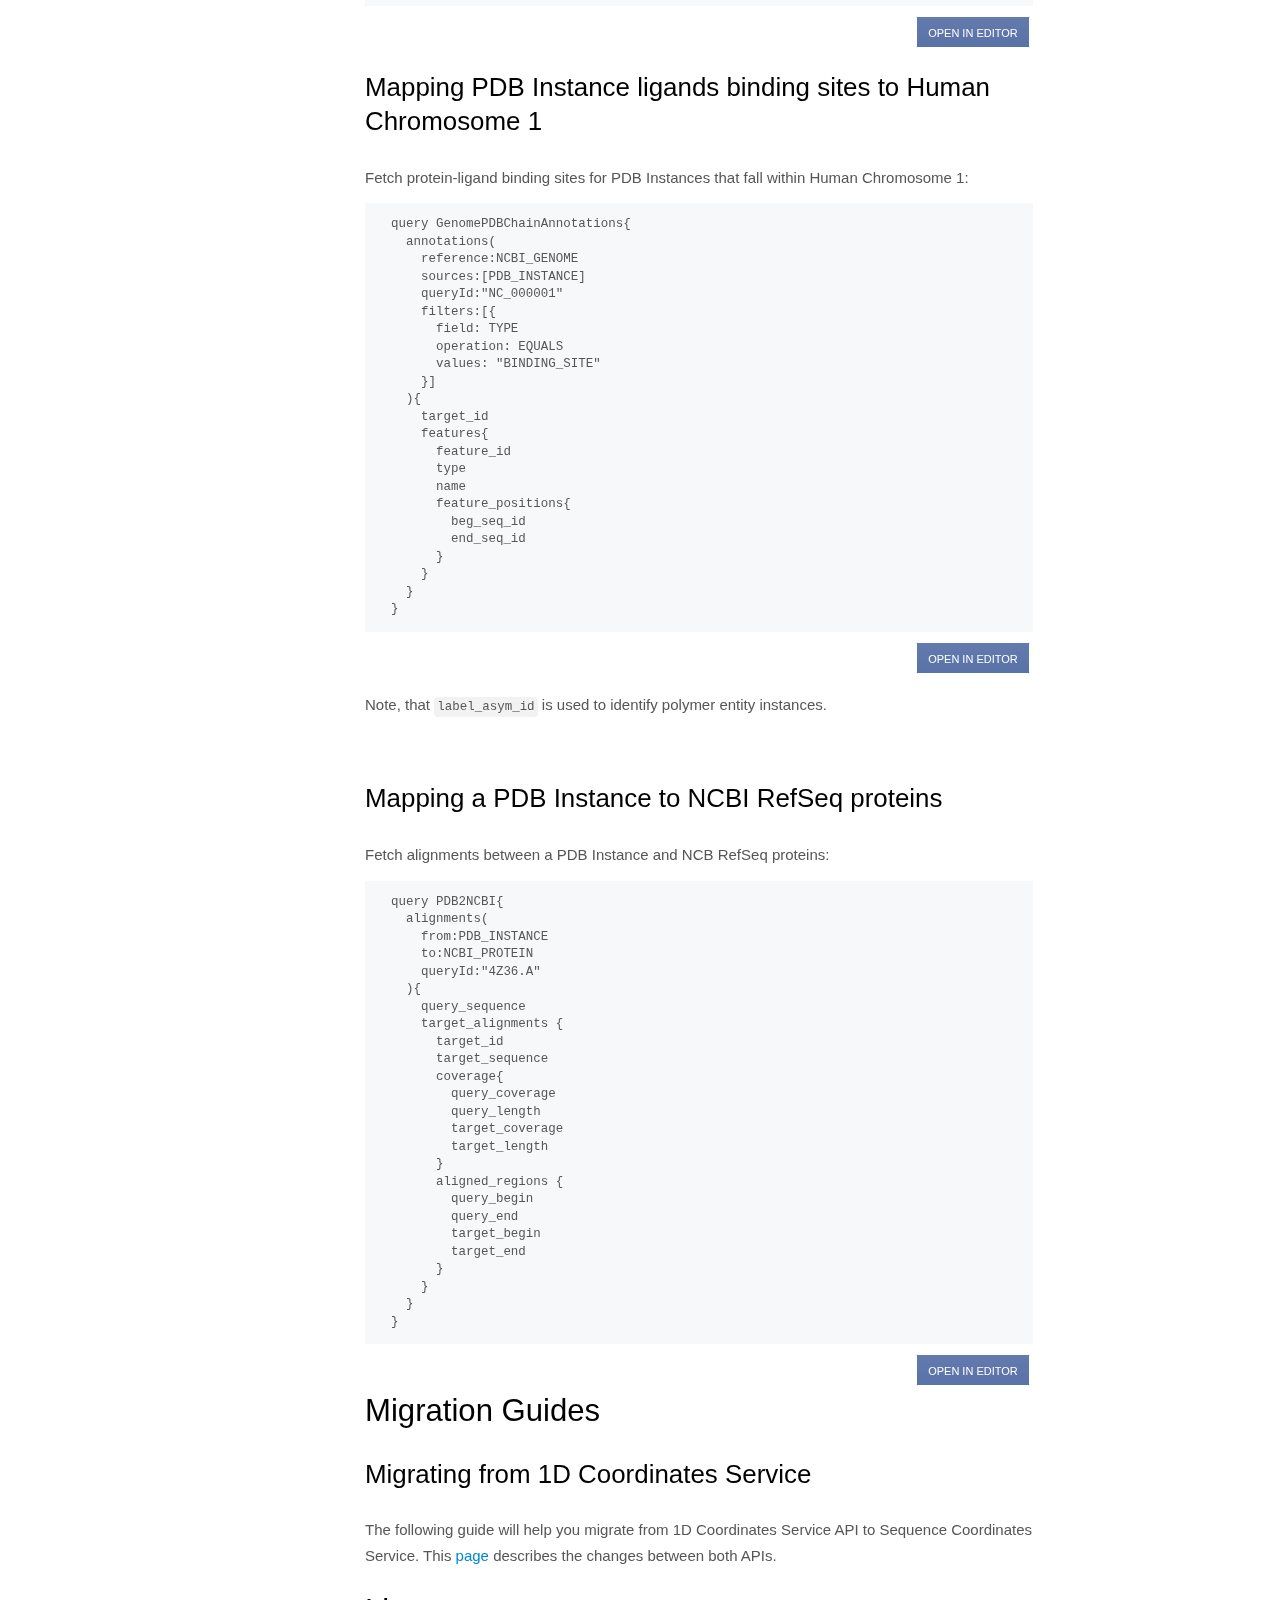
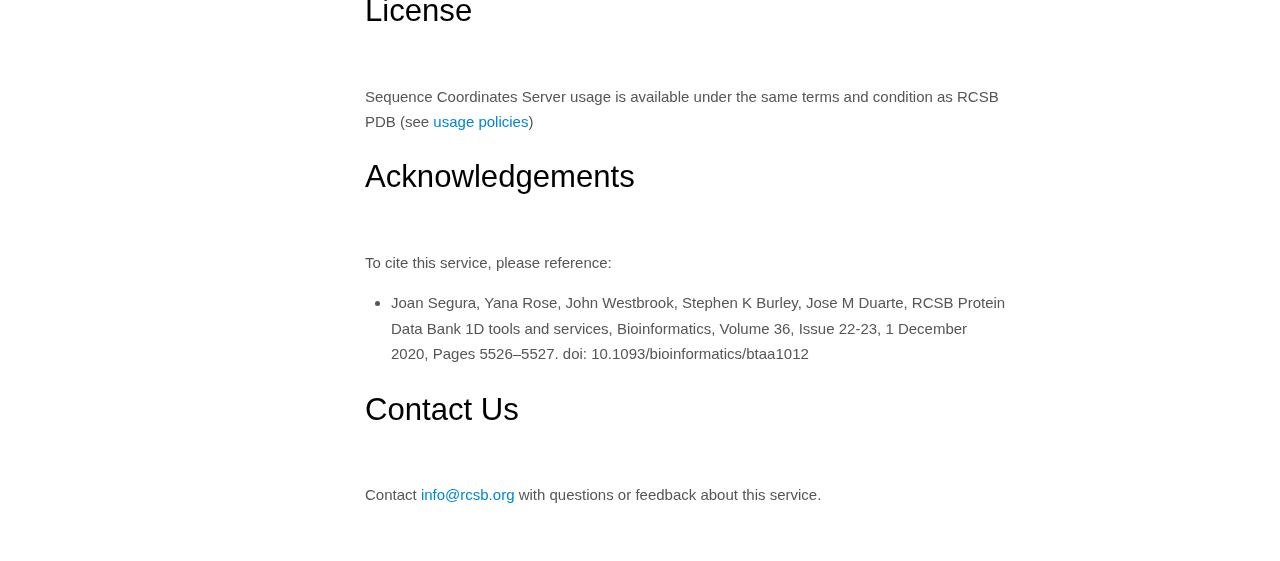
==== commit aab36de2: "migration link" ====
--- a/src/main/resources/static/index.html
+++ b/src/main/resources/static/index.html
@@ -39,6 +39,7 @@
             <li><a href="#gql-example-3">Genome PDB Alignments</a></li>
             <li><a href="#gql-example-4">Genome PDB Features</a></li>
             <li><a href="#gql-example-5">PDB NCBI RefSeq Alignments</a></li>
+            <li><a href="#migration-guides">Migration Guides</a></li>
             <li><a href="#license">License</a></li>
             <li><a href="#acknowledgements">Acknowledgements</a></li>
             <li><a href="#contact-us">Contact Us</a></li>
@@ -98,7 +99,15 @@
             </ul>
         </li>
         <li>
-            <a href="#license"class="toc-h1 toc-link" data-title="data-attributes">License</a>
+            <a href="#migration-guide" class="toc-h1 toc-link" data-title="migration-guide">Migration Guide</a>
+            <ul class="toc-list-h2 active" style="display: block;">
+                <li>
+                    <a href="#migration-1d-seq" class="toc-h2 toc-link" data-title="migration-1d-seq">Migrating from 1D Coordinates Service</a>
+                </li>
+            </ul>
+        </li>
+        <li>
+            <a href="#license" class="toc-h1 toc-link" data-title="data-attributes">License</a>
         </li>
         <li>
             <a href="#acknowledgements" class="toc-h1 toc-link" data-title="acknowledgements">Acknowledgements</a>
@@ -576,6 +585,13 @@
         </p>
         <div id="example-5"></div>
 
+        <h1 id="migration-guide">Migration Guides</h1>
+
+        <h2 id="migration-1d-seq">Migrating from  1D Coordinates Service</h2>
+        <p>
+            The following guide will help you migrate from 1D Coordinates Service API to Sequence Coordinates Service.
+            This <a href="/migration/migration-guide.html">page</a> describes the changes between both APIs.
+        </p>
 
         <h1 id="license">License</h1>
         <p>
--- a/src/main/resources/static/docs/assets/screen.css
+++ b/src/main/resources/static/docs/assets/screen.css
@@ -1238,4 +1238,9 @@
     #search-attributes-table td:nth-of-type(2):before { content: "Operators"; }
     #search-attributes-table td:nth-of-type(3):before { content: "Type"; }
     #search-attributes-table td:nth-of-type(4):before { content: "Description"; }
+}
+
+.content aside.error {
+    background-color: rgba(250, 128, 114, 0.1);
+    border: 1px solid rgba(250, 128, 114, 0.4);
 }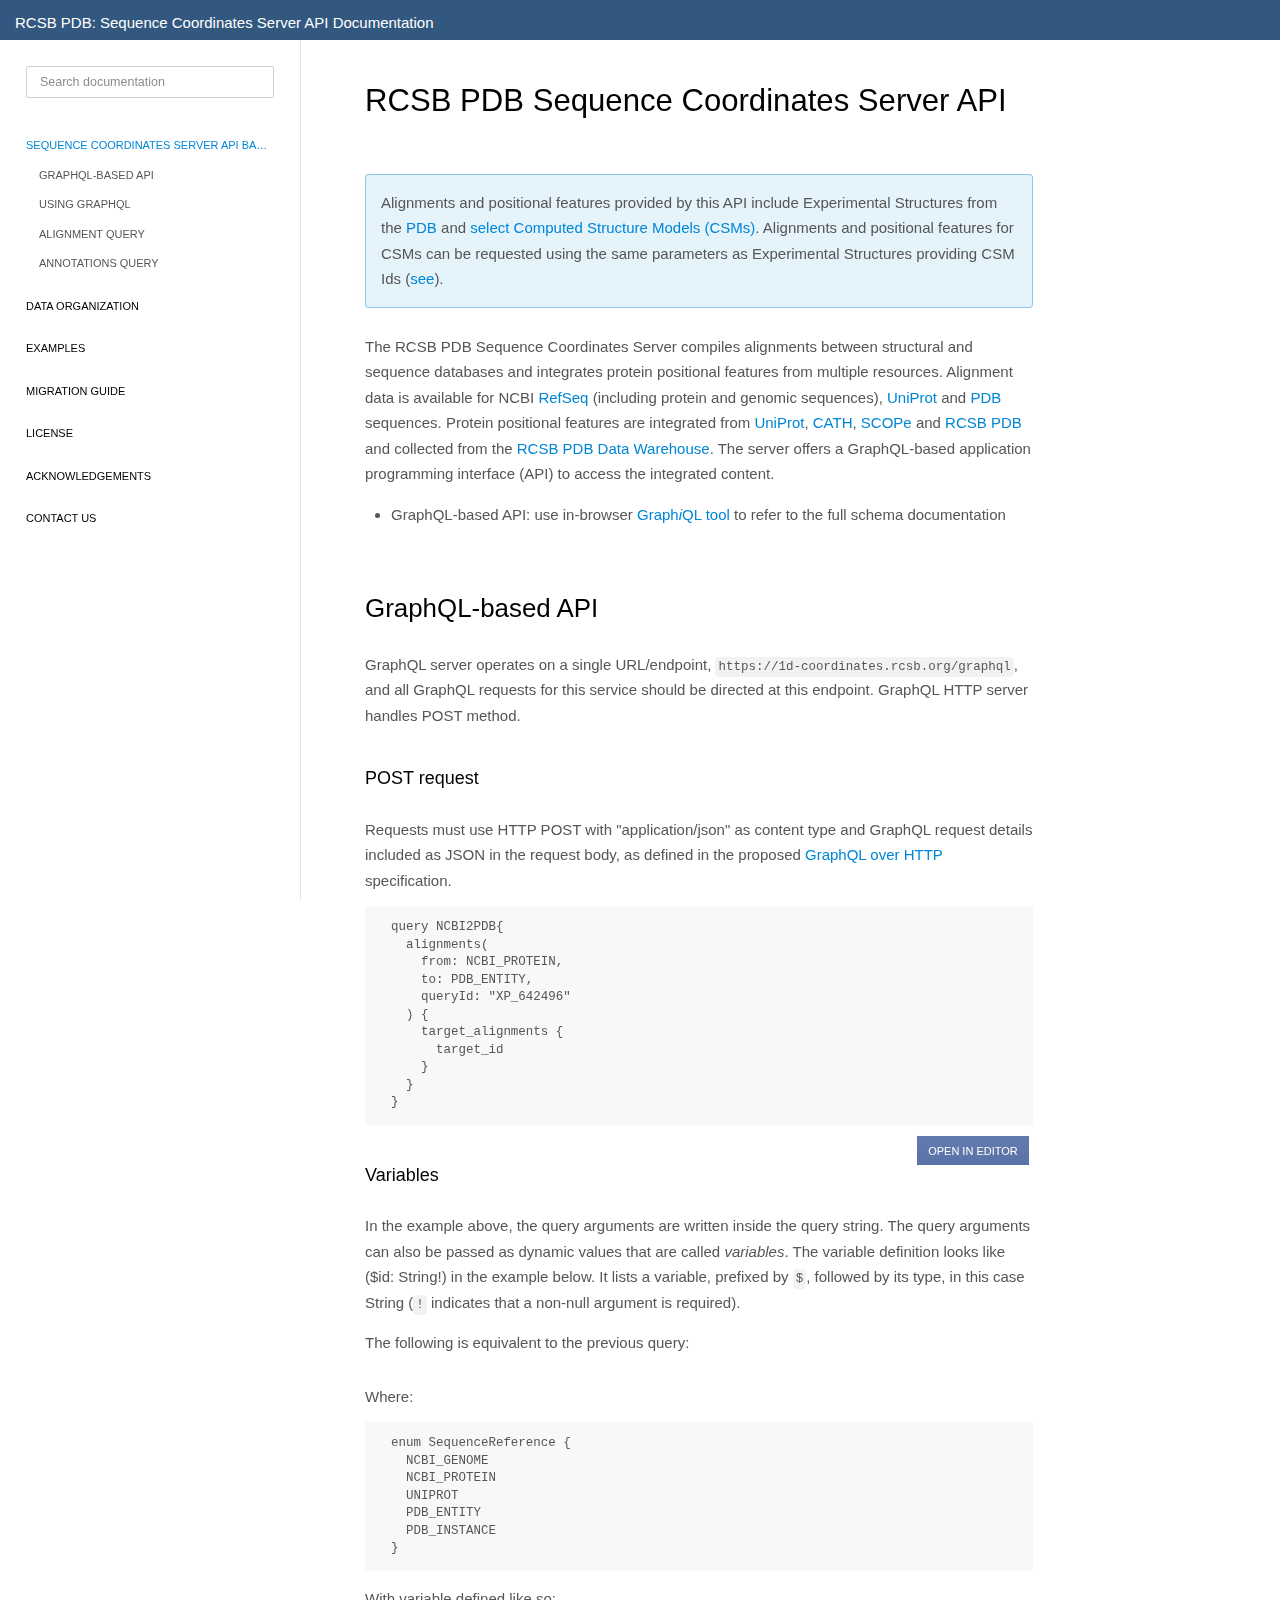
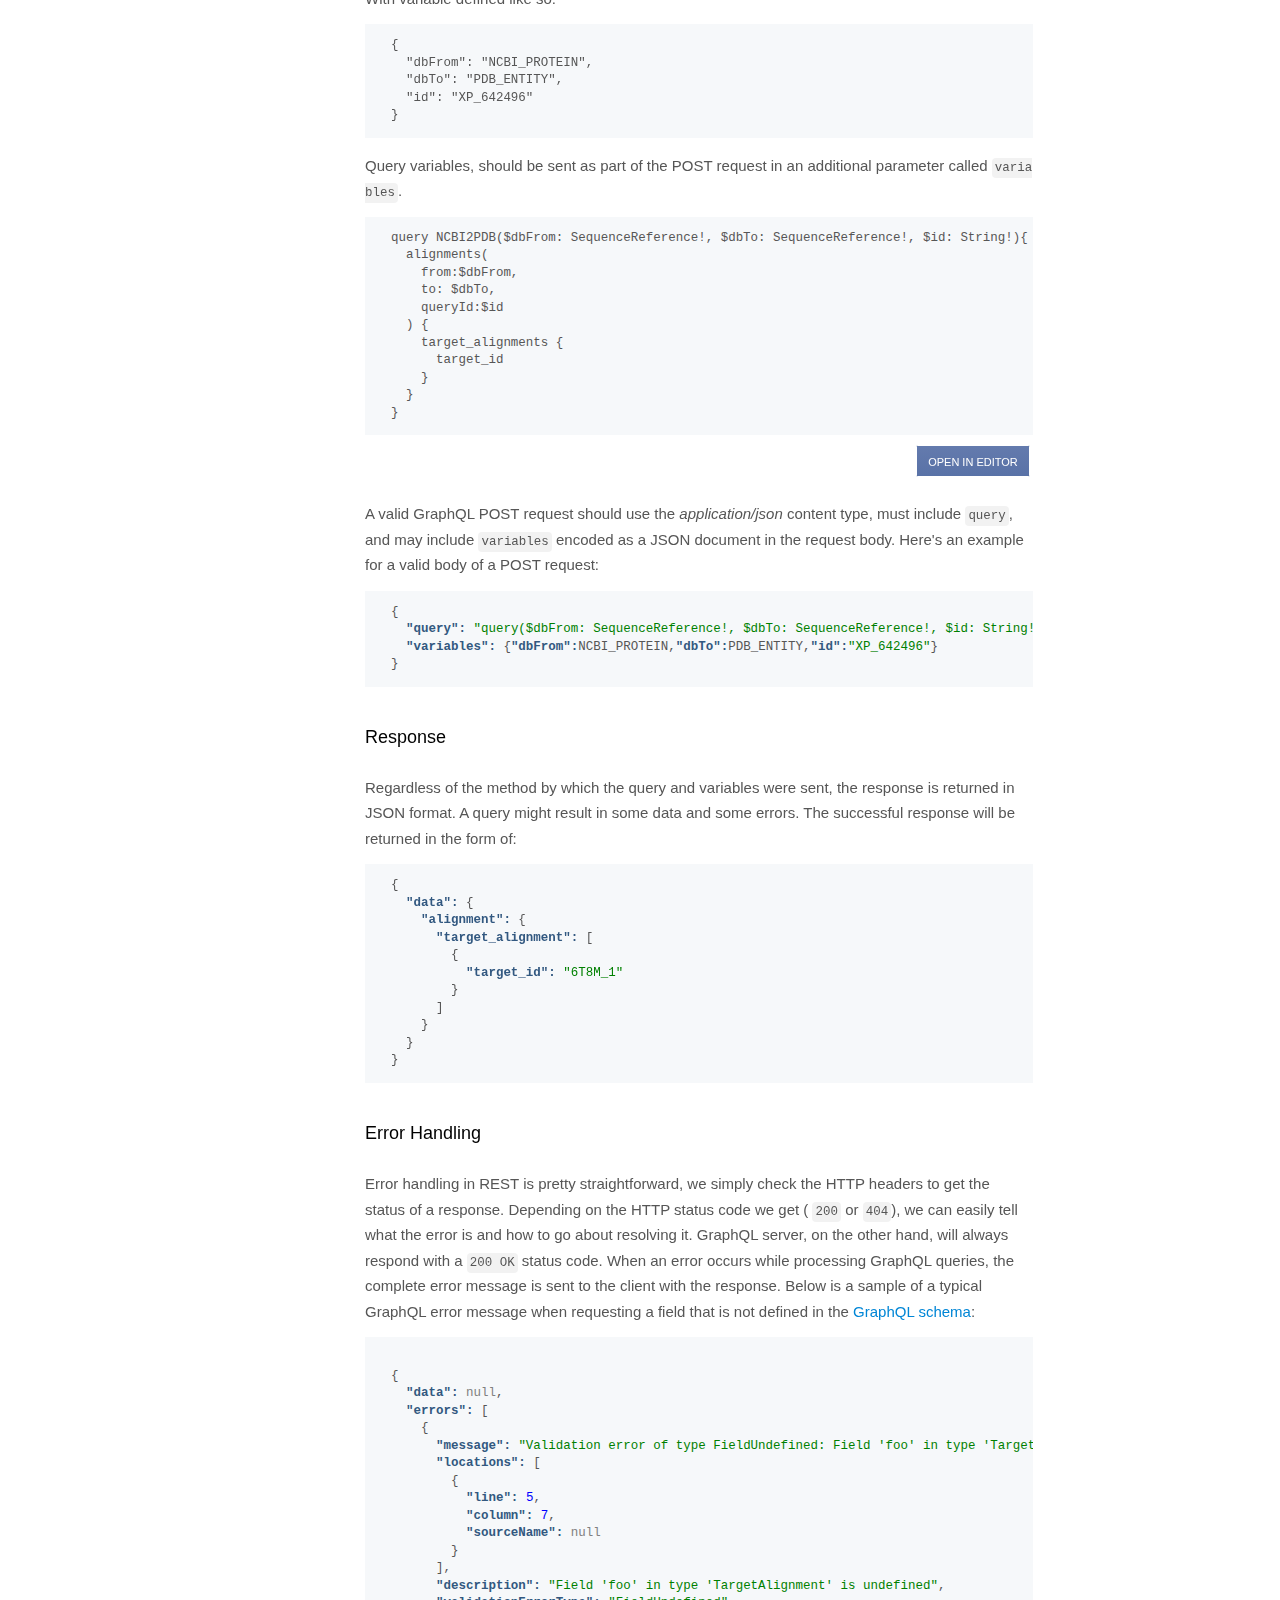
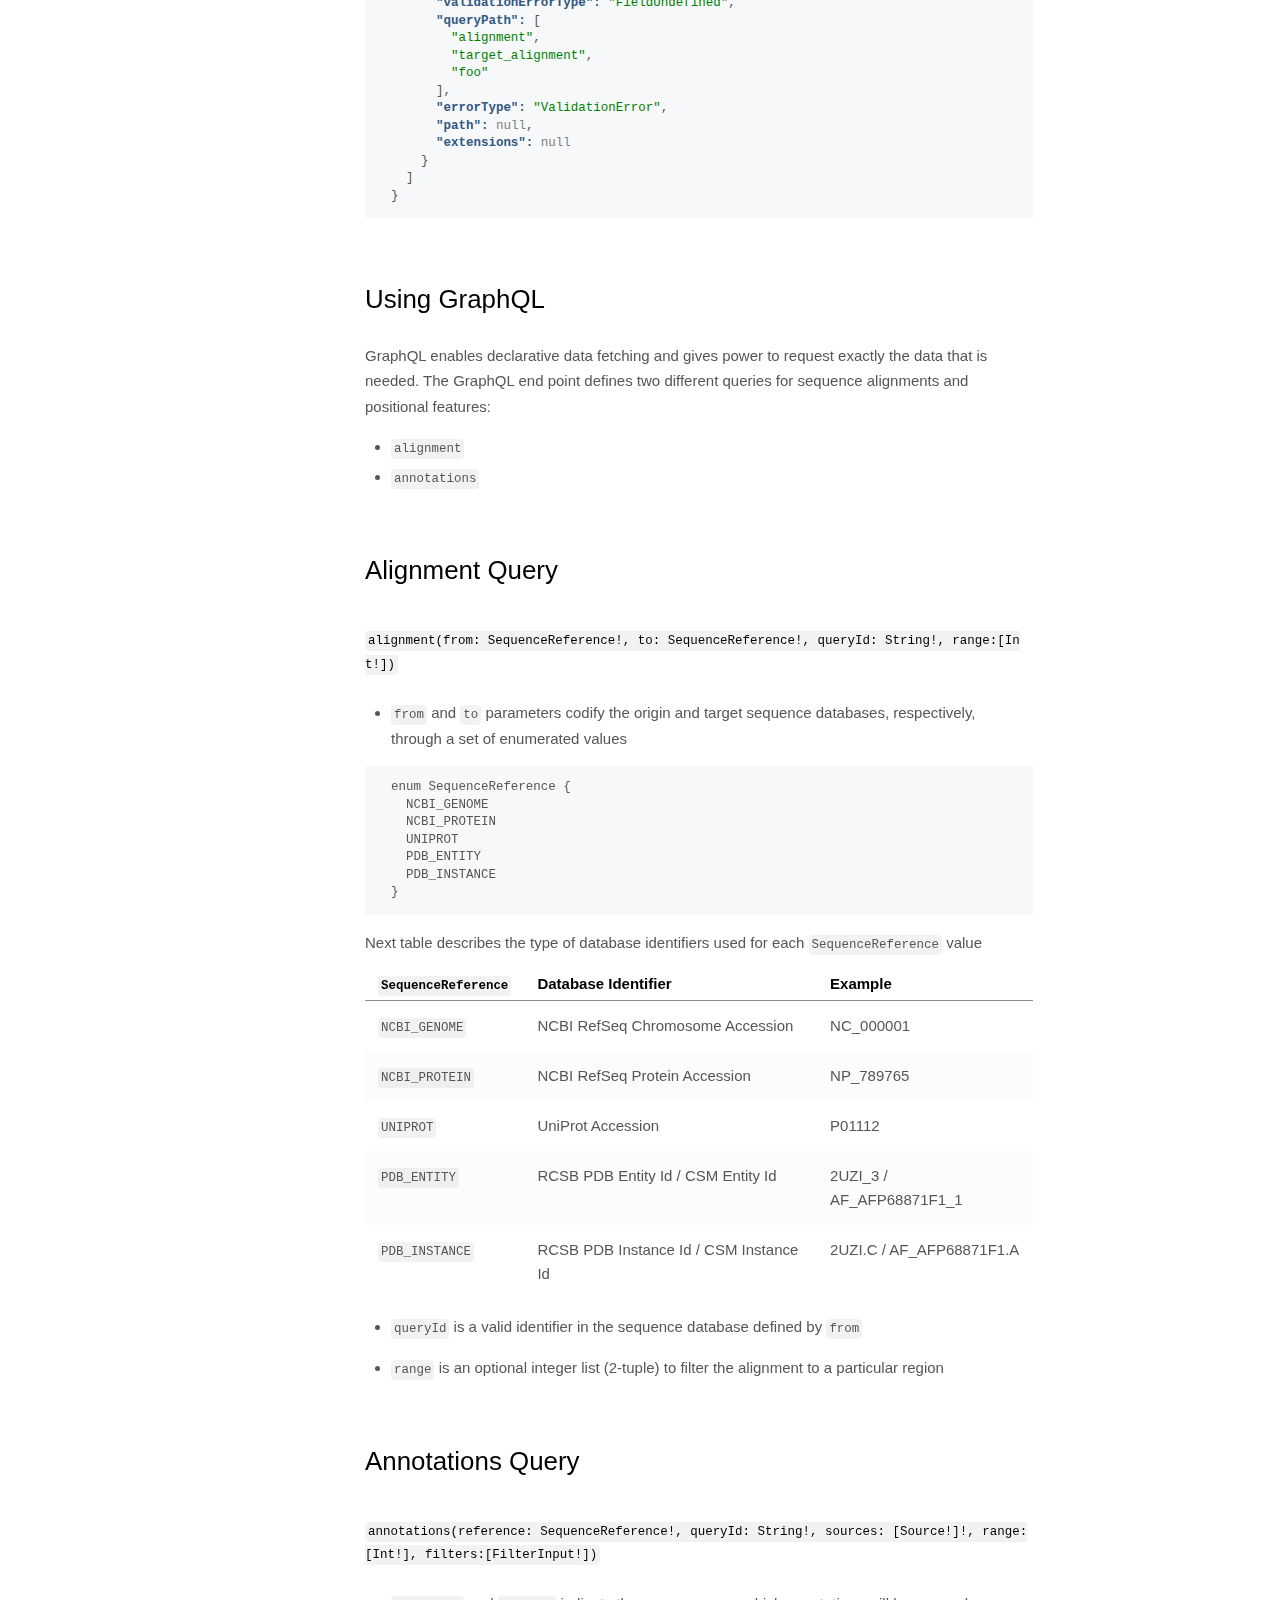
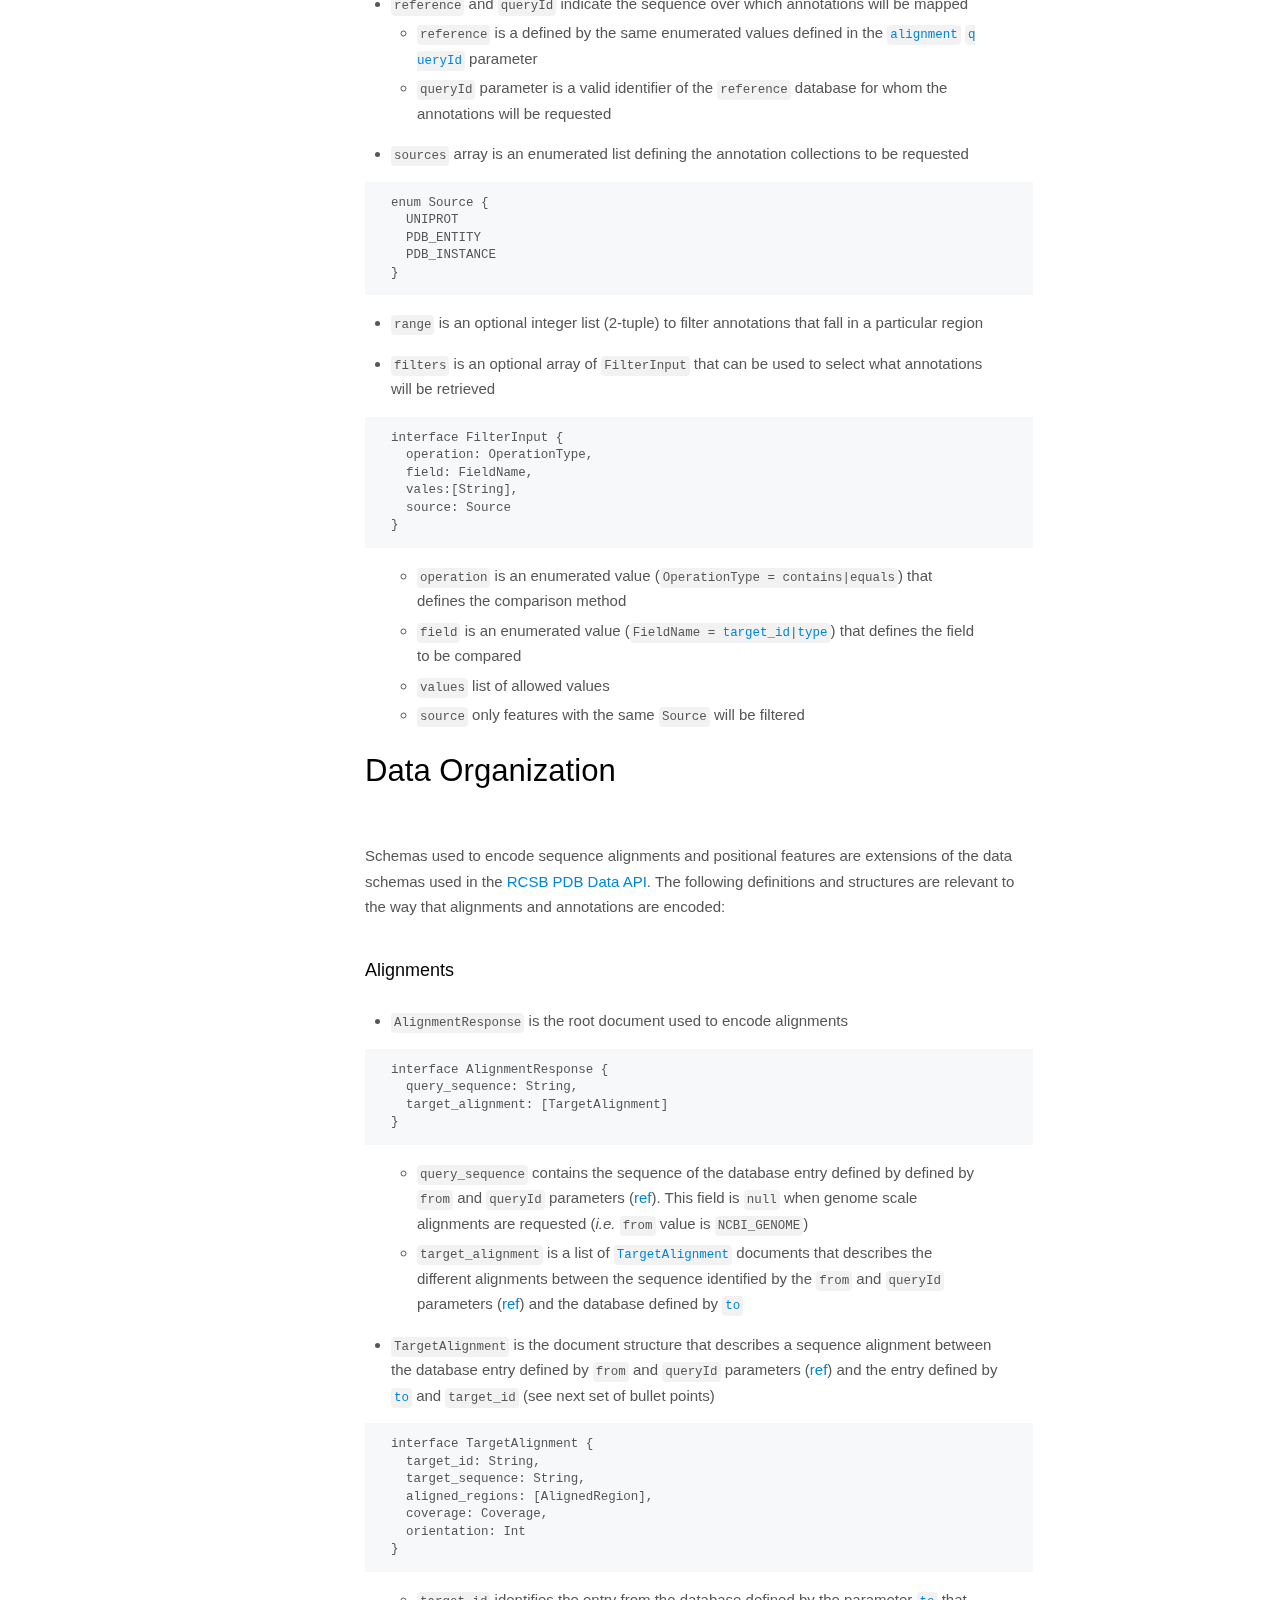
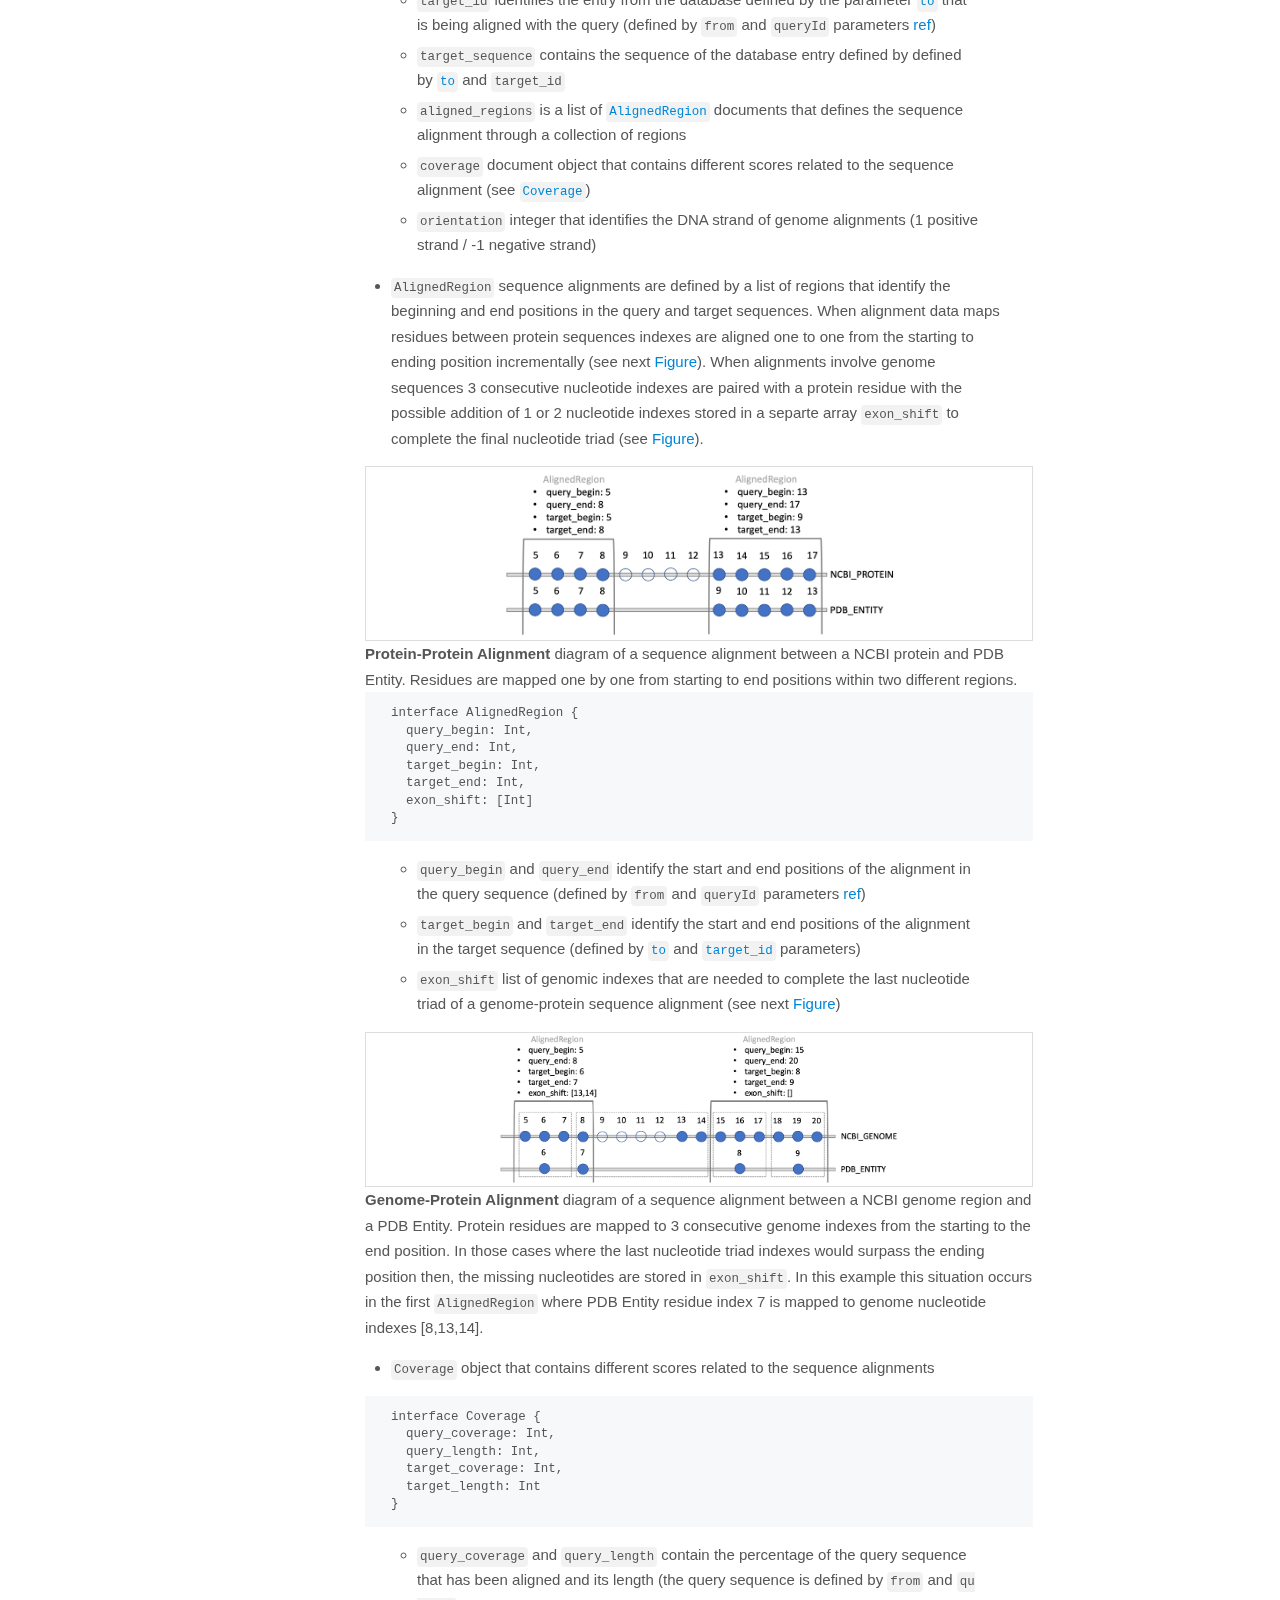
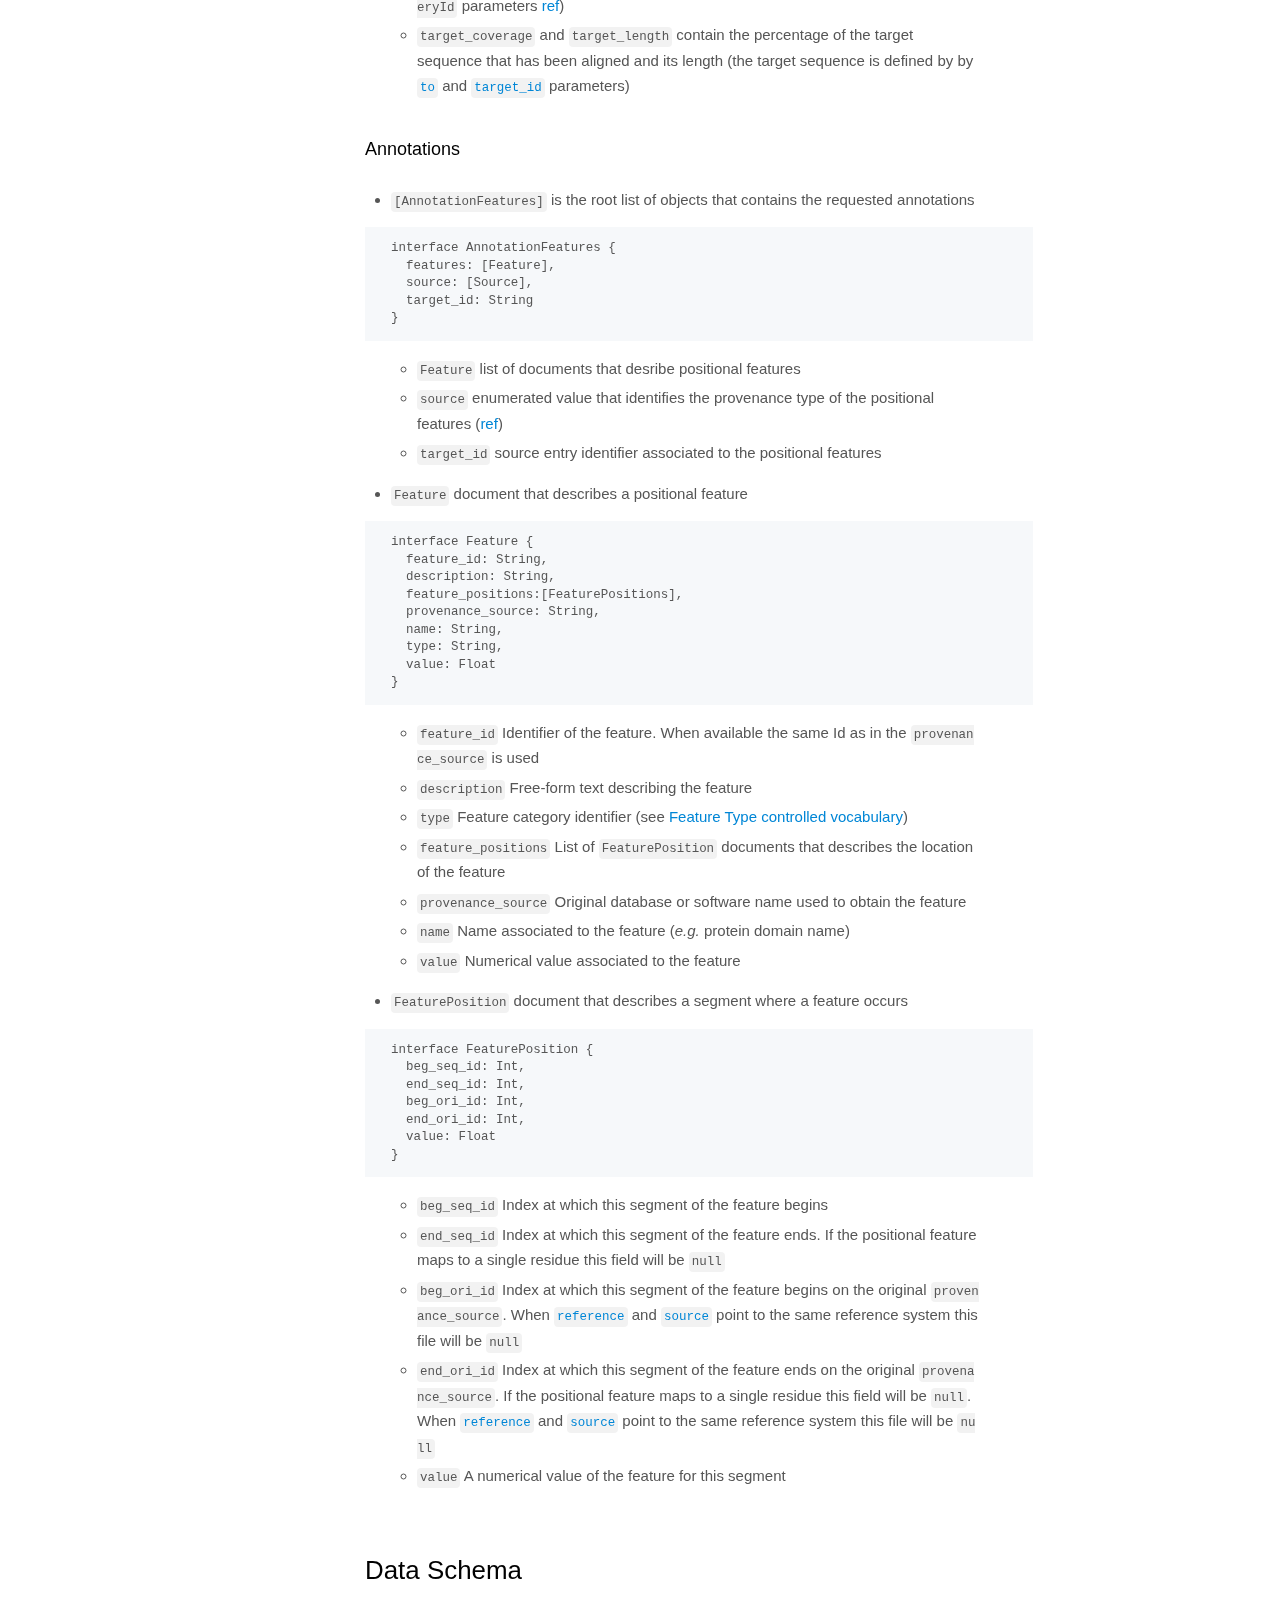
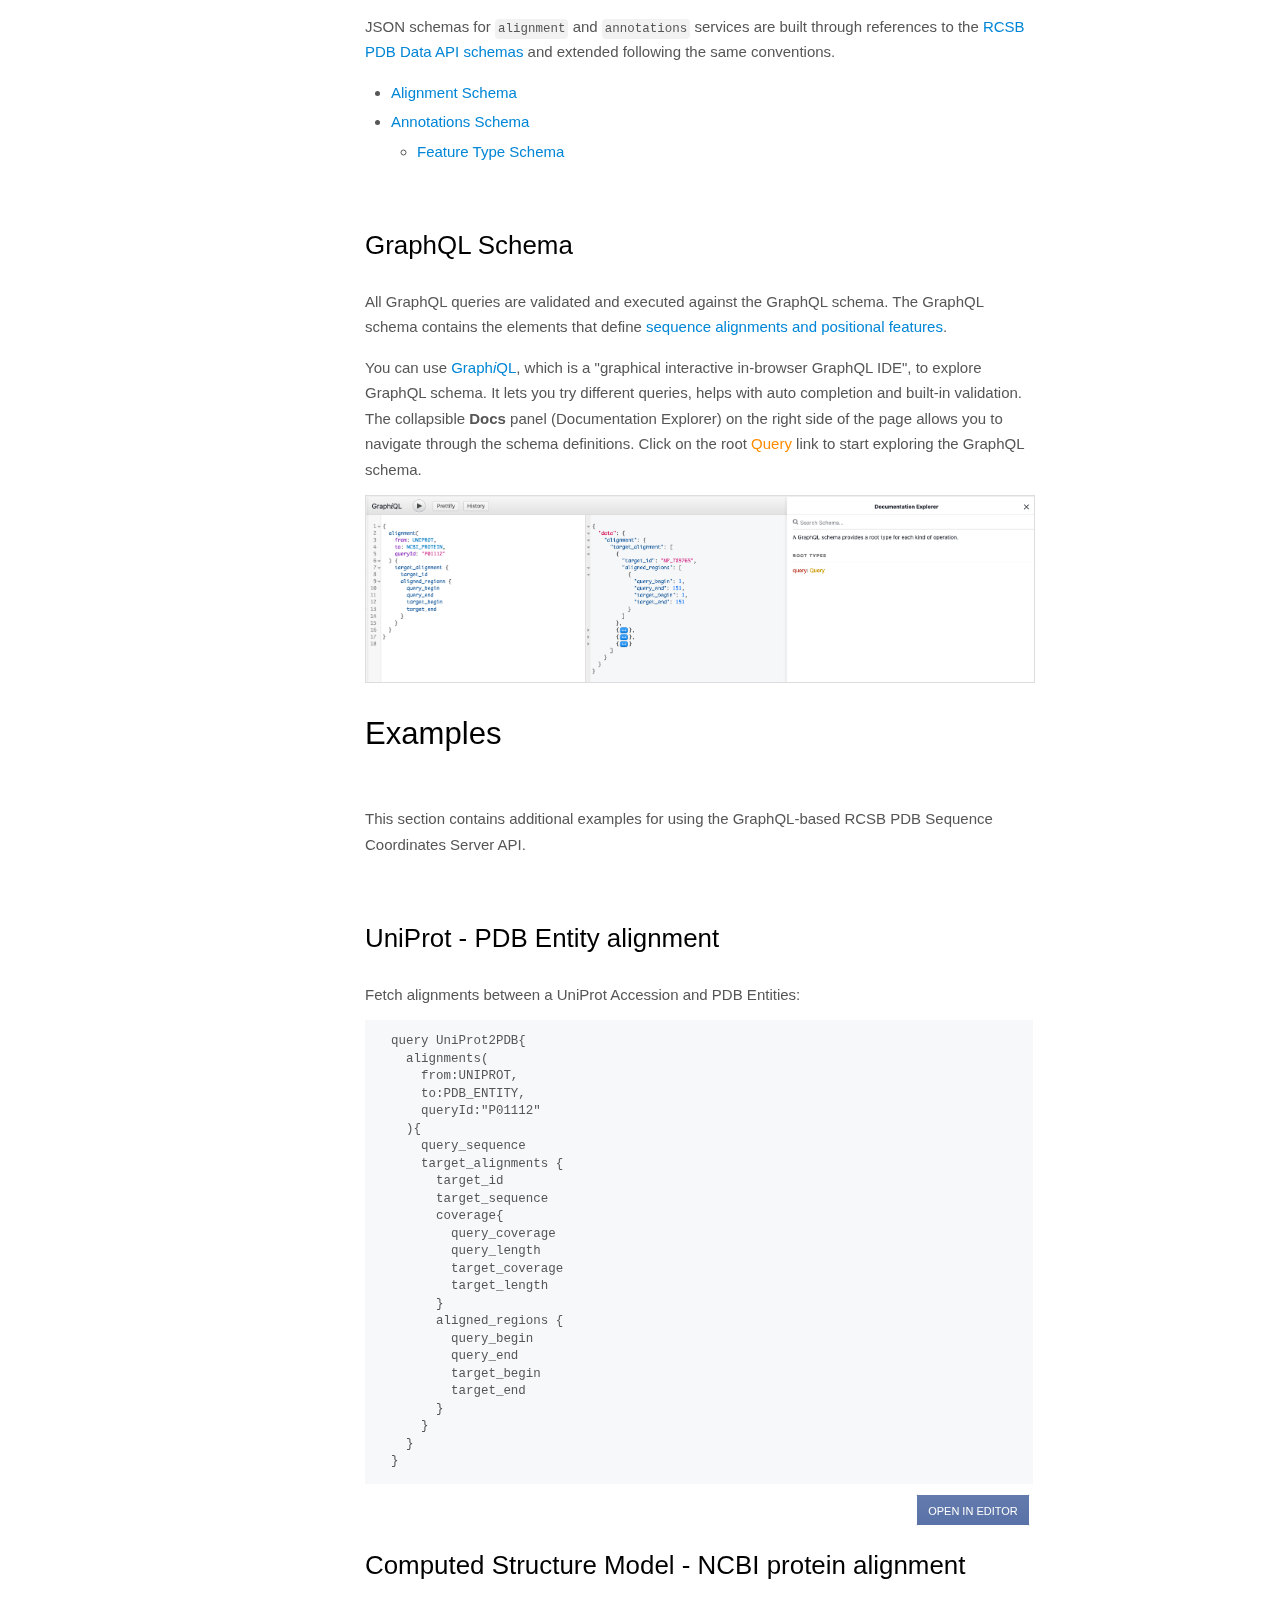
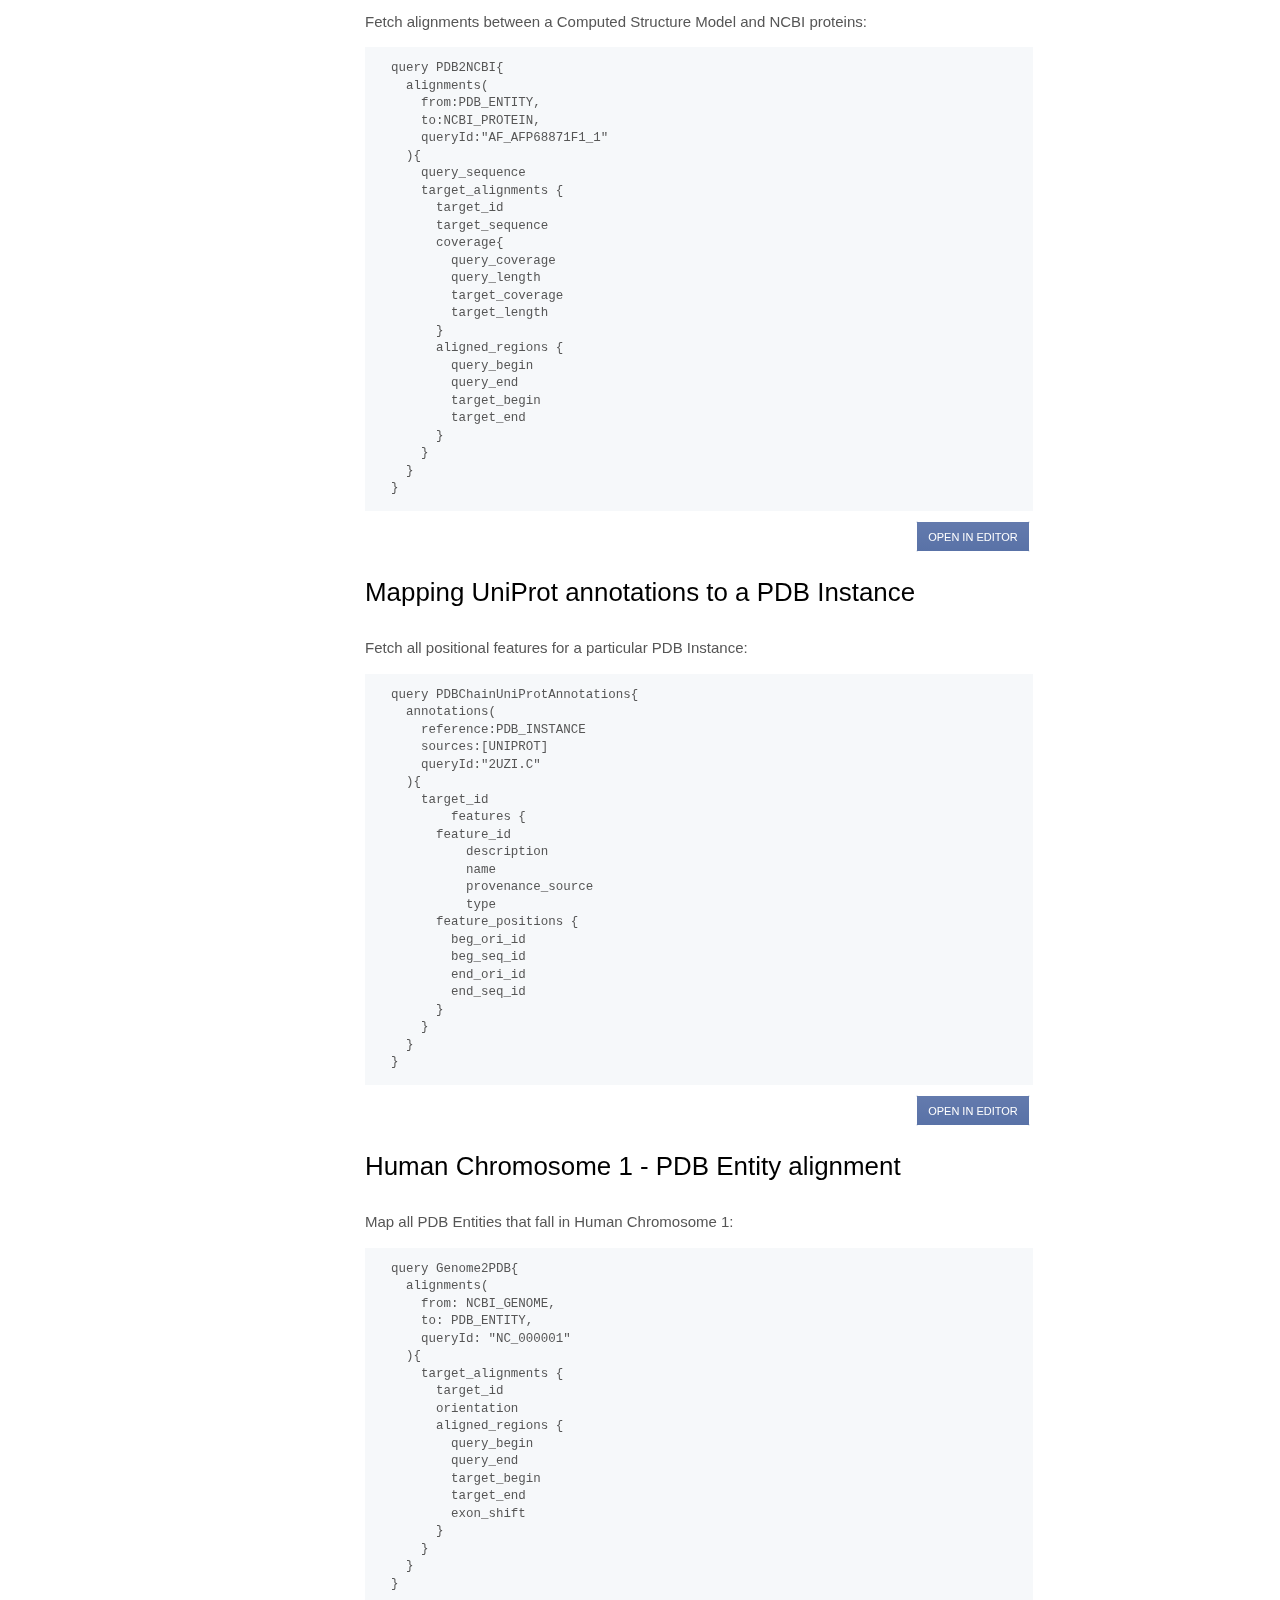
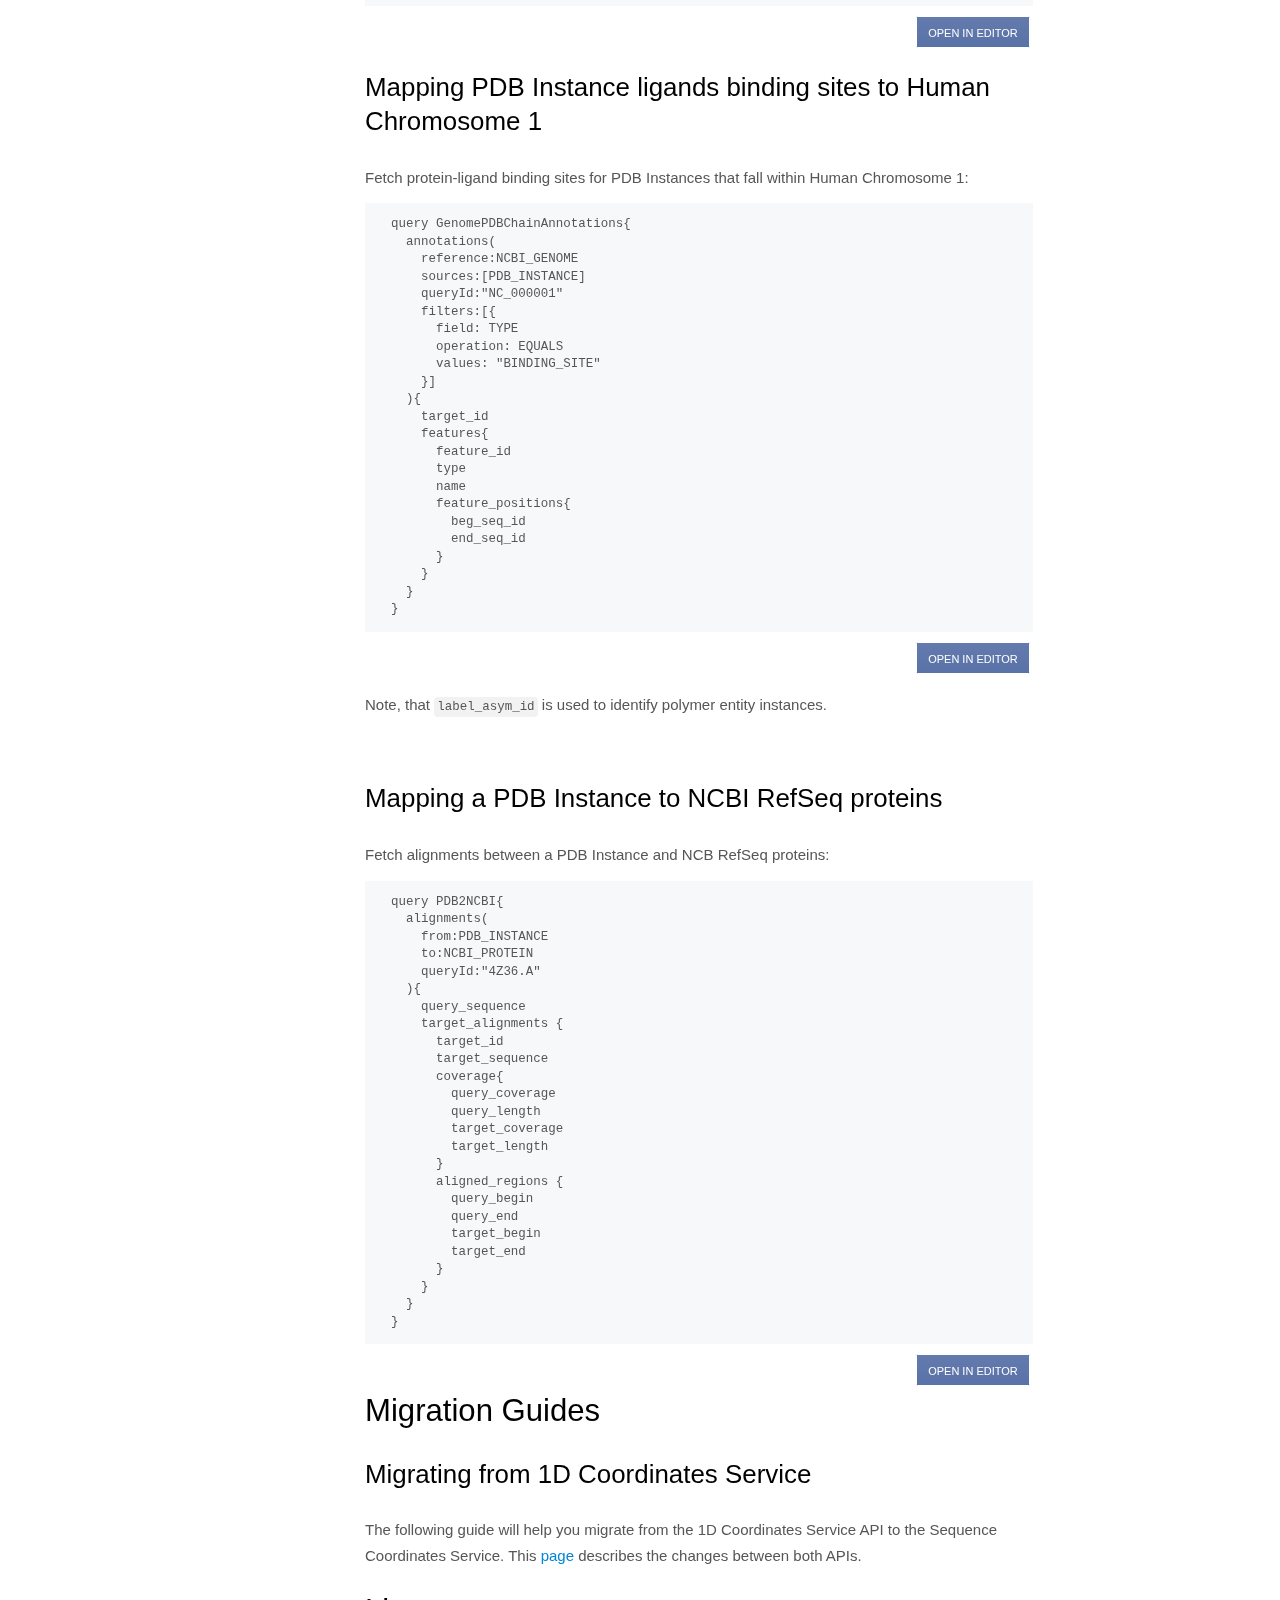
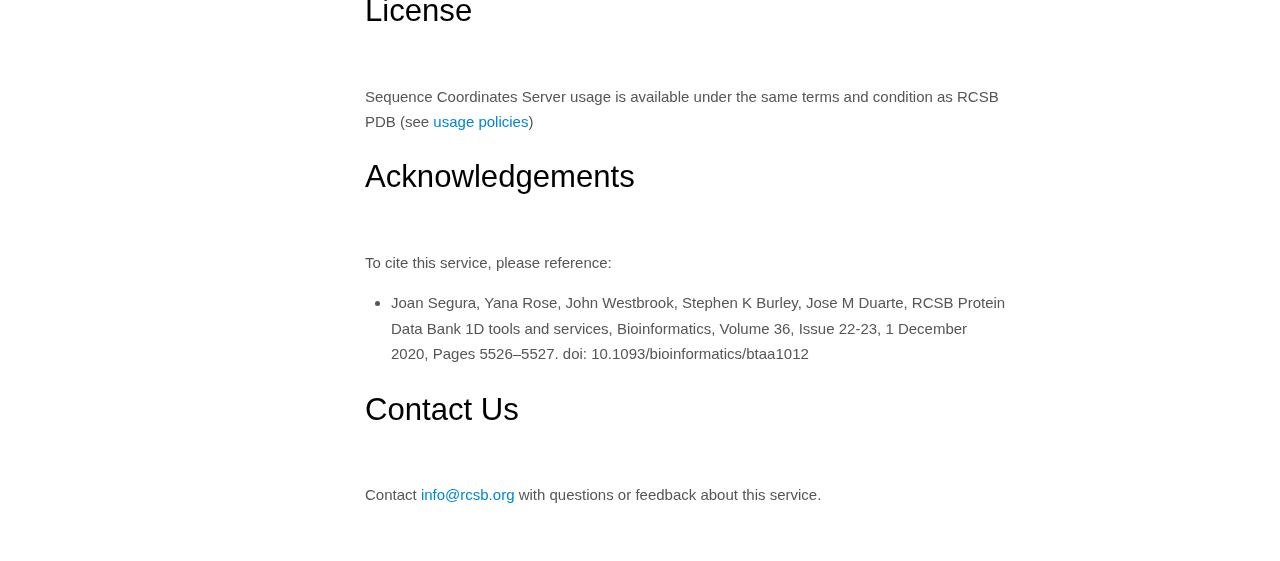
==== commit fa316bfd: "typos" ====
--- a/src/main/resources/static/index.html
+++ b/src/main/resources/static/index.html
@@ -589,7 +589,7 @@
 
         <h2 id="migration-1d-seq">Migrating from  1D Coordinates Service</h2>
         <p>
-            The following guide will help you migrate from 1D Coordinates Service API to Sequence Coordinates Service.
+            The following guide will help you migrate from the 1D Coordinates Service API to the Sequence Coordinates Service.
             This <a href="/migration/migration-guide.html">page</a> describes the changes between both APIs.
         </p>
 
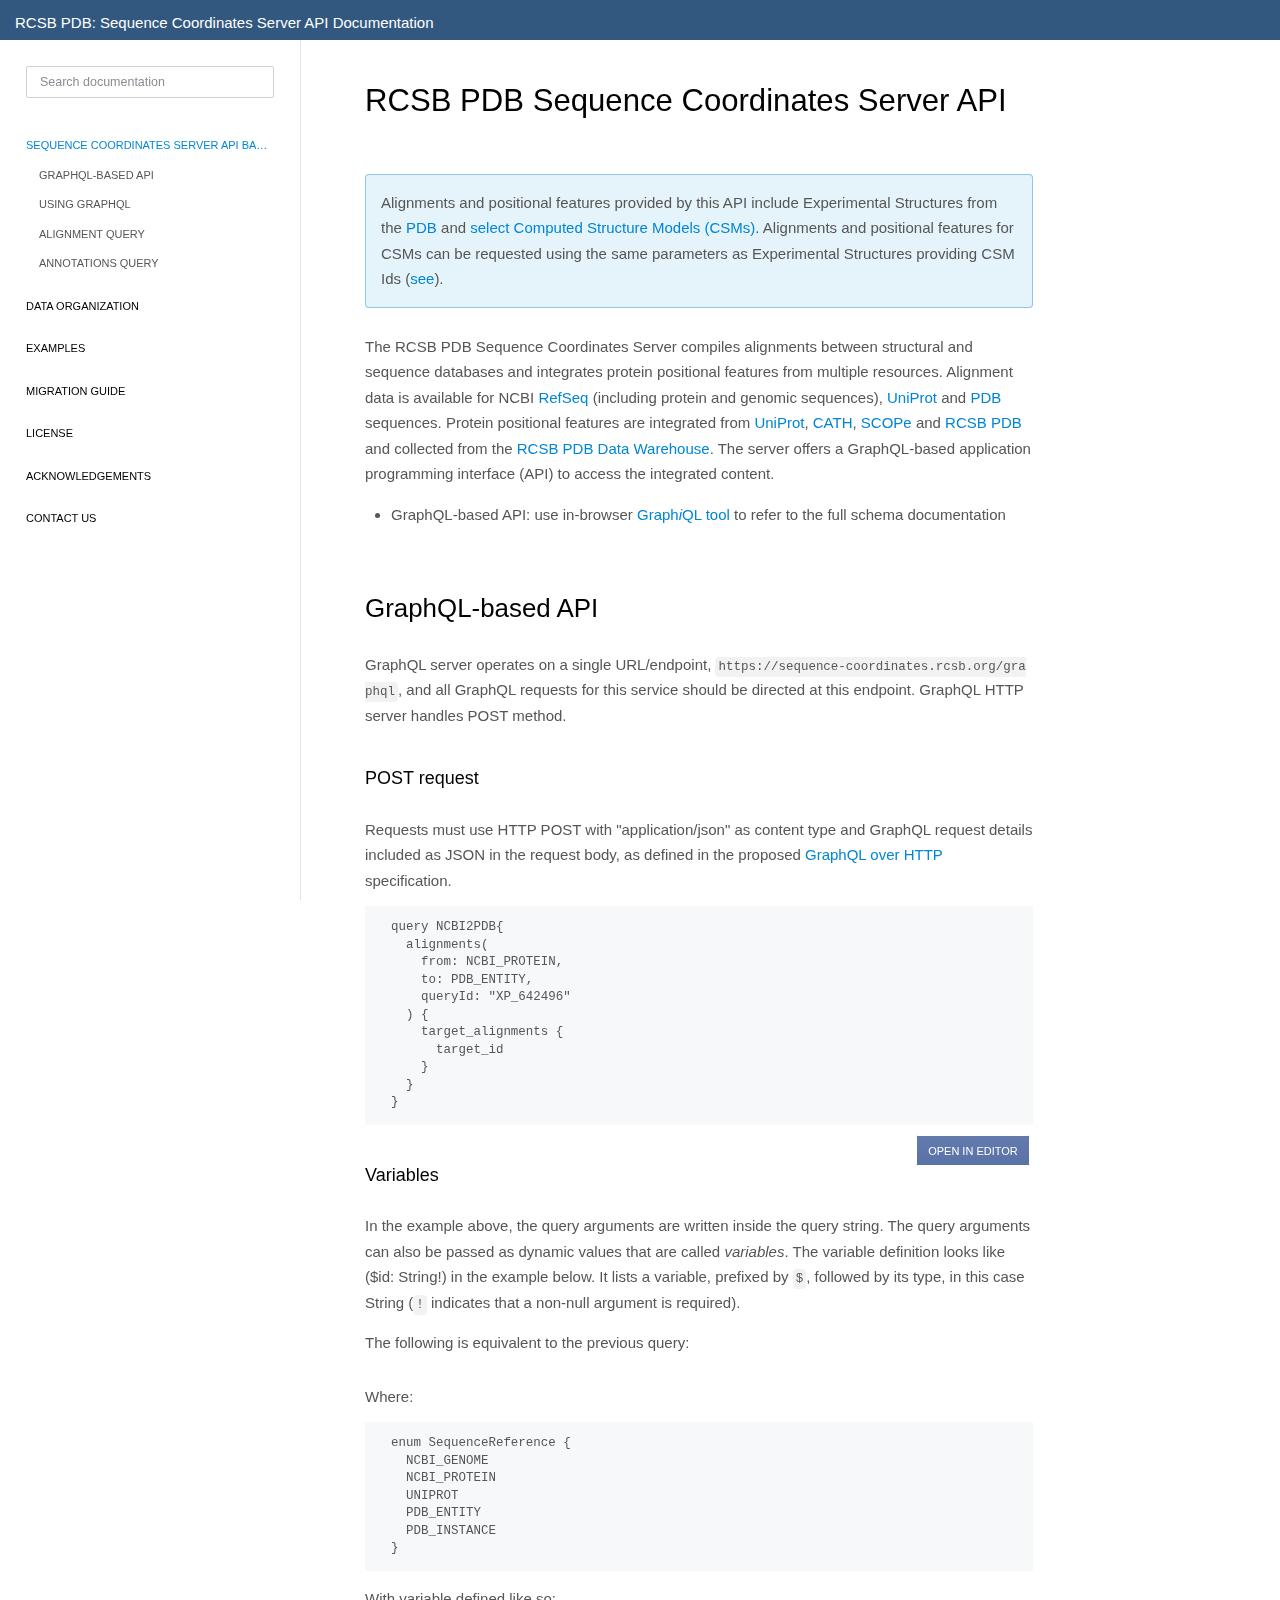
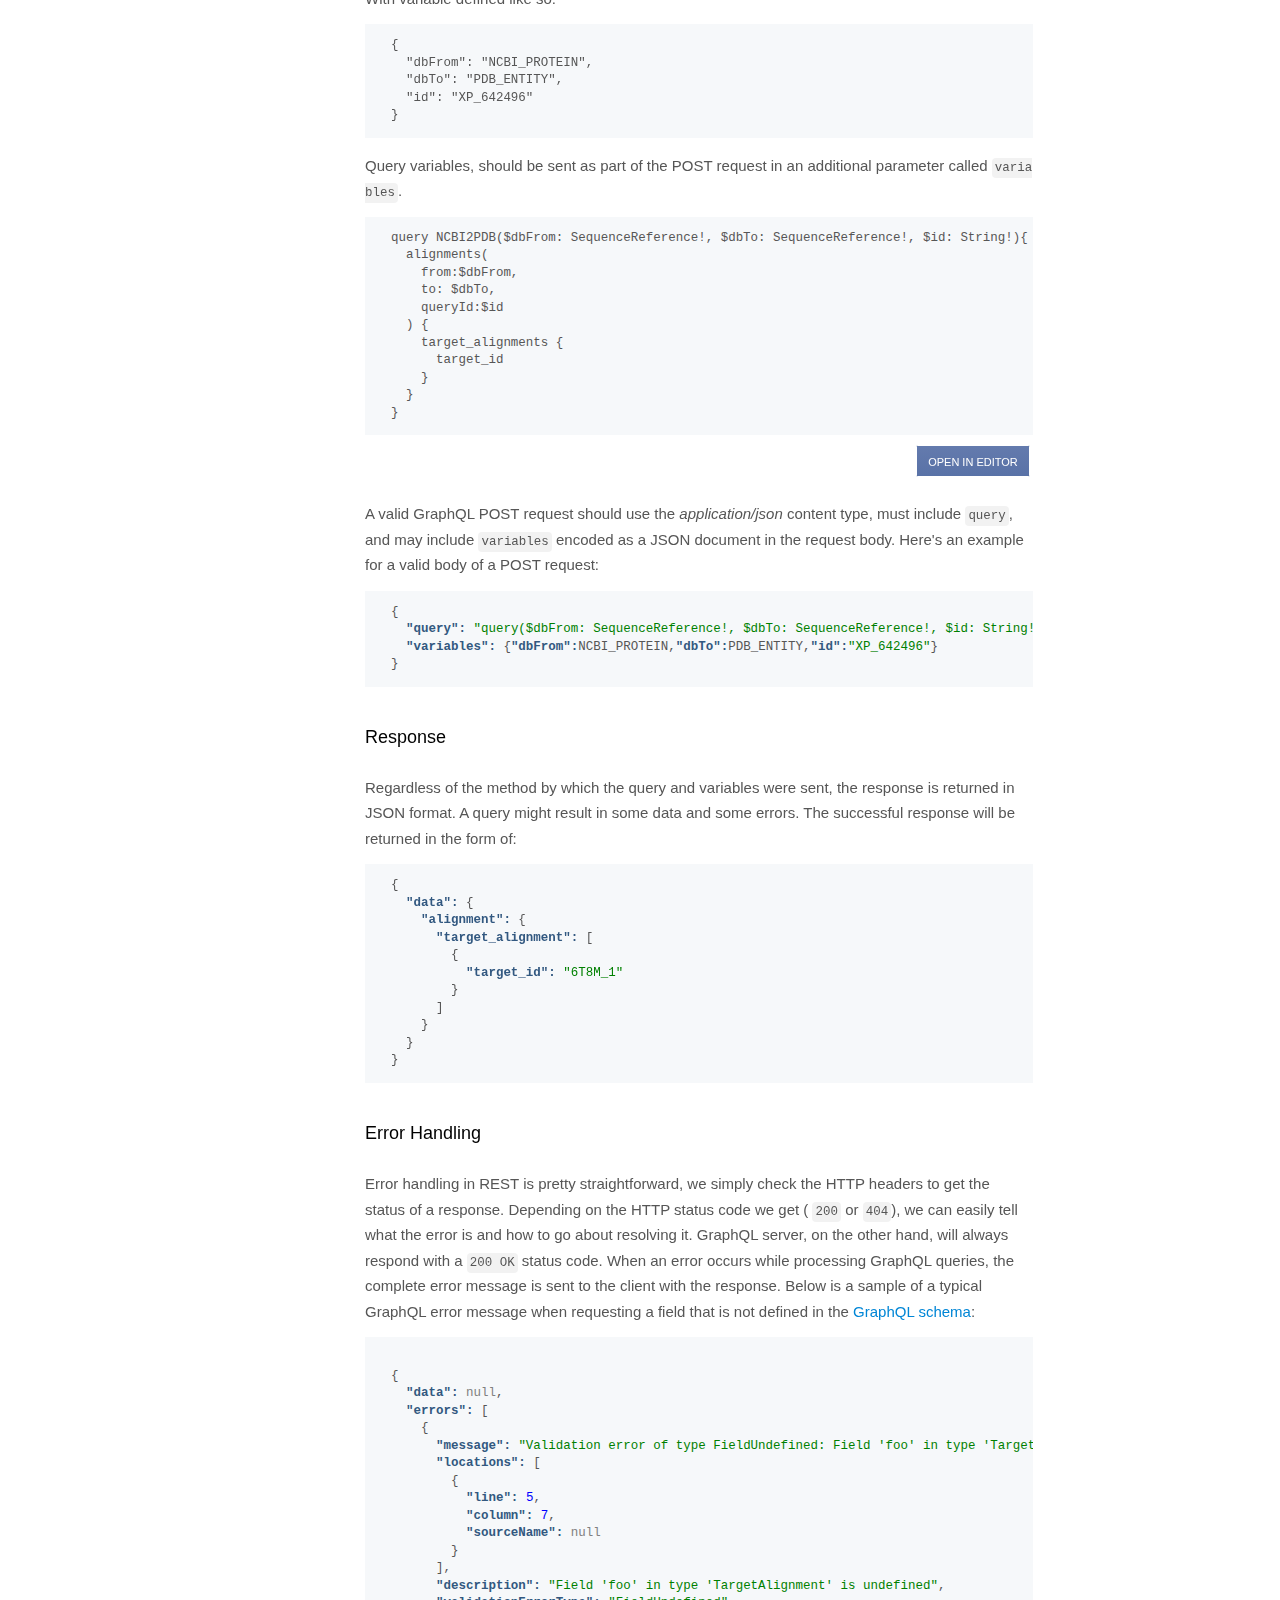
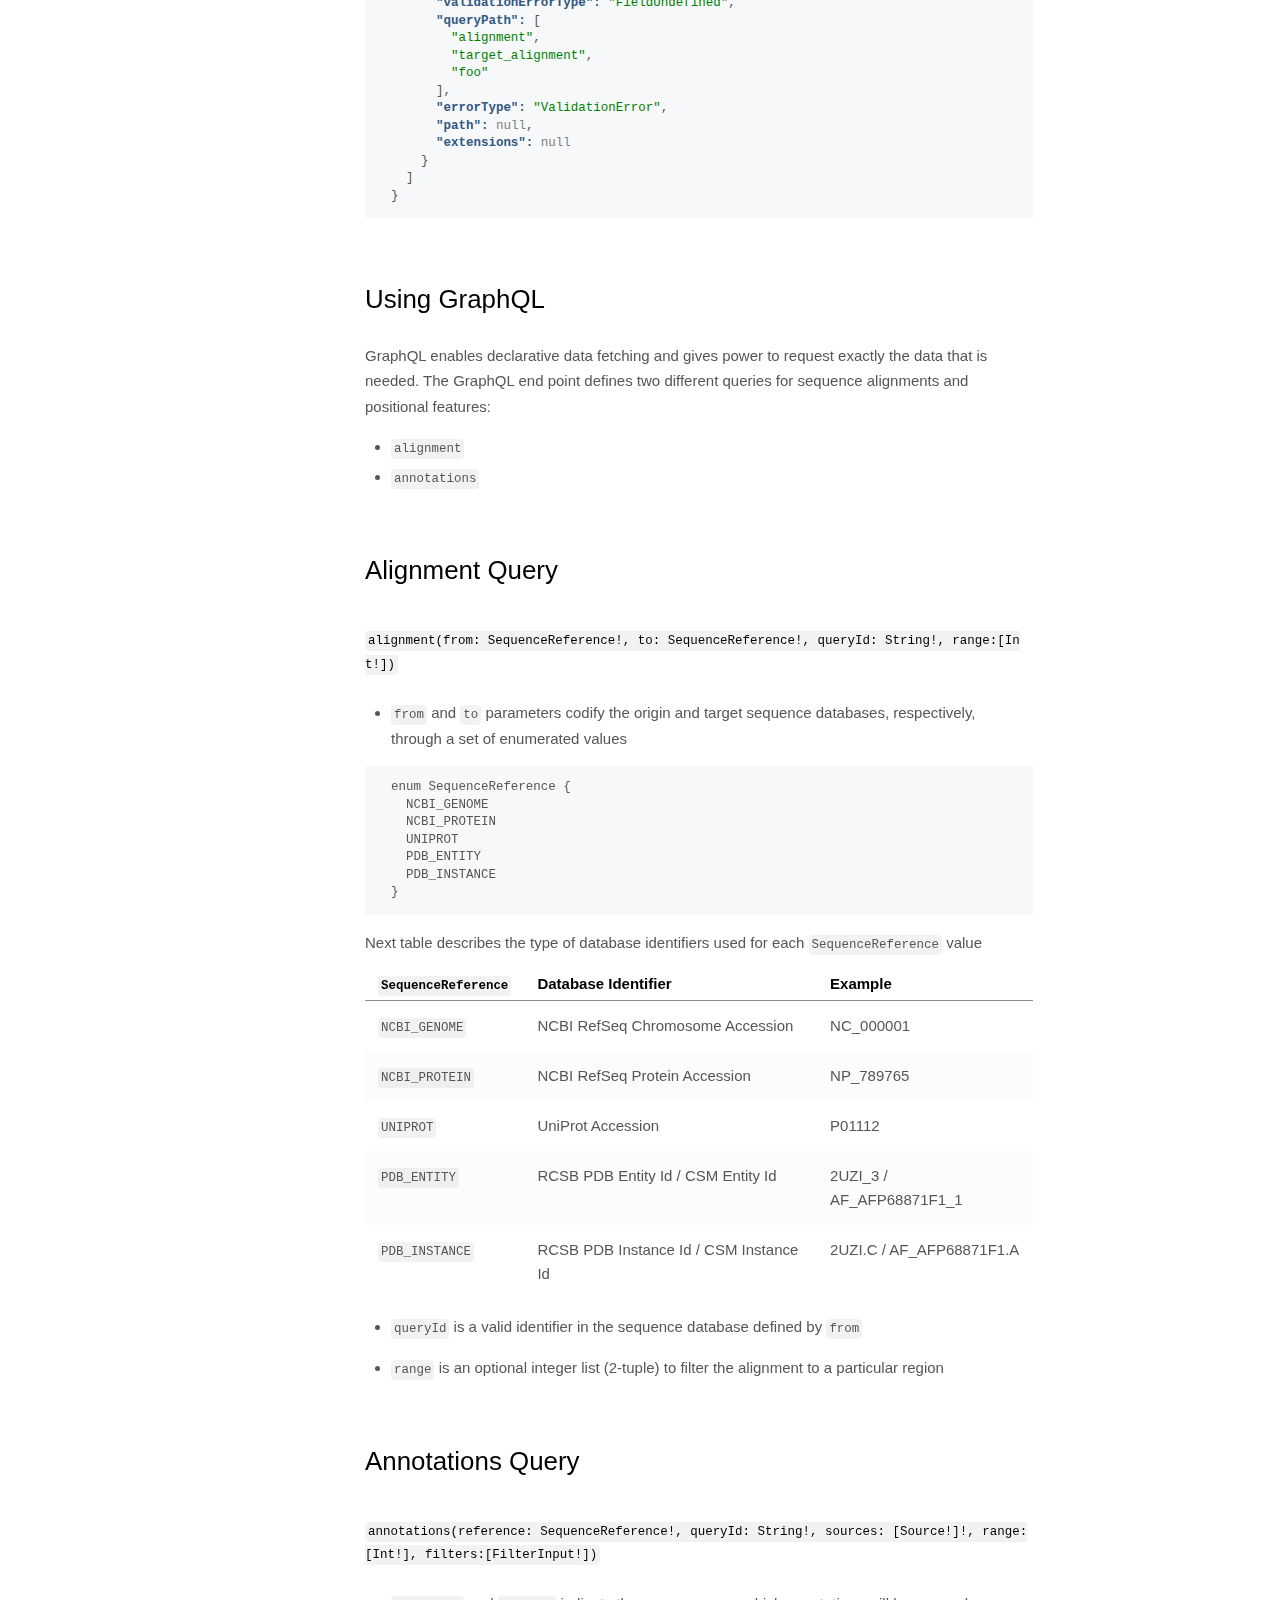
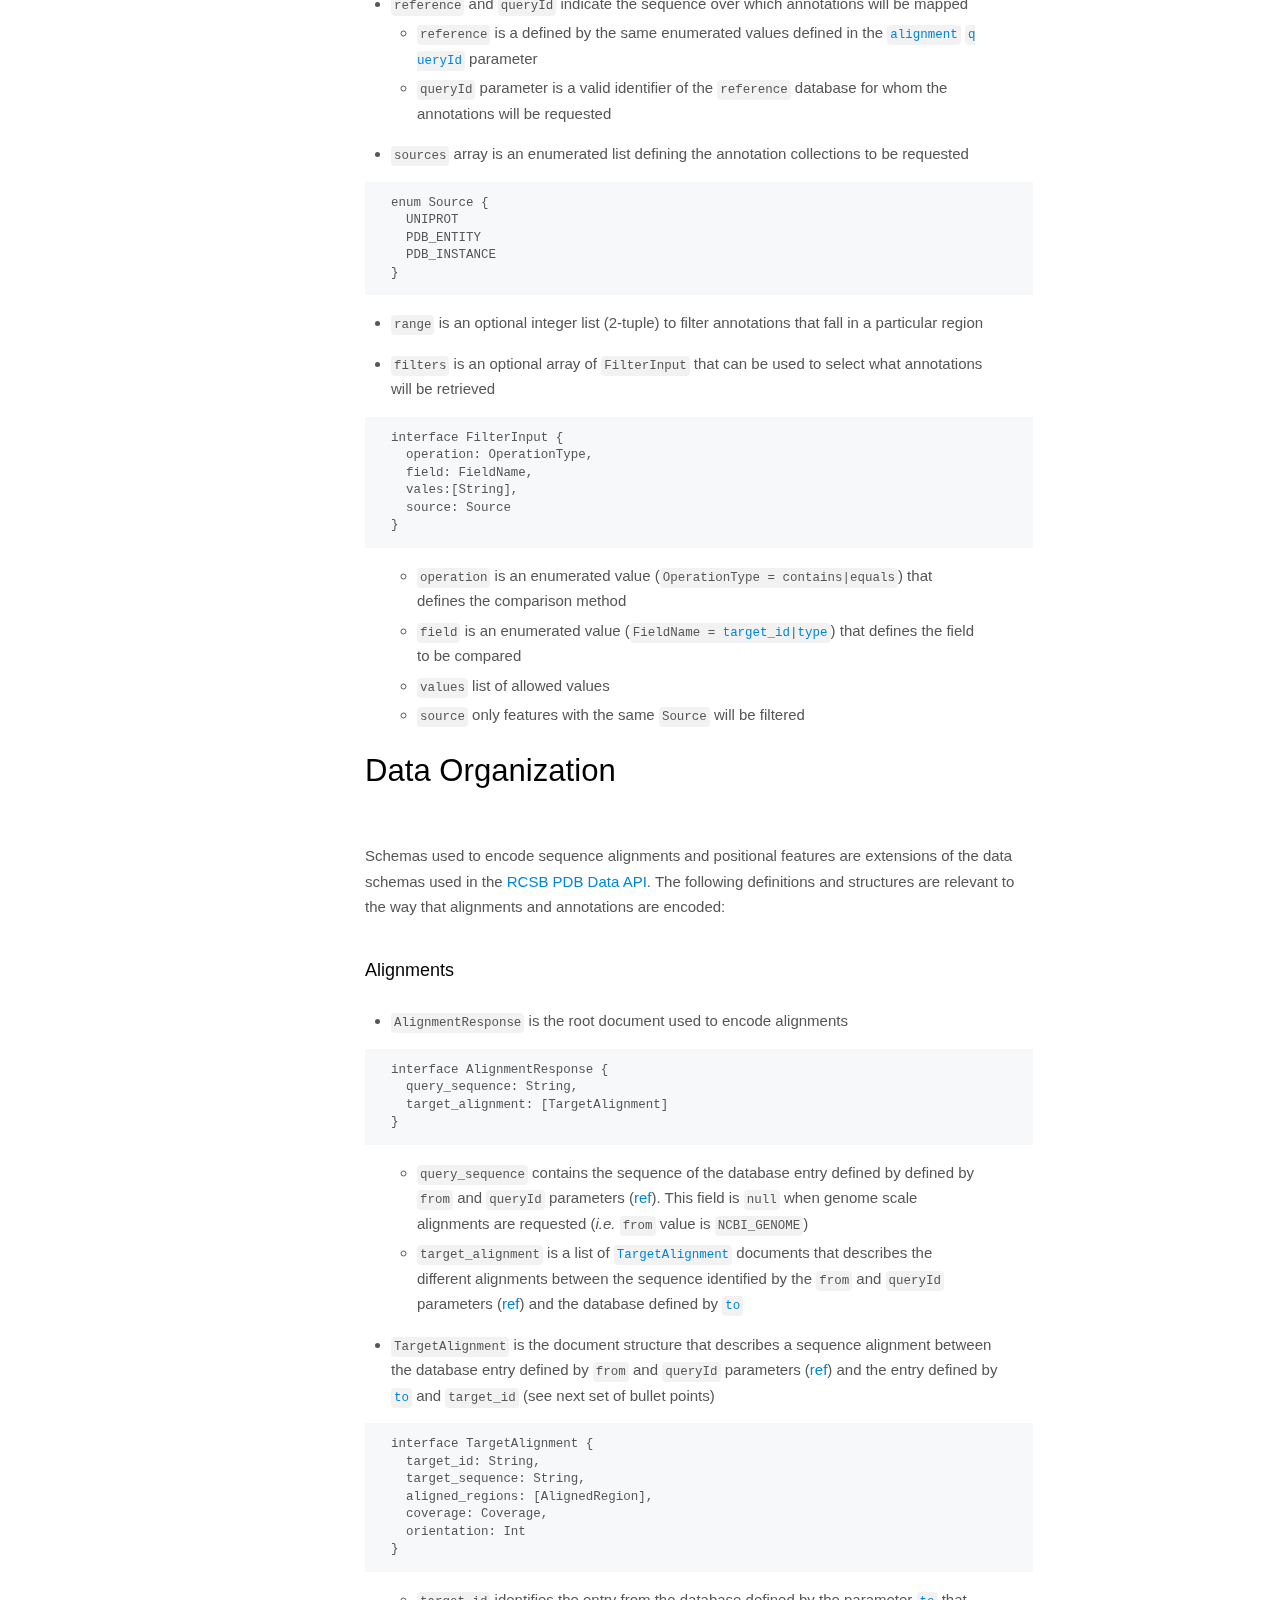
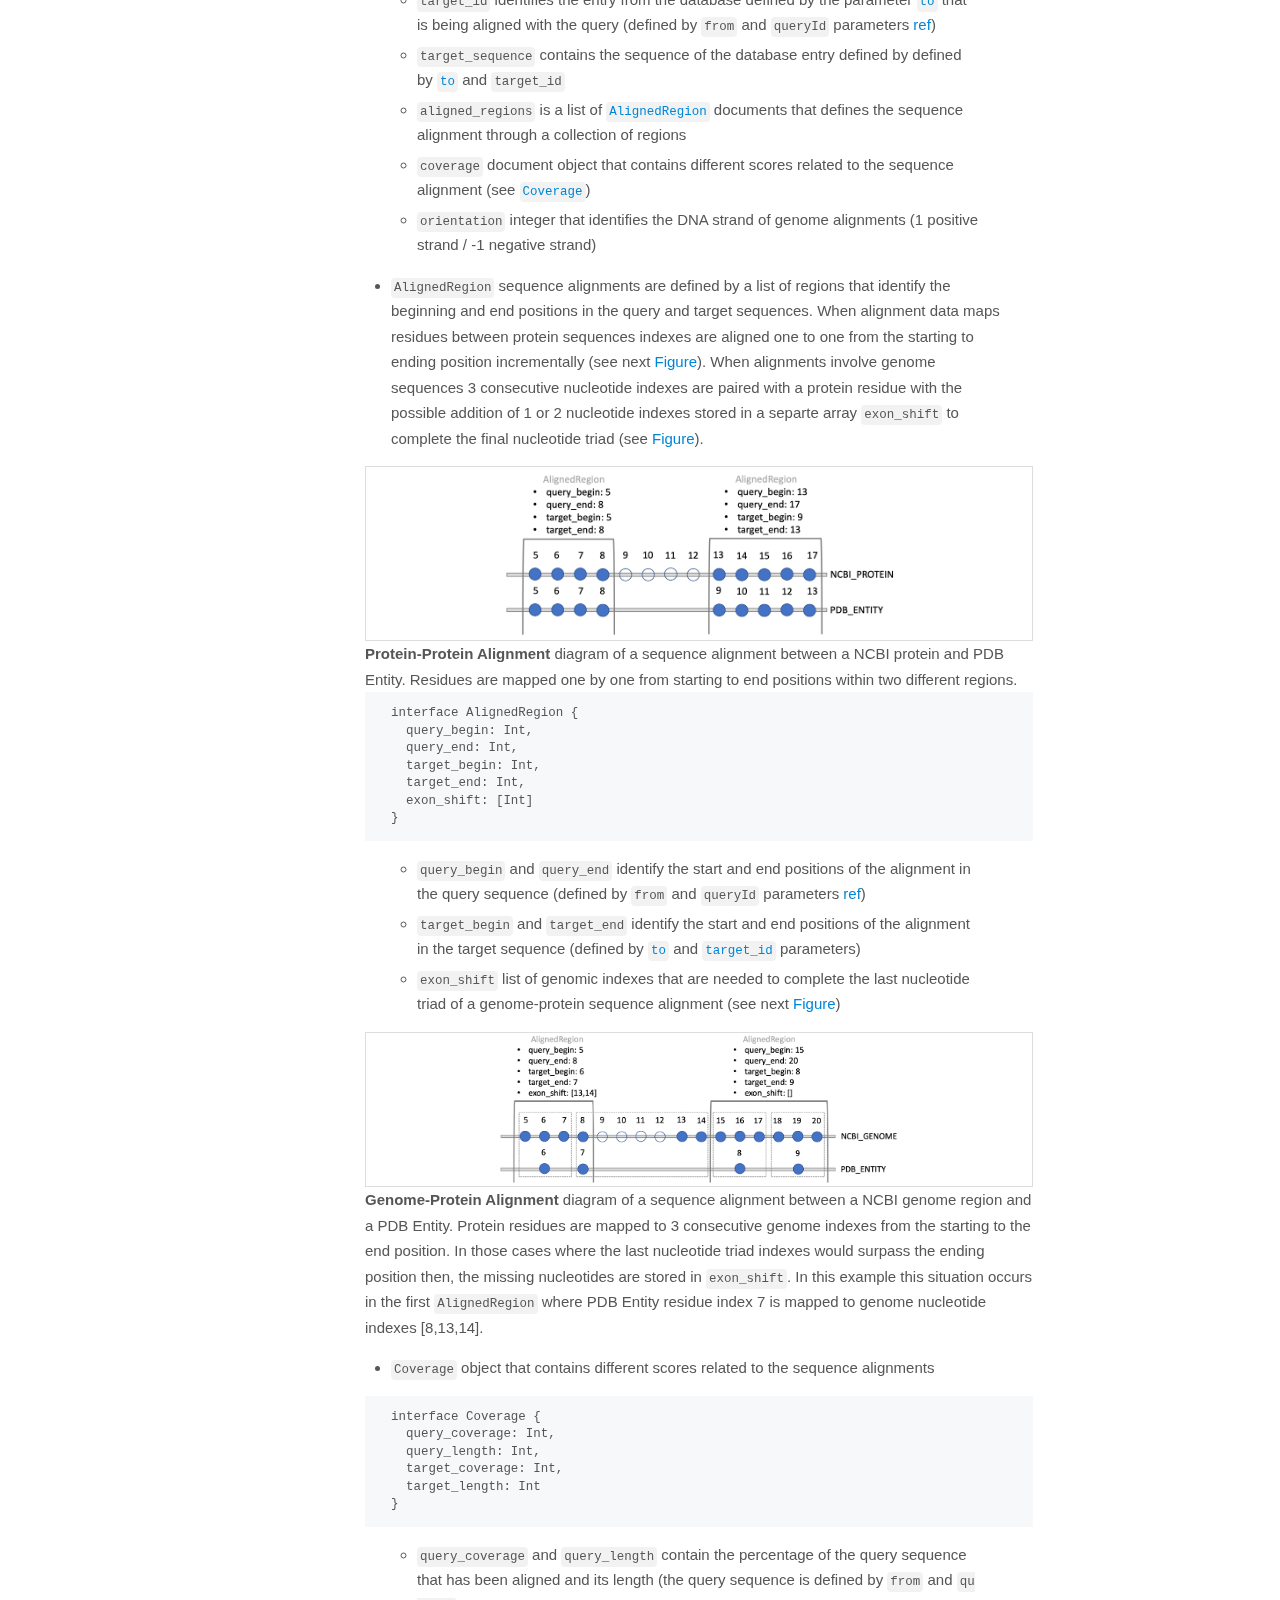
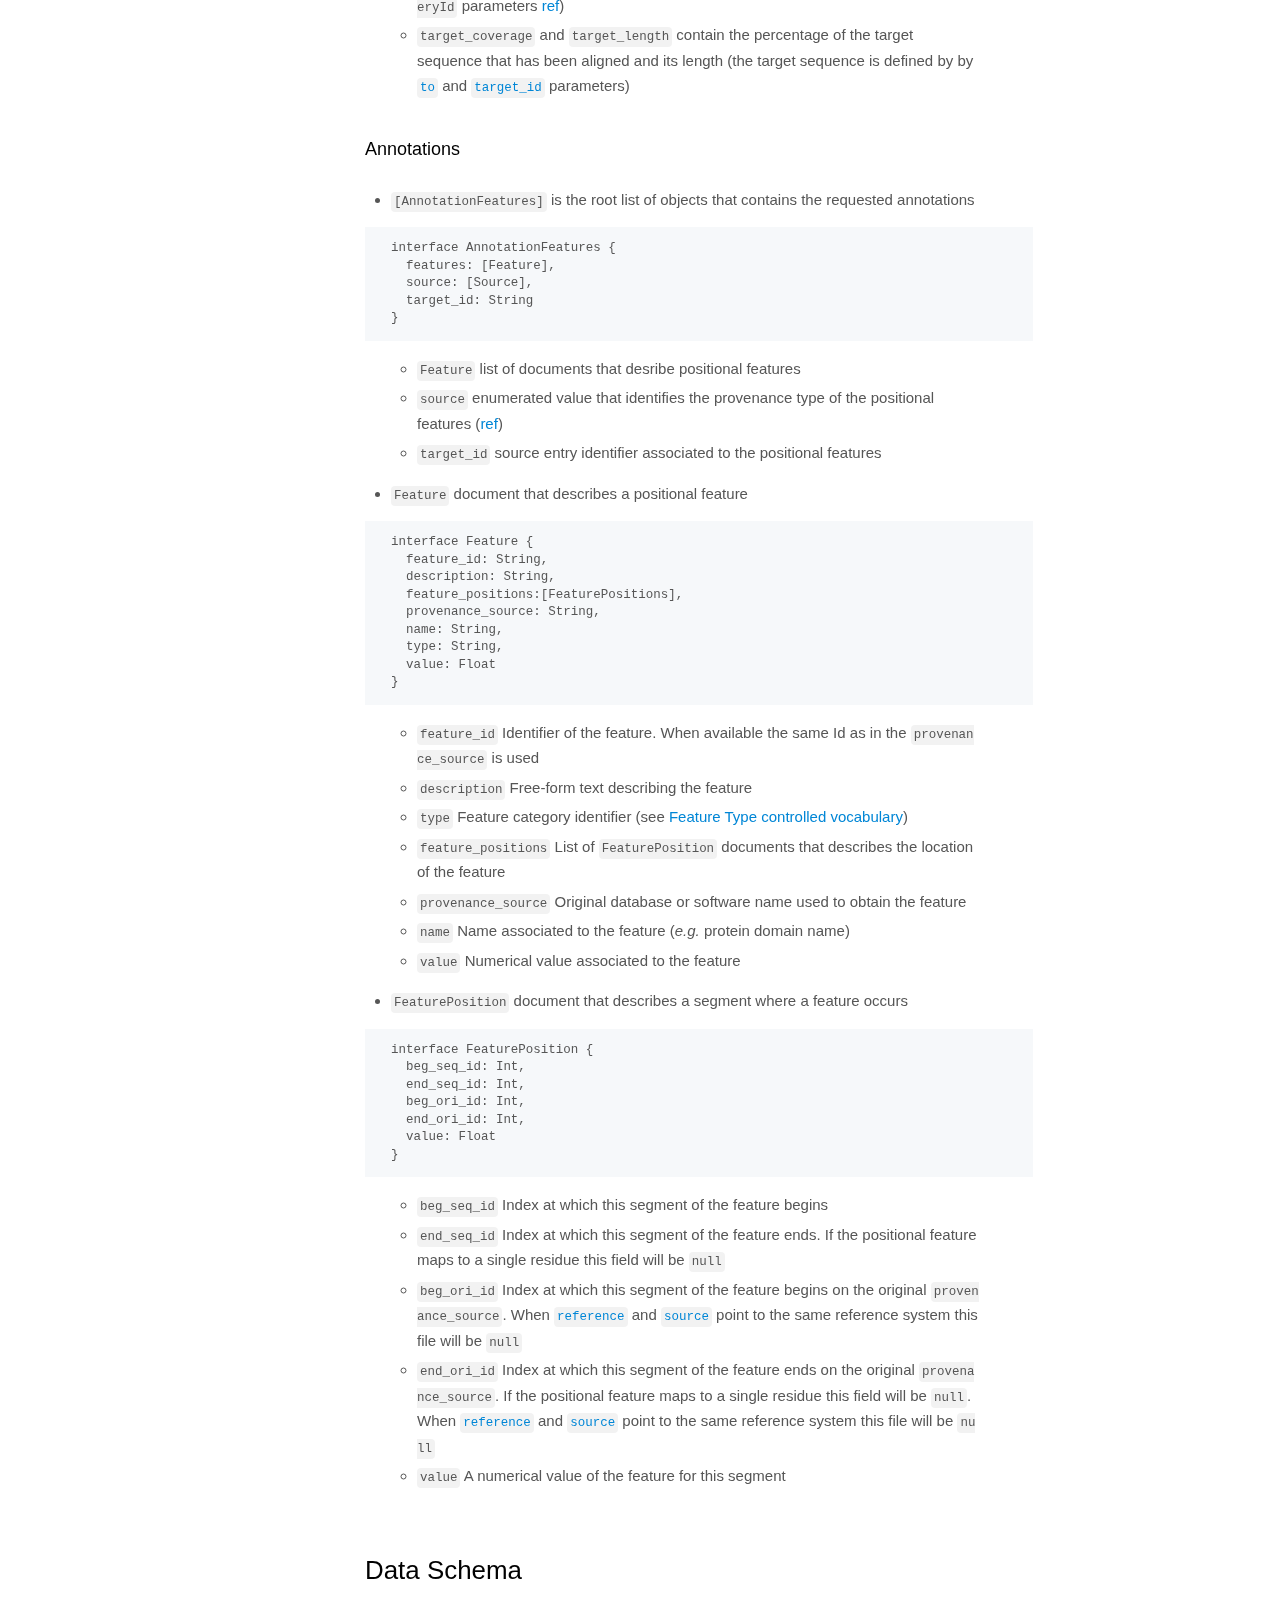
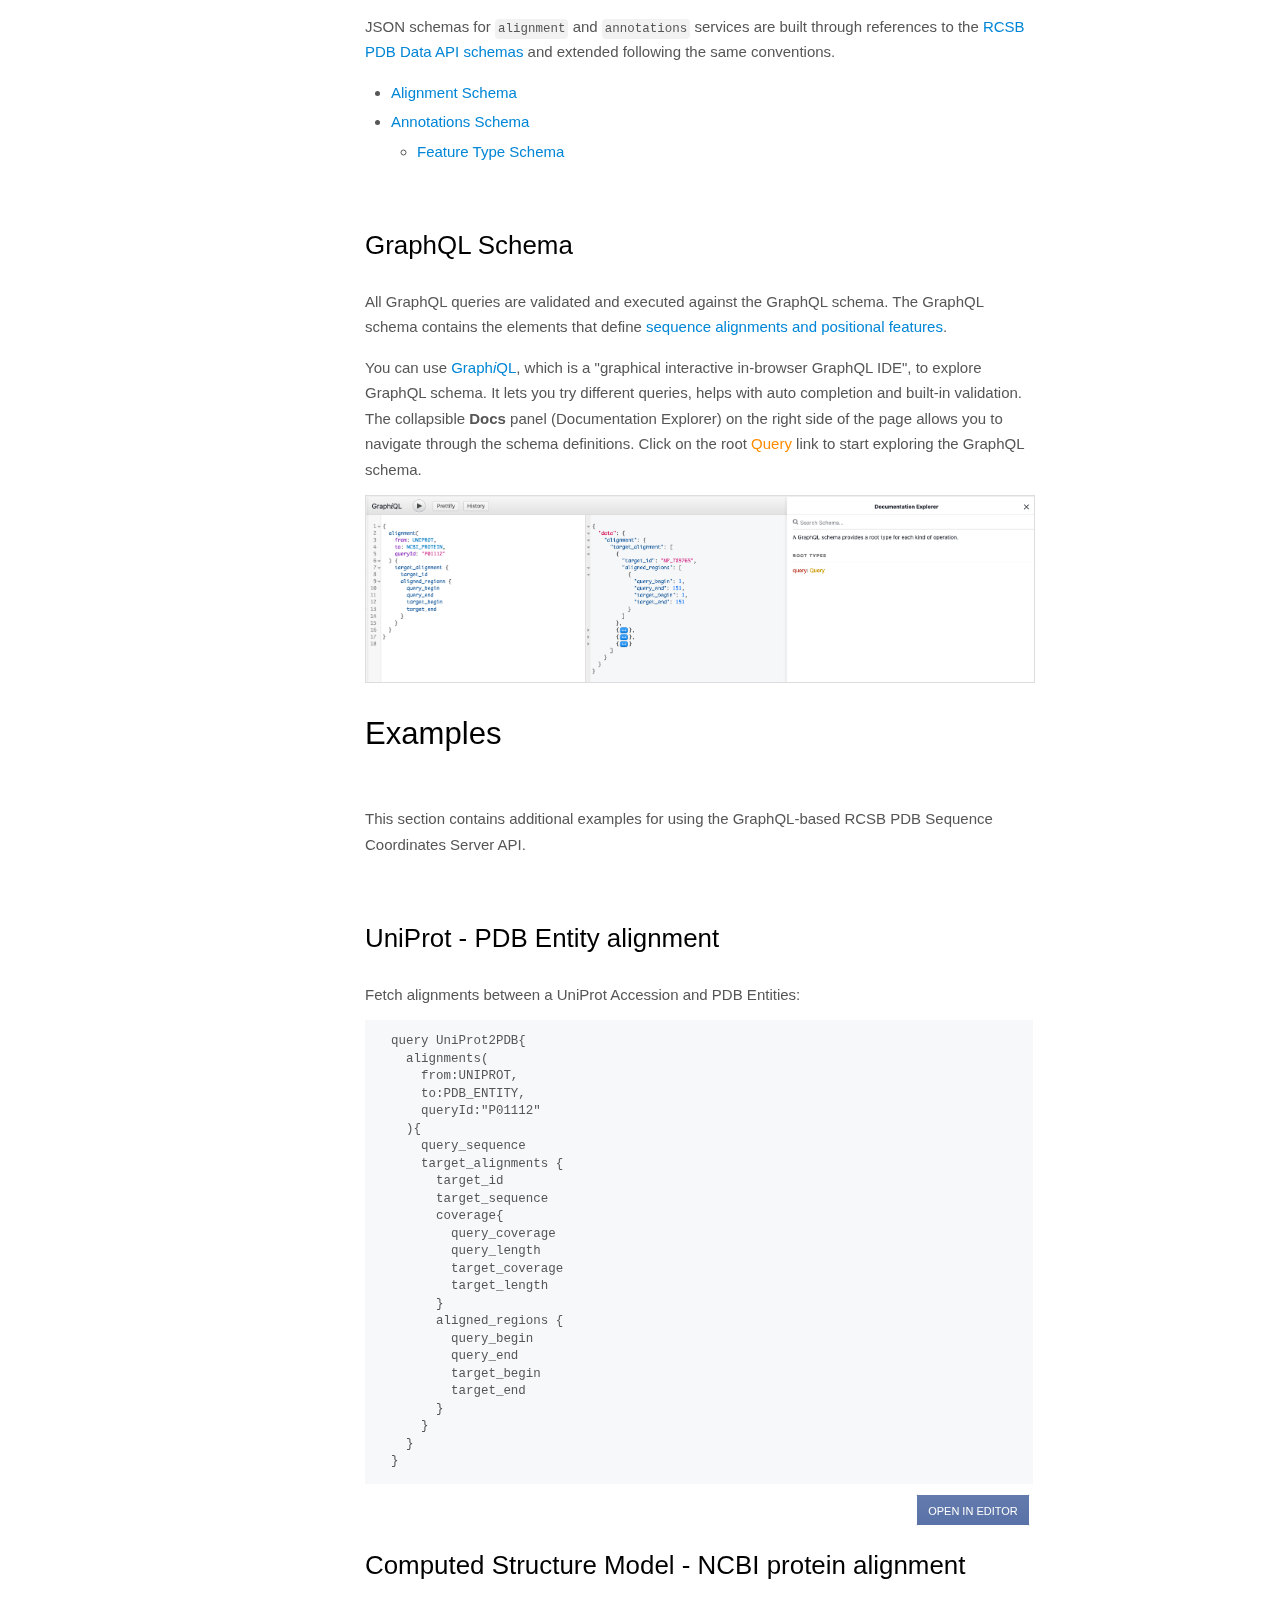
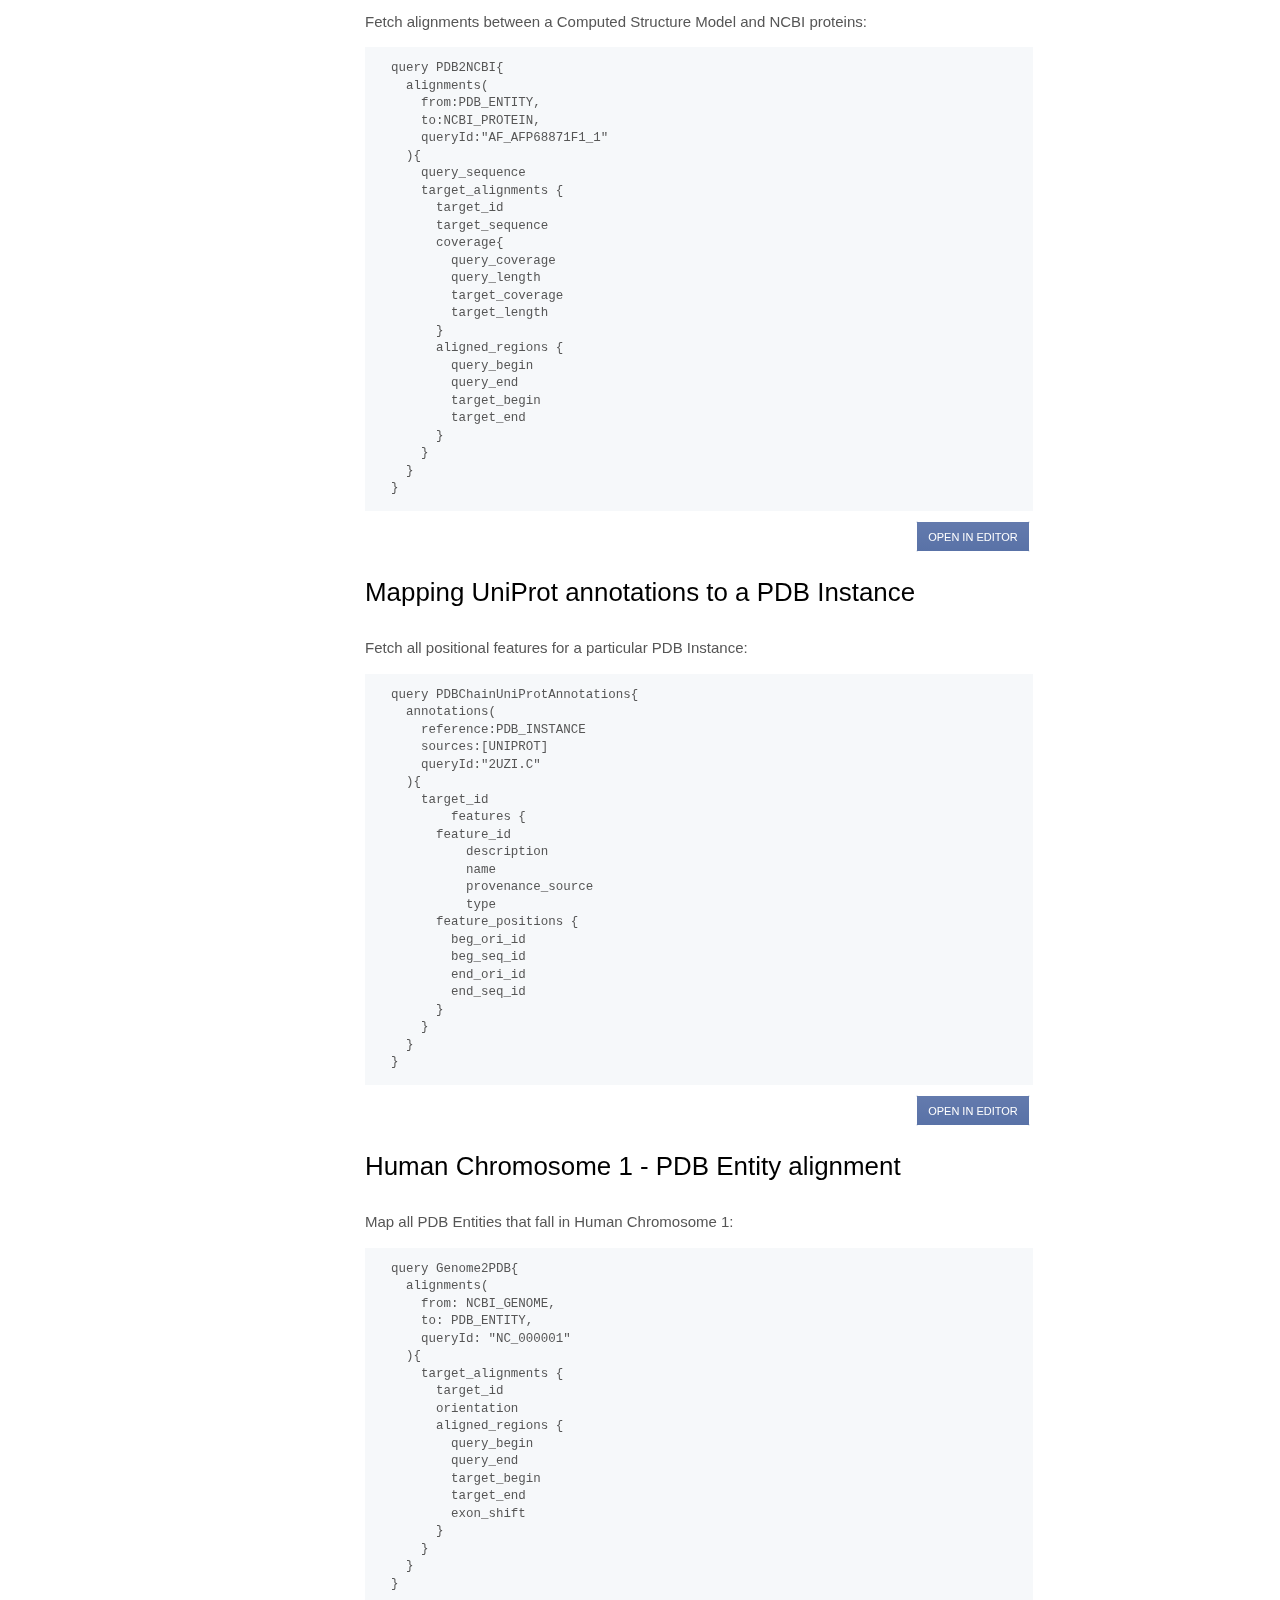
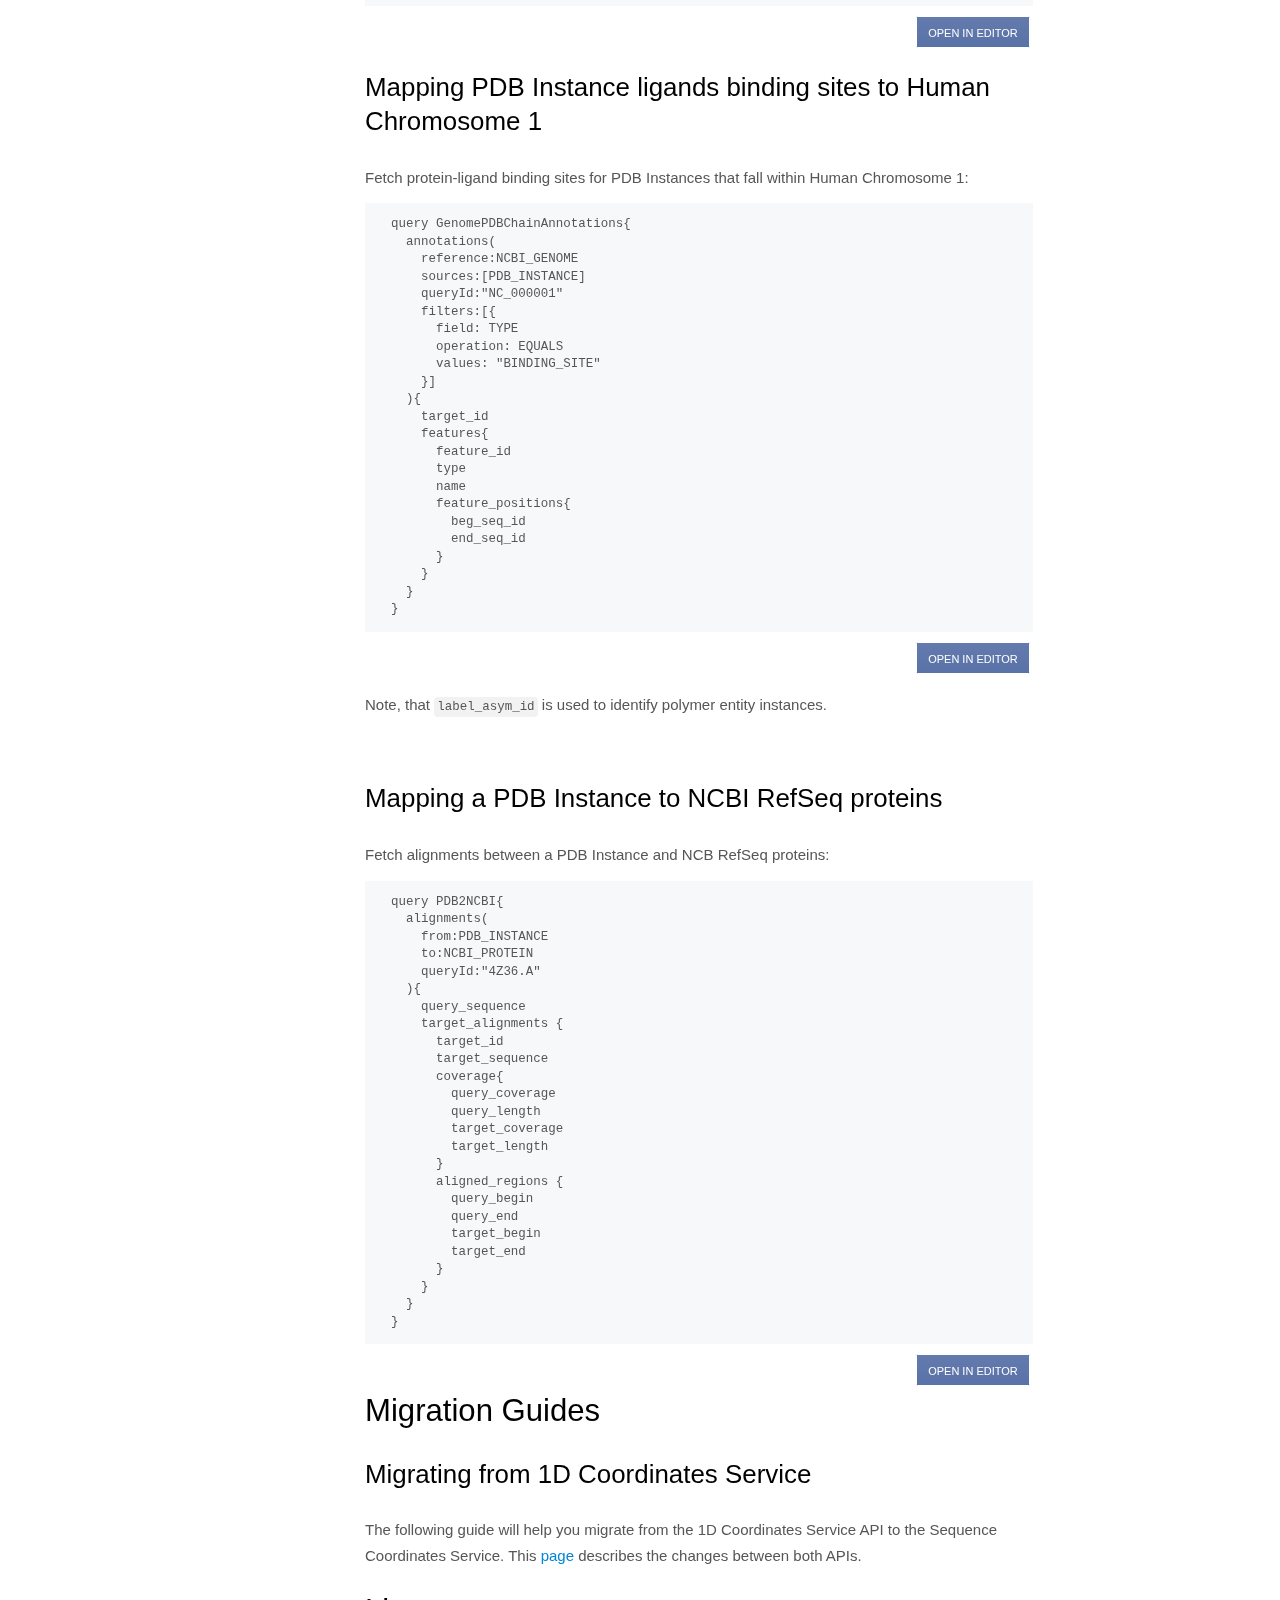
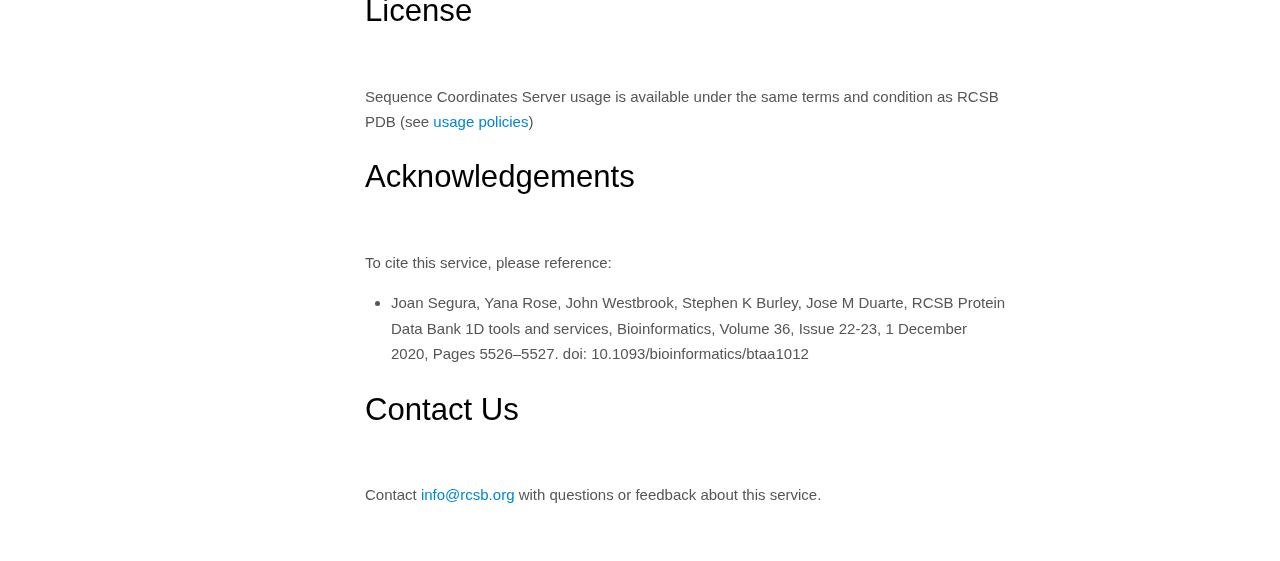
==== commit 04aa435f: "doc links" ====
--- a/src/main/resources/static/index.html
+++ b/src/main/resources/static/index.html
@@ -24,7 +24,7 @@
             <label for="input-search"></label><input type="text" class="search" id="input-search" placeholder="Search documentation">
         </div>
         <ul class="search-results">
-            <li><a href="#1d-coordinates-api">Sequence Coordinates Server API Basics</a></li>
+            <li><a href="#sequence-coordinates-api">Sequence Coordinates Server API Basics</a></li>
             <li><a href="#gql-api">GraphQL-based API</a></li>
             <li><a href="#gql-use">Using GraphQL</a></li>
             <li><a href="#gql-alignment">Alignment Query</a></li>
@@ -47,7 +47,7 @@
     </div>
     <div id="toc" class="toc-list-h1">
         <li>
-            <a href="#1d-coordinates-api" class="toc-h1 toc-link" data-title="1d-coordinates-api">Sequence Coordinates Server API Basics</a>
+            <a href="#sequence-coordinates-api" class="toc-h1 toc-link" data-title="sequence-coordinates-api">Sequence Coordinates Server API Basics</a>
             <ul class="toc-list-h2 active" style="display: block;">
                 <li>
                     <a href="#gql-api" class="toc-h2 toc-link" data-title="gql-api">GraphQL-based API</a>
@@ -121,7 +121,7 @@
 <div class="main-page-wrapper">
 
     <div class="content">
-        <h1 id="1d-coordinates-api">RCSB PDB Sequence Coordinates Server API</h1>
+        <h1 id="sequence-coordinates-api">RCSB PDB Sequence Coordinates Server API</h1>
         <aside>
             Alignments and positional features provided by this API include Experimental Structures from the <a href="https://www.rcsb.org/">PDB</a> and
             <a href="https://www.rcsb.org/docs/general-help/computed-structure-models-and-rcsborg#what-csms-are-available">select Computed Structure Models (CSMs)</a>.
@@ -144,7 +144,7 @@
 
         <h2 id="gql-api">GraphQL-based API</h2>
         <p>
-            GraphQL server operates on a single URL/endpoint, <code>https://1d-coordinates.rcsb.org/graphql</code>, and all
+            GraphQL server operates on a single URL/endpoint, <code>https://sequence-coordinates.rcsb.org/graphql</code>, and all
             GraphQL requests for this service should be directed at this endpoint. GraphQL HTTP server handles POST method.
         </p>
 
@@ -532,7 +532,7 @@
             All GraphQL queries are validated and executed against the GraphQL schema. The GraphQL schema contains
             the elements that define <a href="#data-organization">sequence alignments and positional features</a>.
         <p>
-            You can use <a href="https://1d-coordinates.rcsb.org/graphql/index.html" target="_blank">Graph<i>i</i>QL</a>, which is a "graphical
+            You can use <a href="https://sequence-coordinates.rcsb.org/graphiql/index.html" target="_blank">Graph<i>i</i>QL</a>, which is a "graphical
             interactive in-browser GraphQL IDE", to explore GraphQL schema. It lets you try different queries, helps
             with auto completion and built-in validation. The collapsible <b>Docs</b> panel (Documentation Explorer)
             on the right side of the page allows you to navigate through the schema definitions. Click on the root
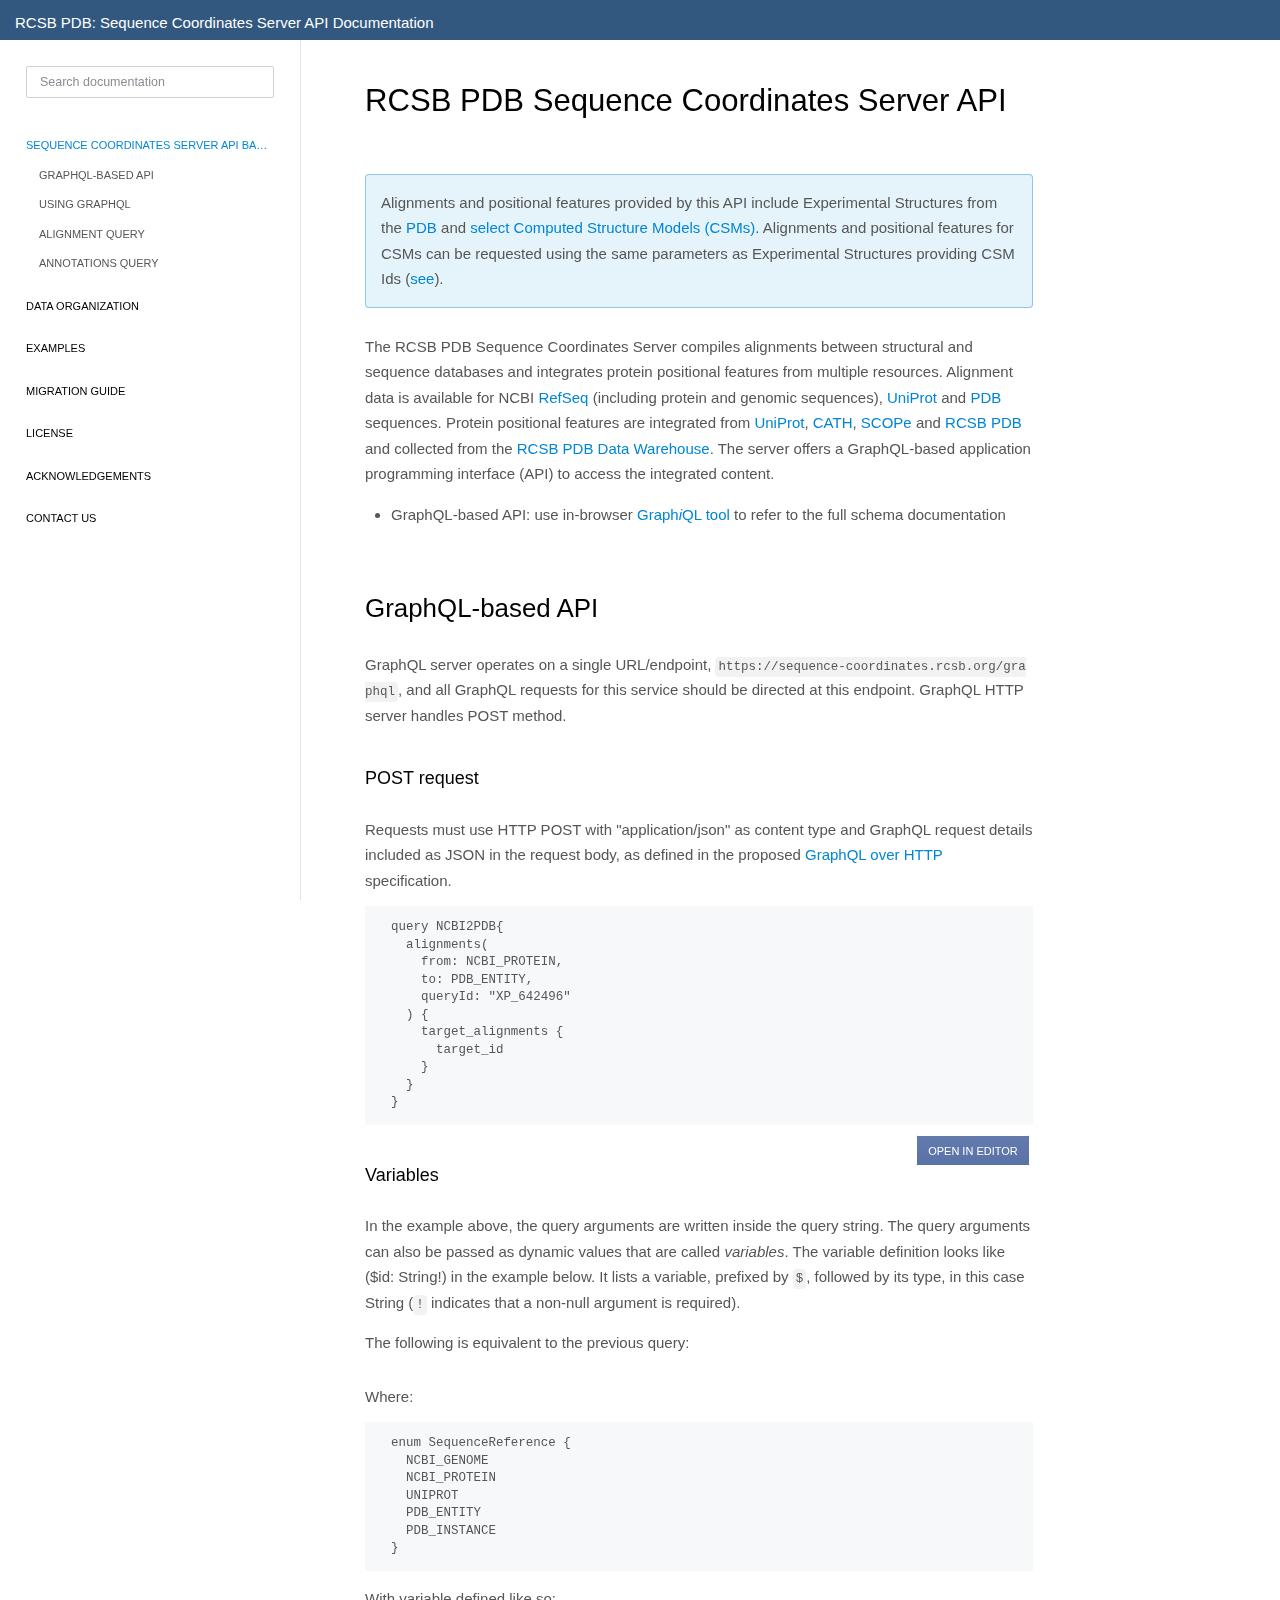
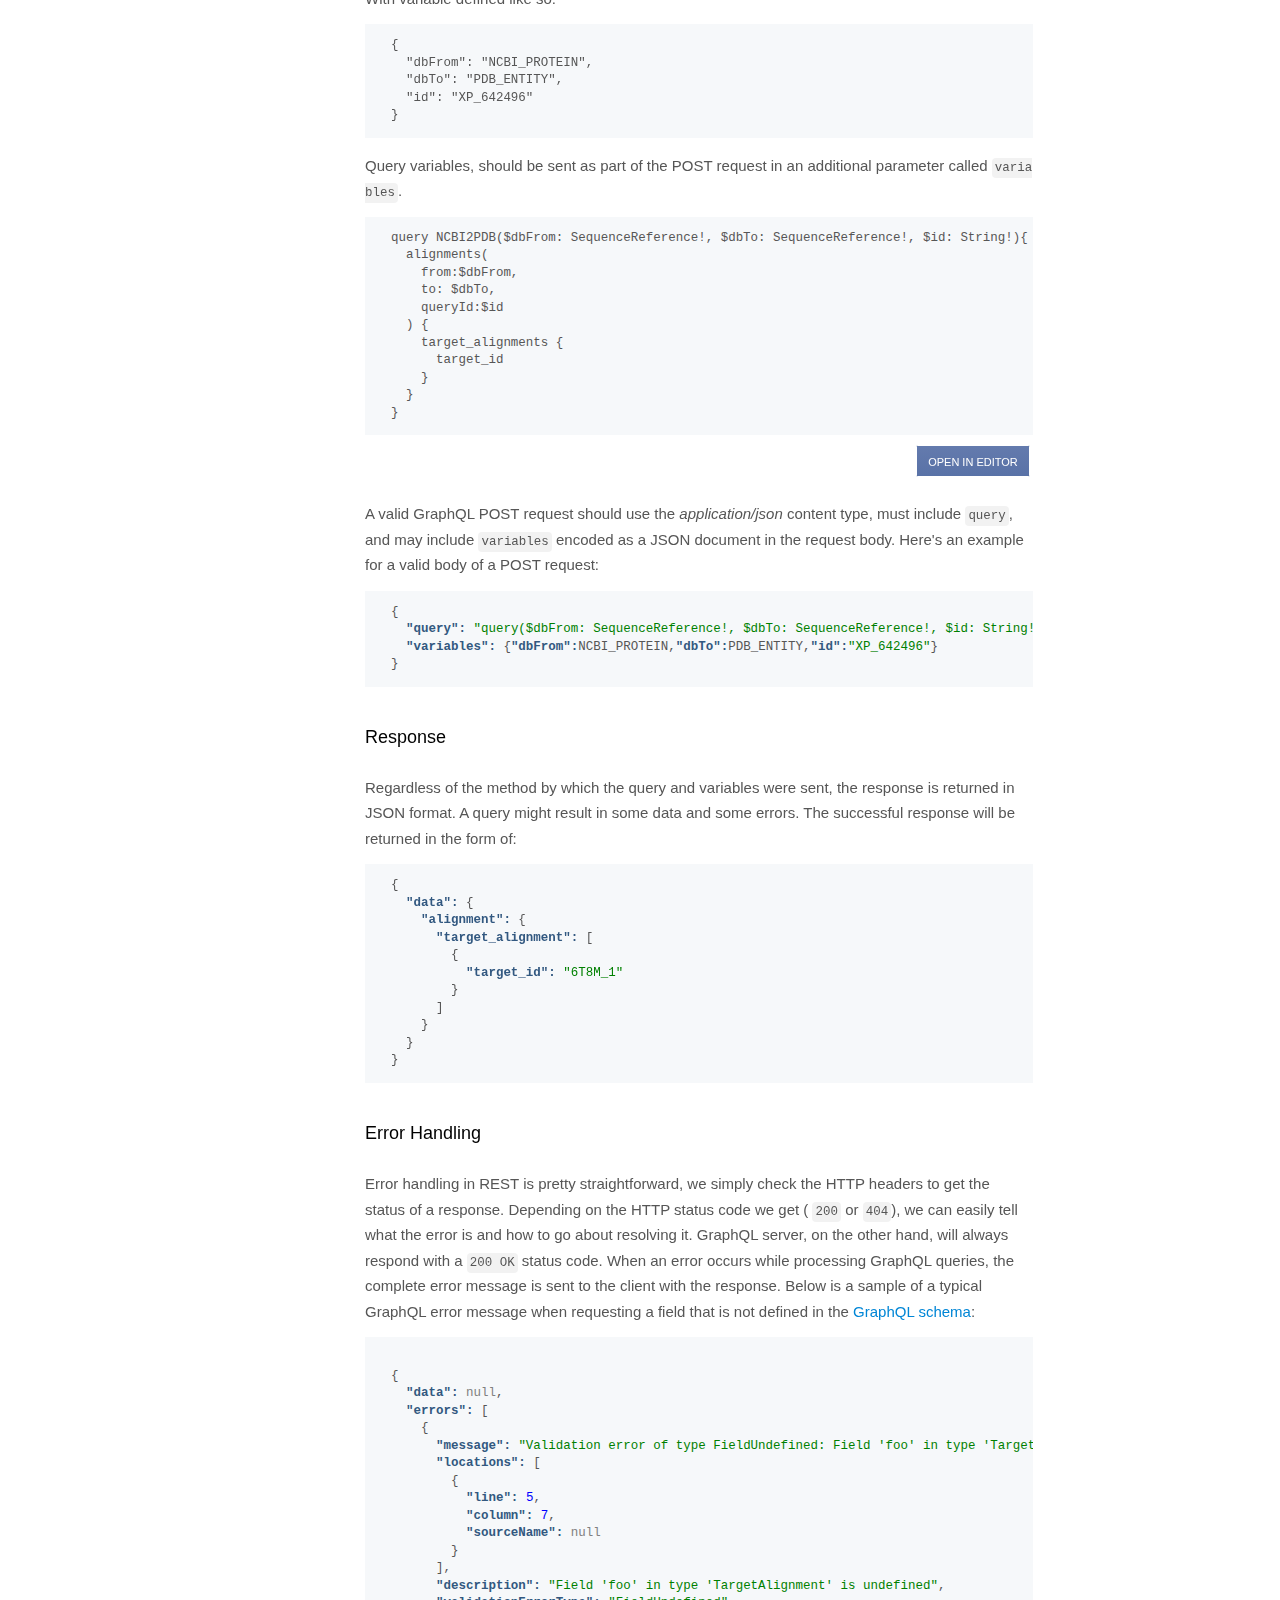
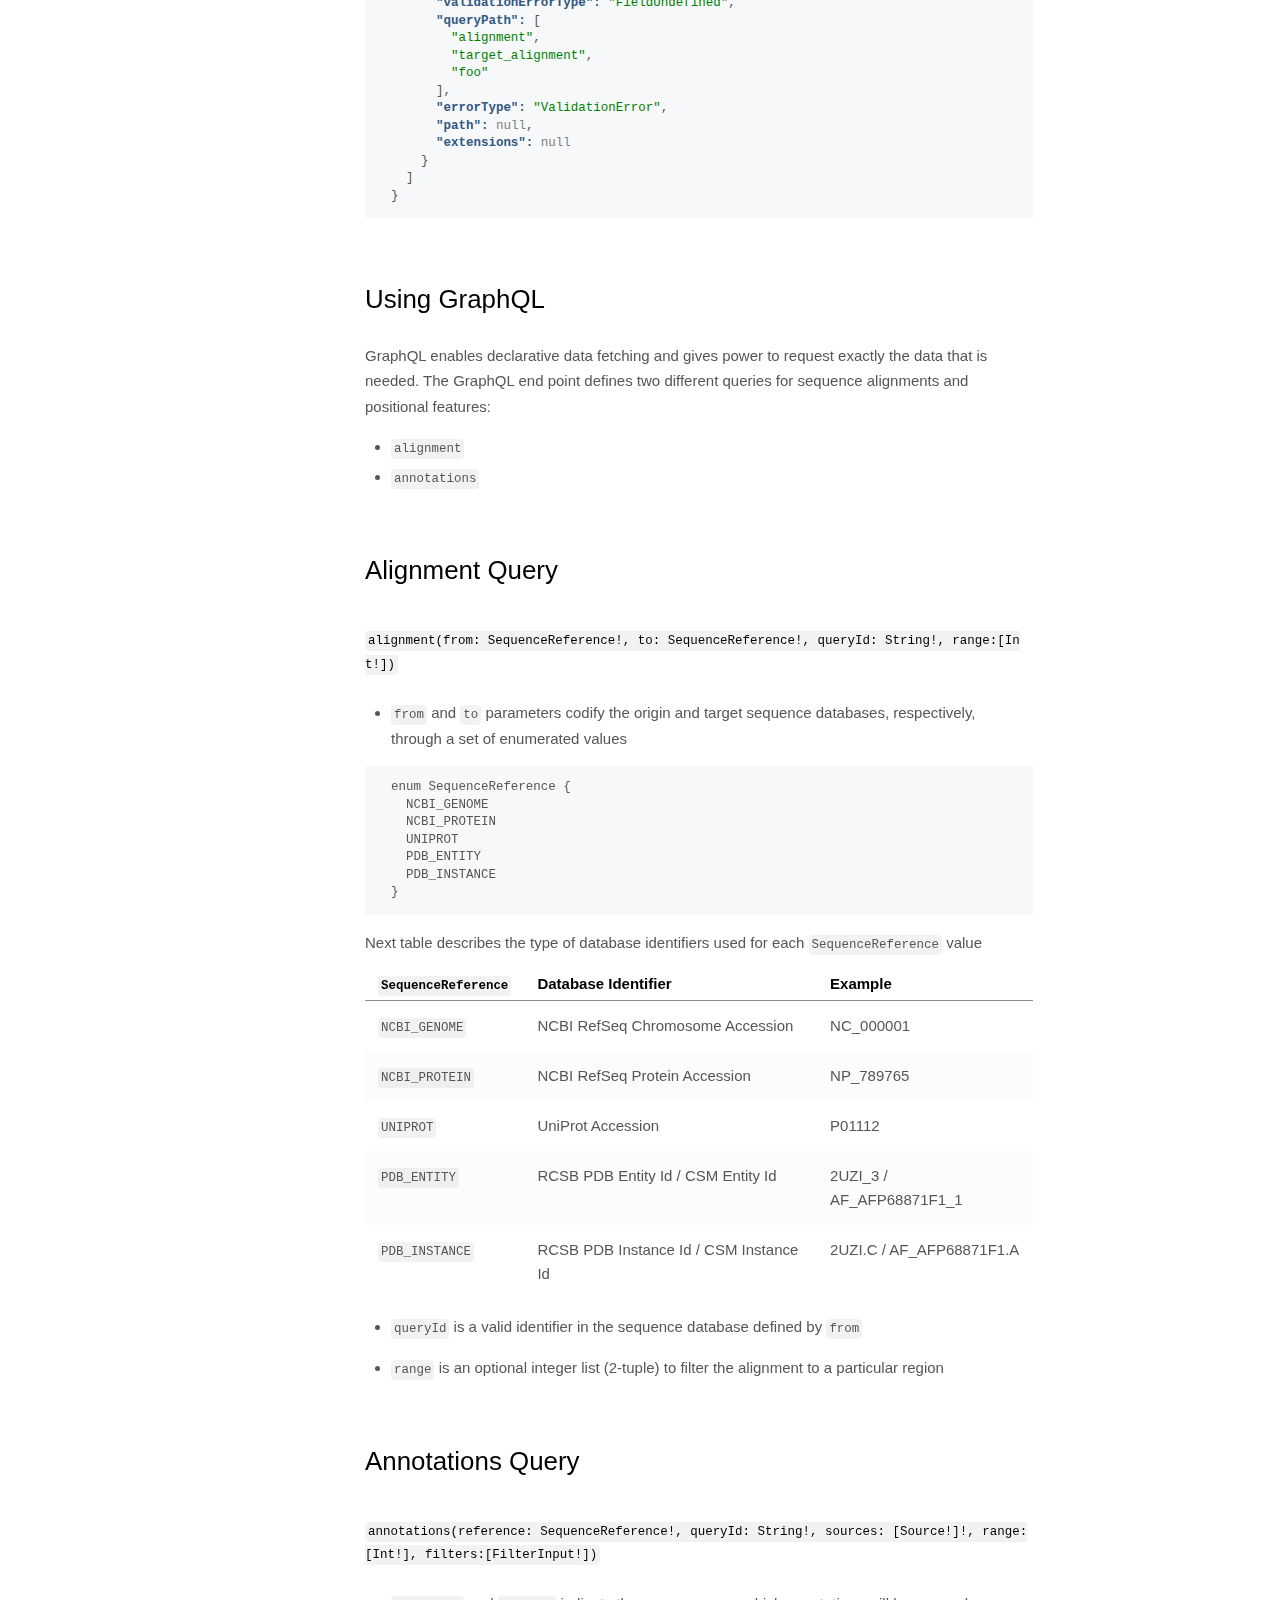
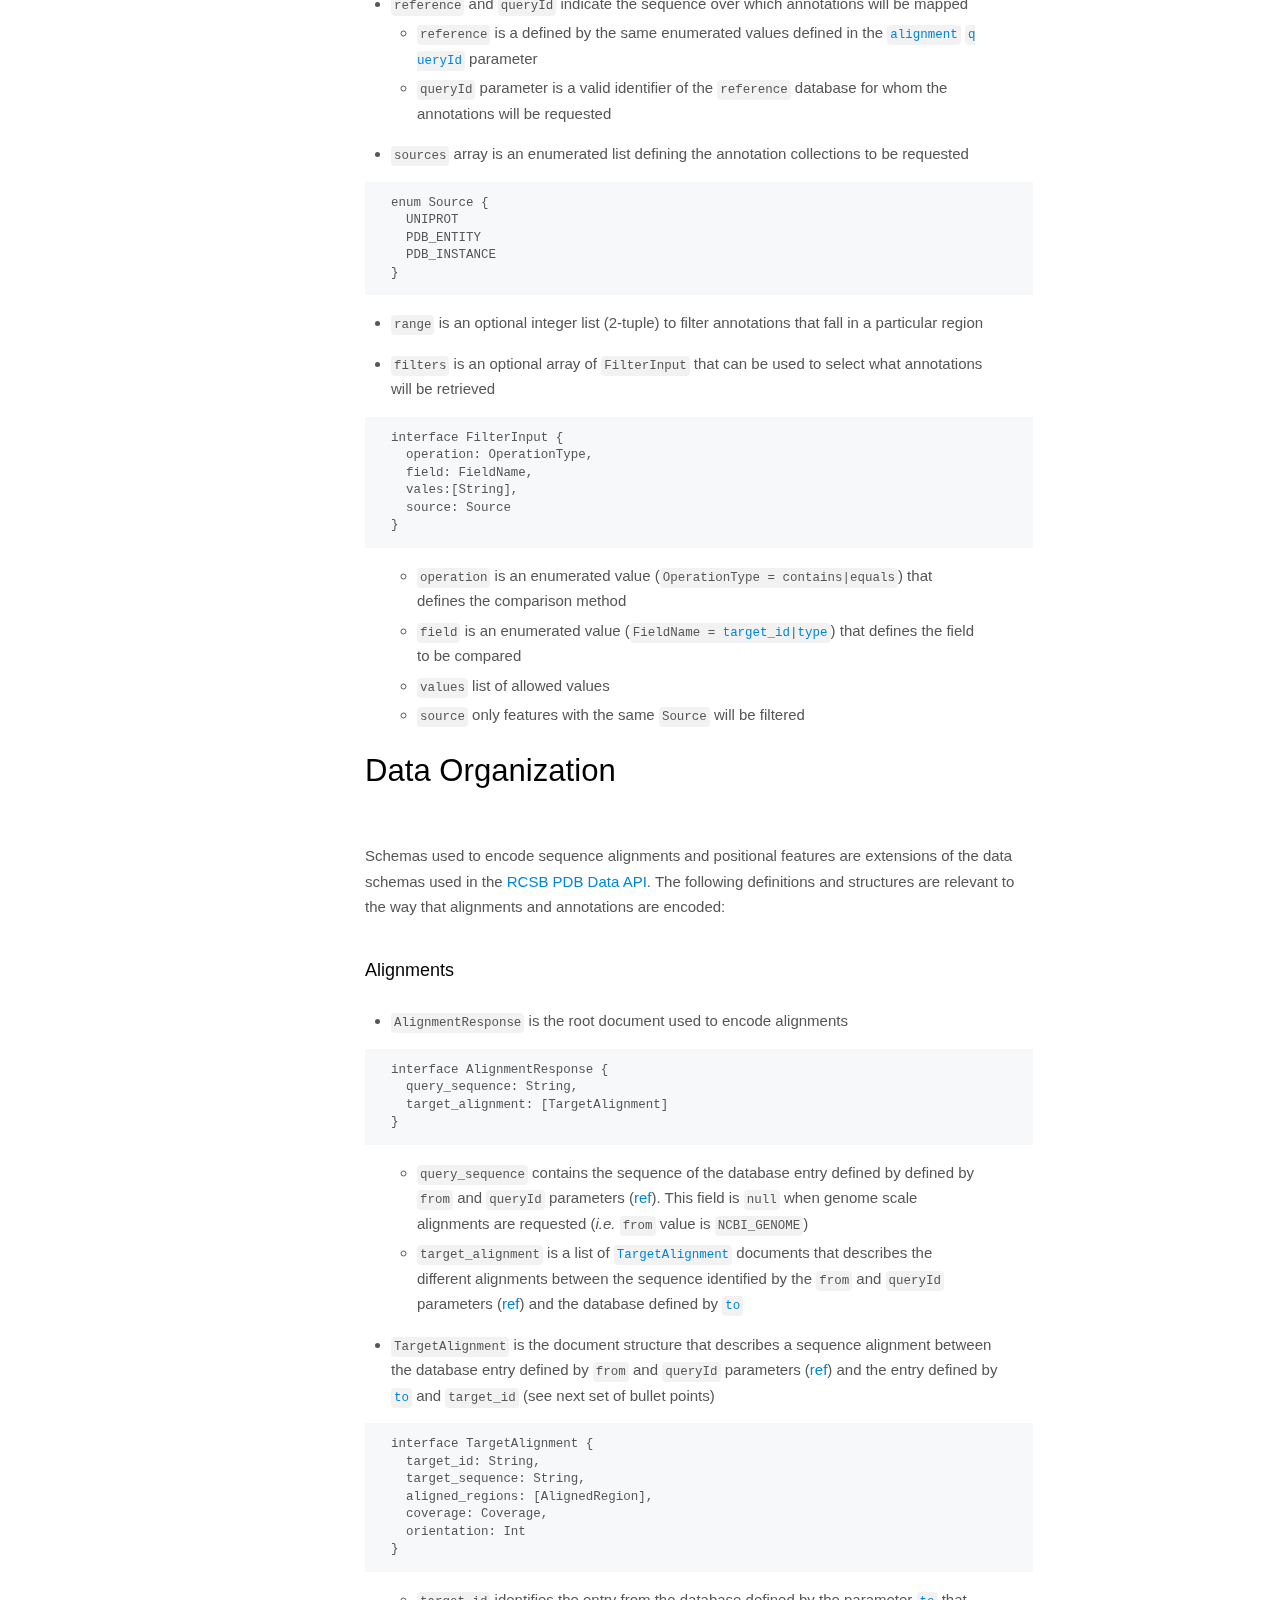
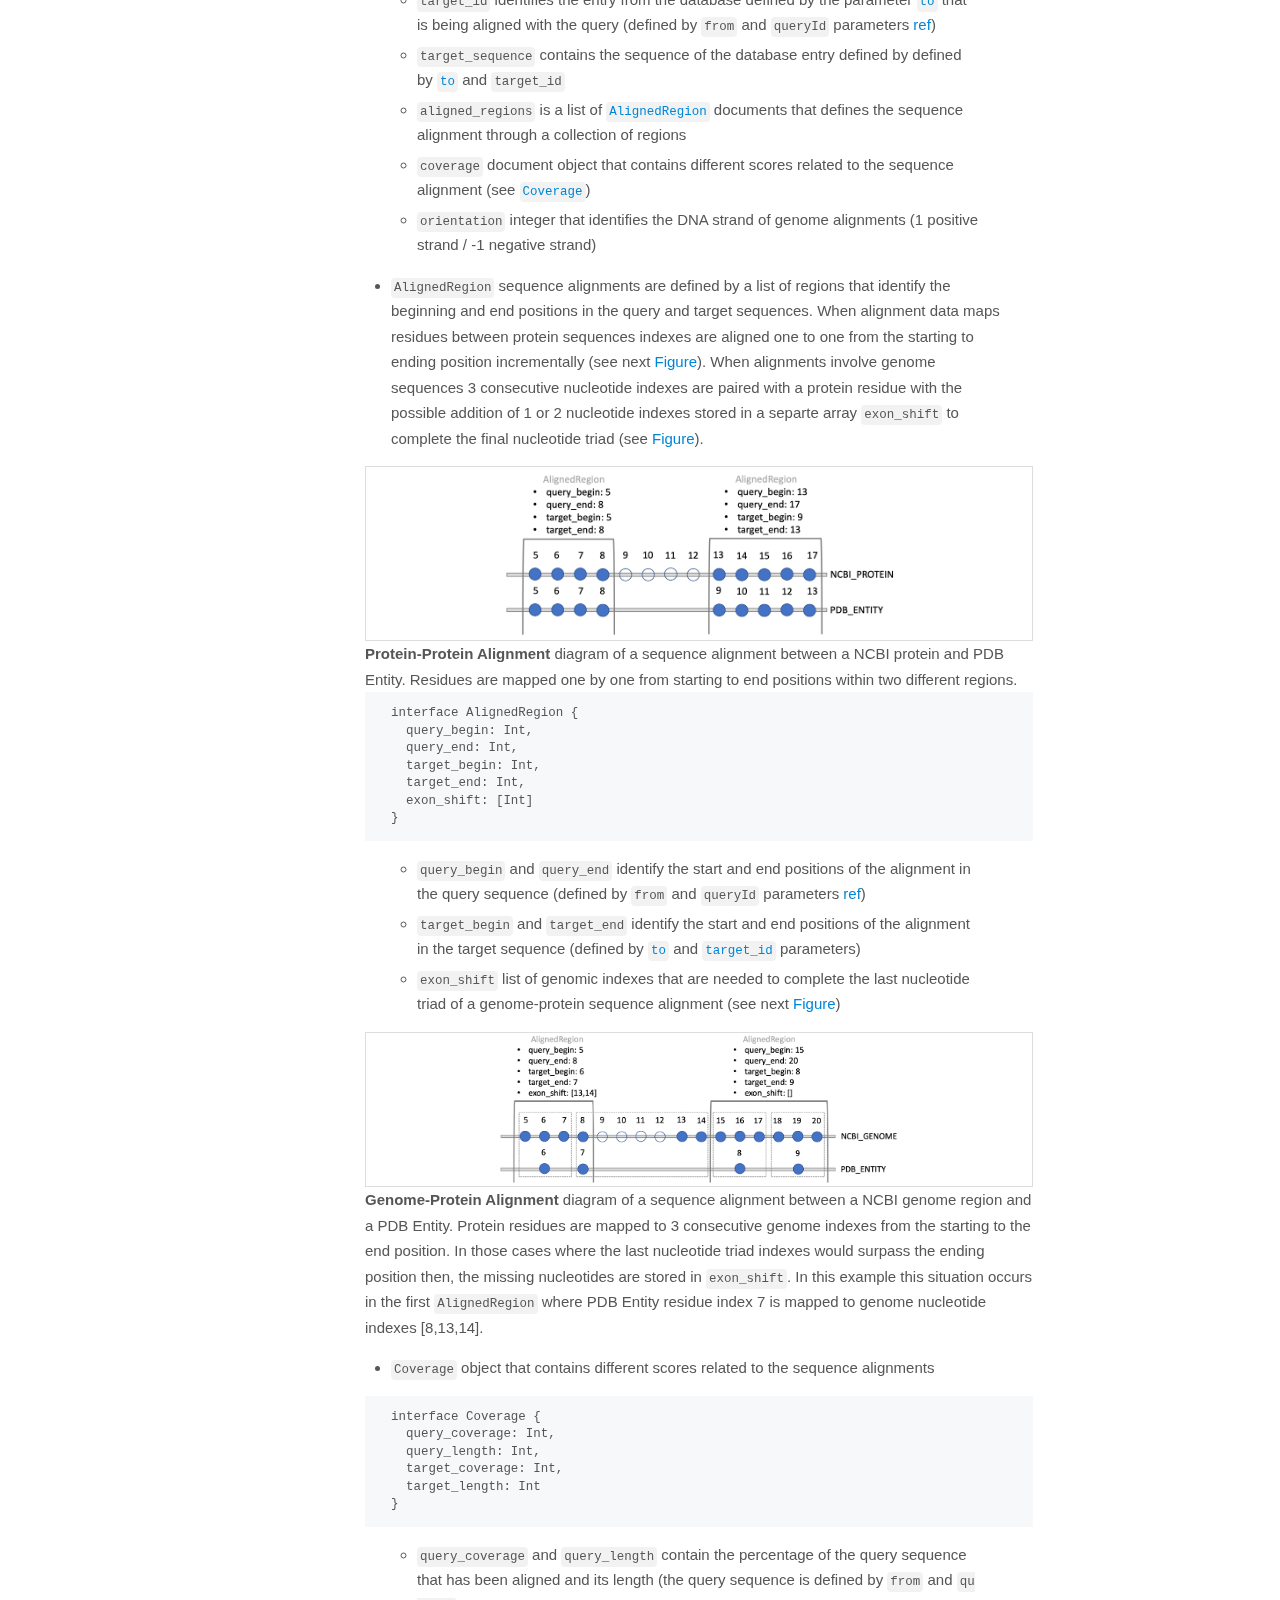
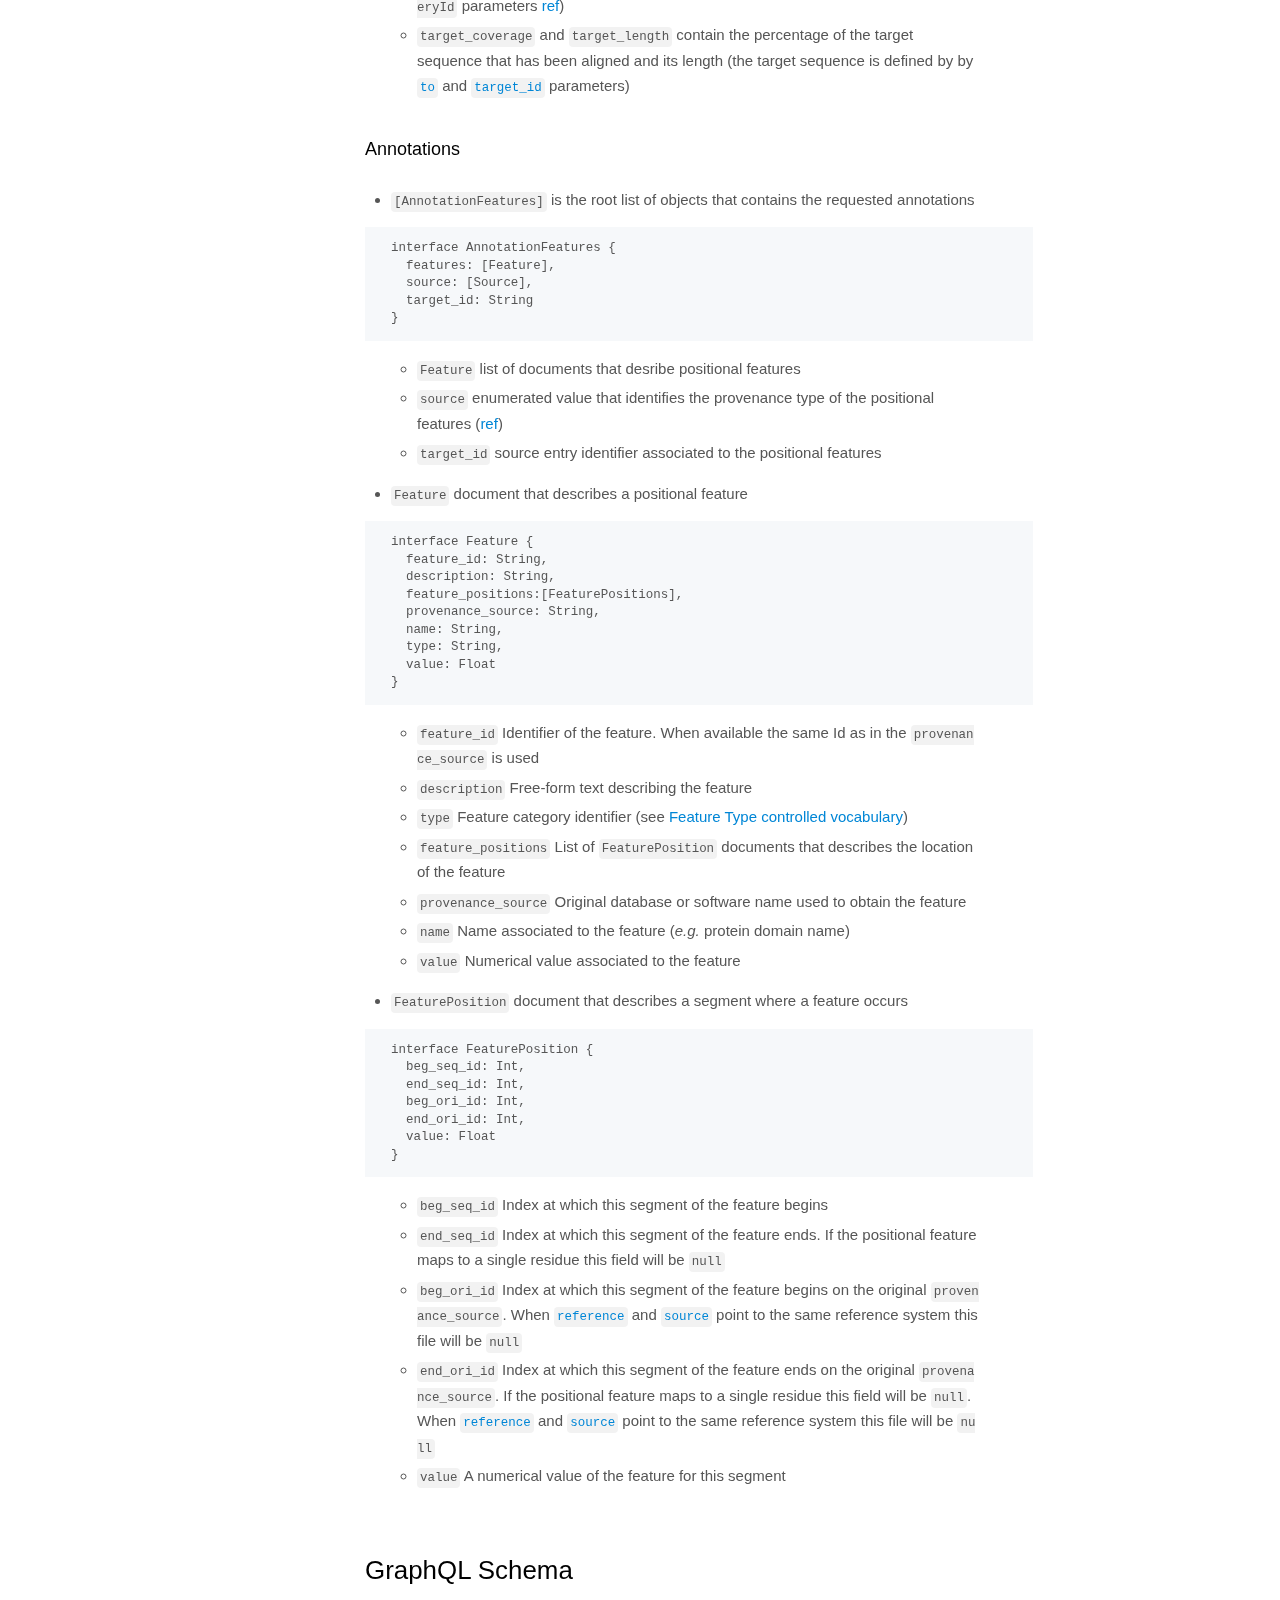
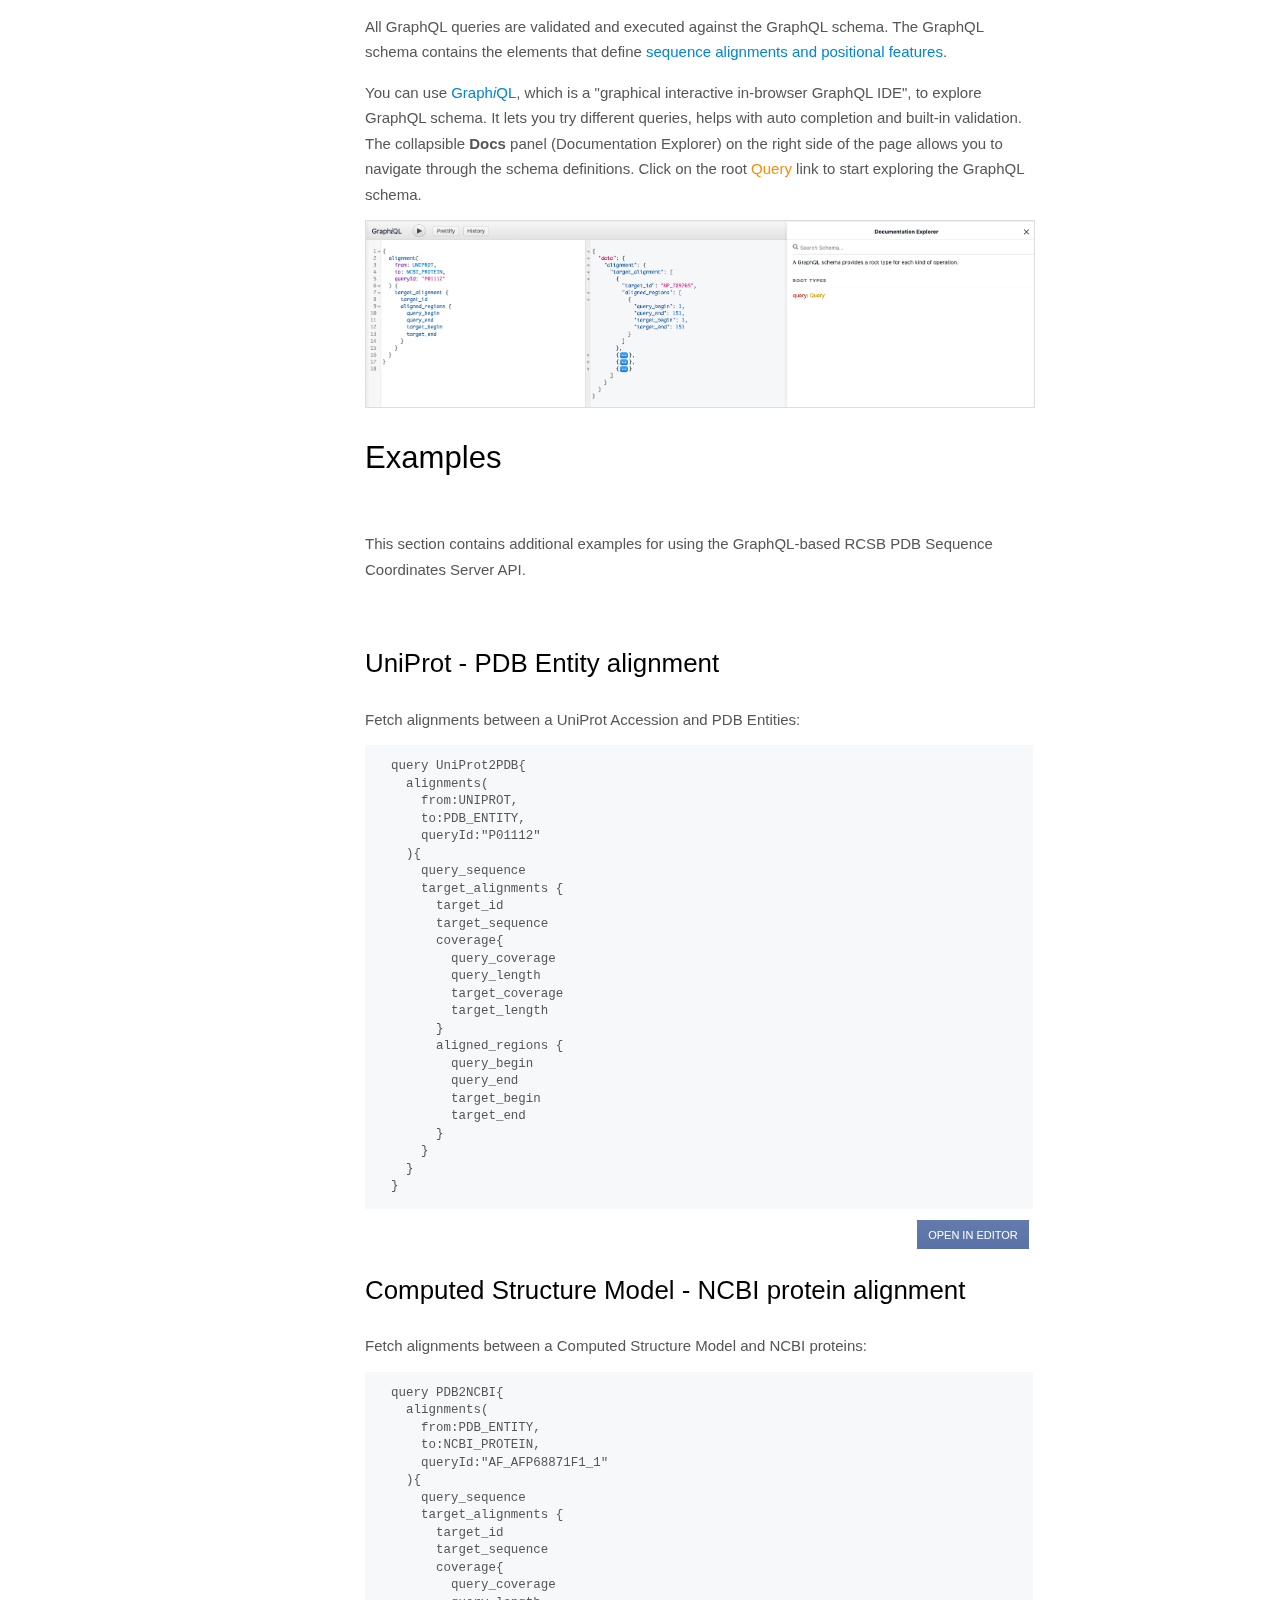
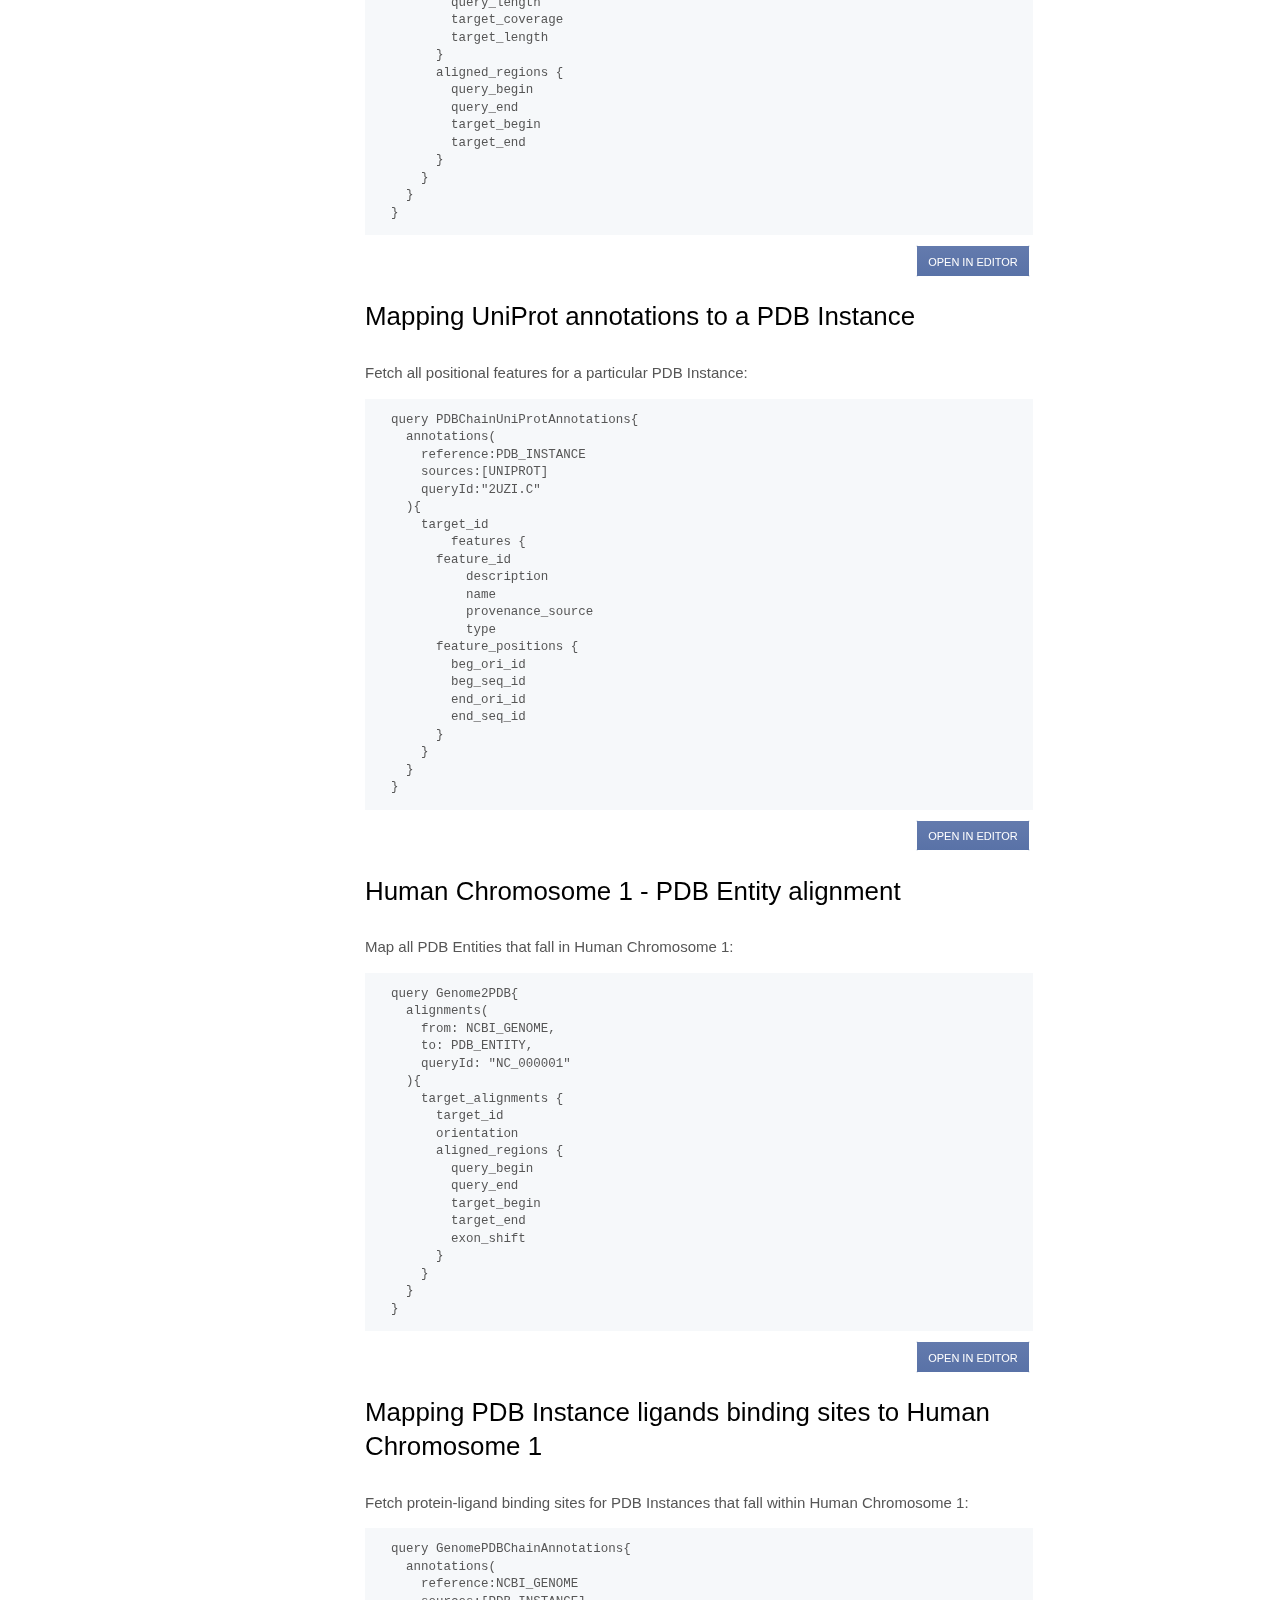
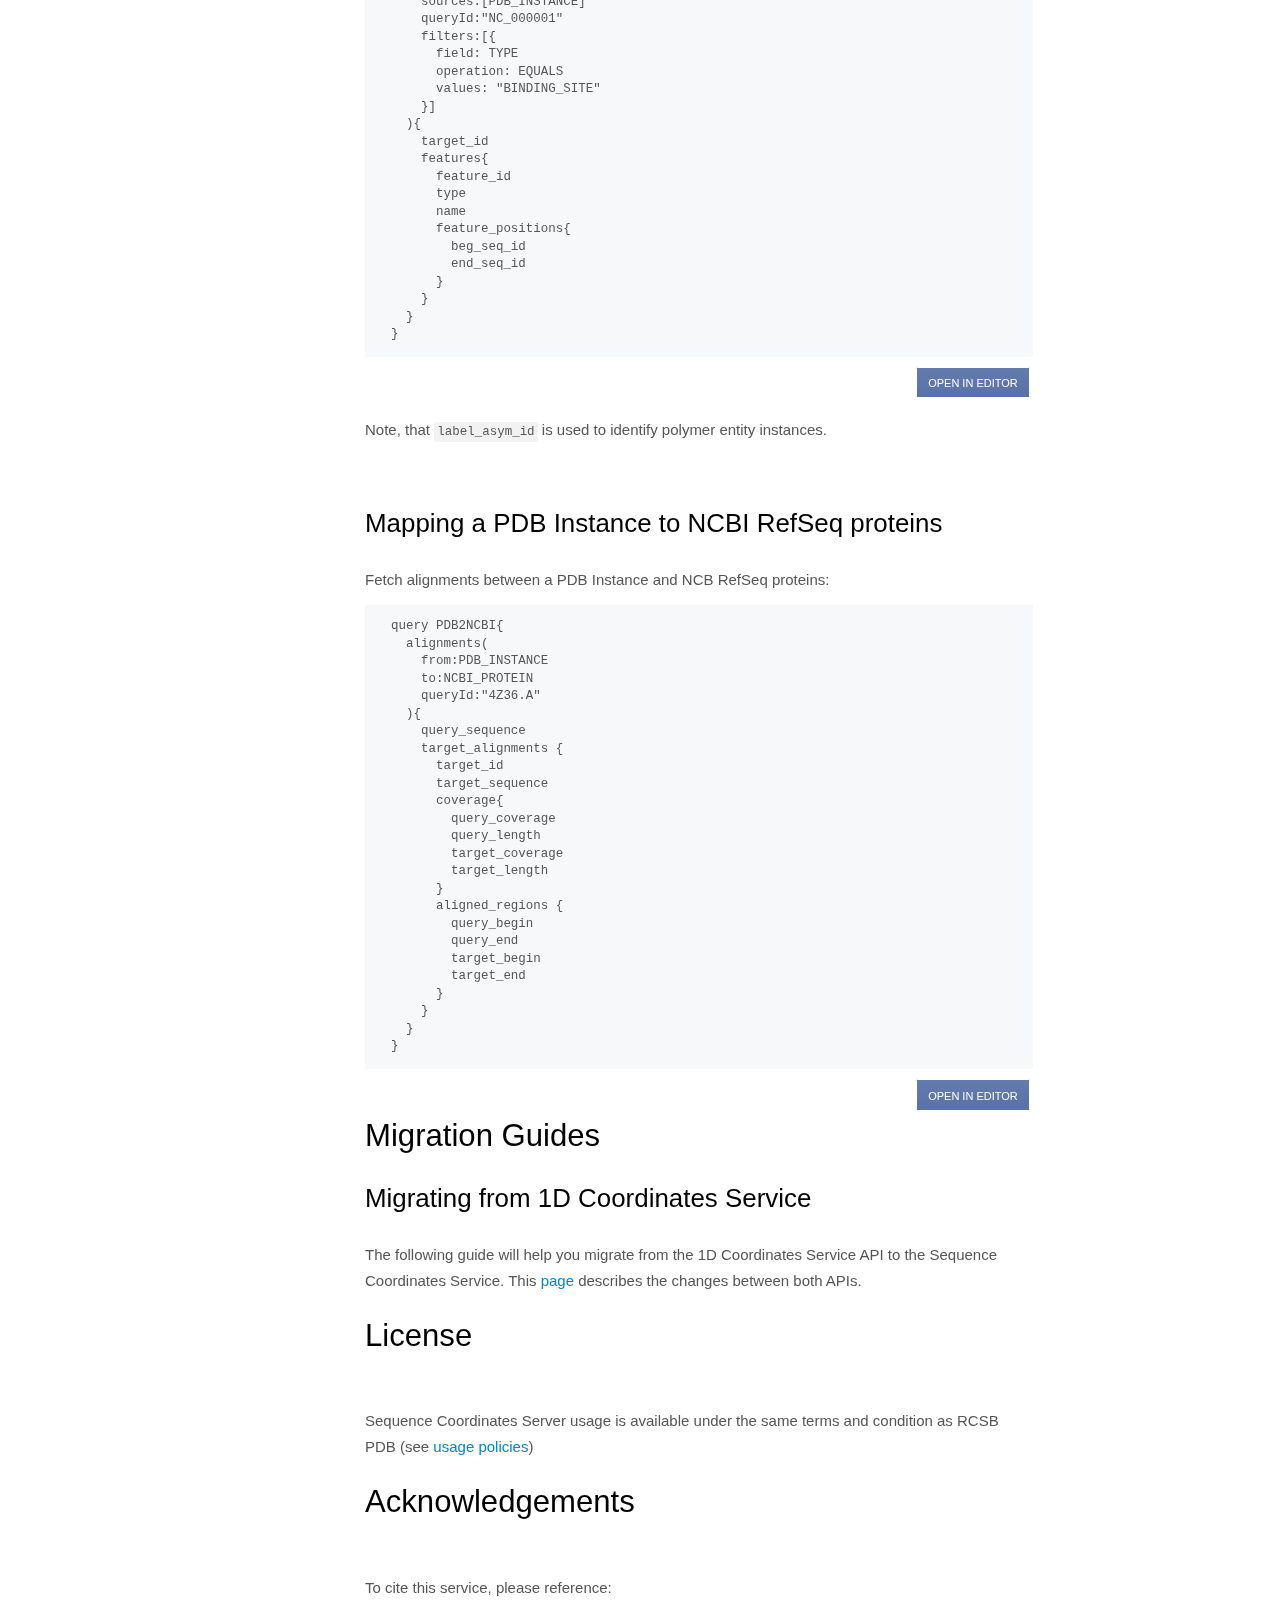
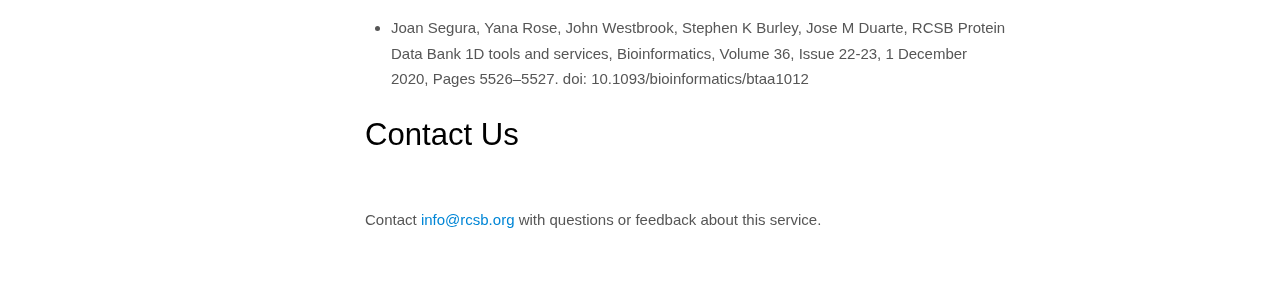
==== commit 4c96523c: "removed data schemas" ====
--- a/src/main/resources/static/index.html
+++ b/src/main/resources/static/index.html
@@ -30,7 +30,6 @@
             <li><a href="#gql-alignment">Alignment Query</a></li>
             <li><a href="#gql-alignment">Annotations Query</a></li>
             <li><a href="#data-organization">Data Organization</a></li>
-            <li><a href="#data-schema">Data Schema</a></li>
             <li><a href="#gql-schema">GraphQL Schema</a></li>
             <li><a href="#examples">Examples</a></li>
             <li><a href="#gql-example-1">PDB - UniProt Alignments</a></li>
@@ -66,9 +65,6 @@
         <li>
             <a href="#data-organization" class="toc-h1 toc-link" data-title="data-organization">Data Organization</a>
             <ul class="toc-list-h2 active" style="display: block;">
-                <li>
-                    <a href="#data-schema" class="toc-h2 toc-link" data-title="data-schema">Data Schema</a>
-                </li>
                 <li>
                     <a href="#gql-schema" class="toc-h2 toc-link" data-title="gql-schema">GraphQL Schema</a>
                 </li>
@@ -514,19 +510,6 @@
             </ul>
         </ul>
 
-        <h2 id="data-schema">Data Schema</h2>
-        <p>
-            JSON schemas for <code>alignment</code> and <code>annotations</code> services are built through references to the <a href="https://data.rcsb.org" target="_blank">RCSB PDB Data API schemas</a>
-            and extended following the same conventions.
-        </p>
-        <ul>
-            <li><a href="/rest/v1/schema/alignment" target="_blank">Alignment Schema</a></li>
-            <li><a href="/rest/v1/schema/annotations" target="_blank">Annotations Schema</a></li>
-            <ul>
-                <li><a href="/rest/v1/schema/annotations/feature/type" target="_blank">Feature Type Schema</a></li>
-            </ul>
-        </ul>
-
         <h2 id="gql-schema">GraphQL Schema</h2>
         <p>
             All GraphQL queries are validated and executed against the GraphQL schema. The GraphQL schema contains
